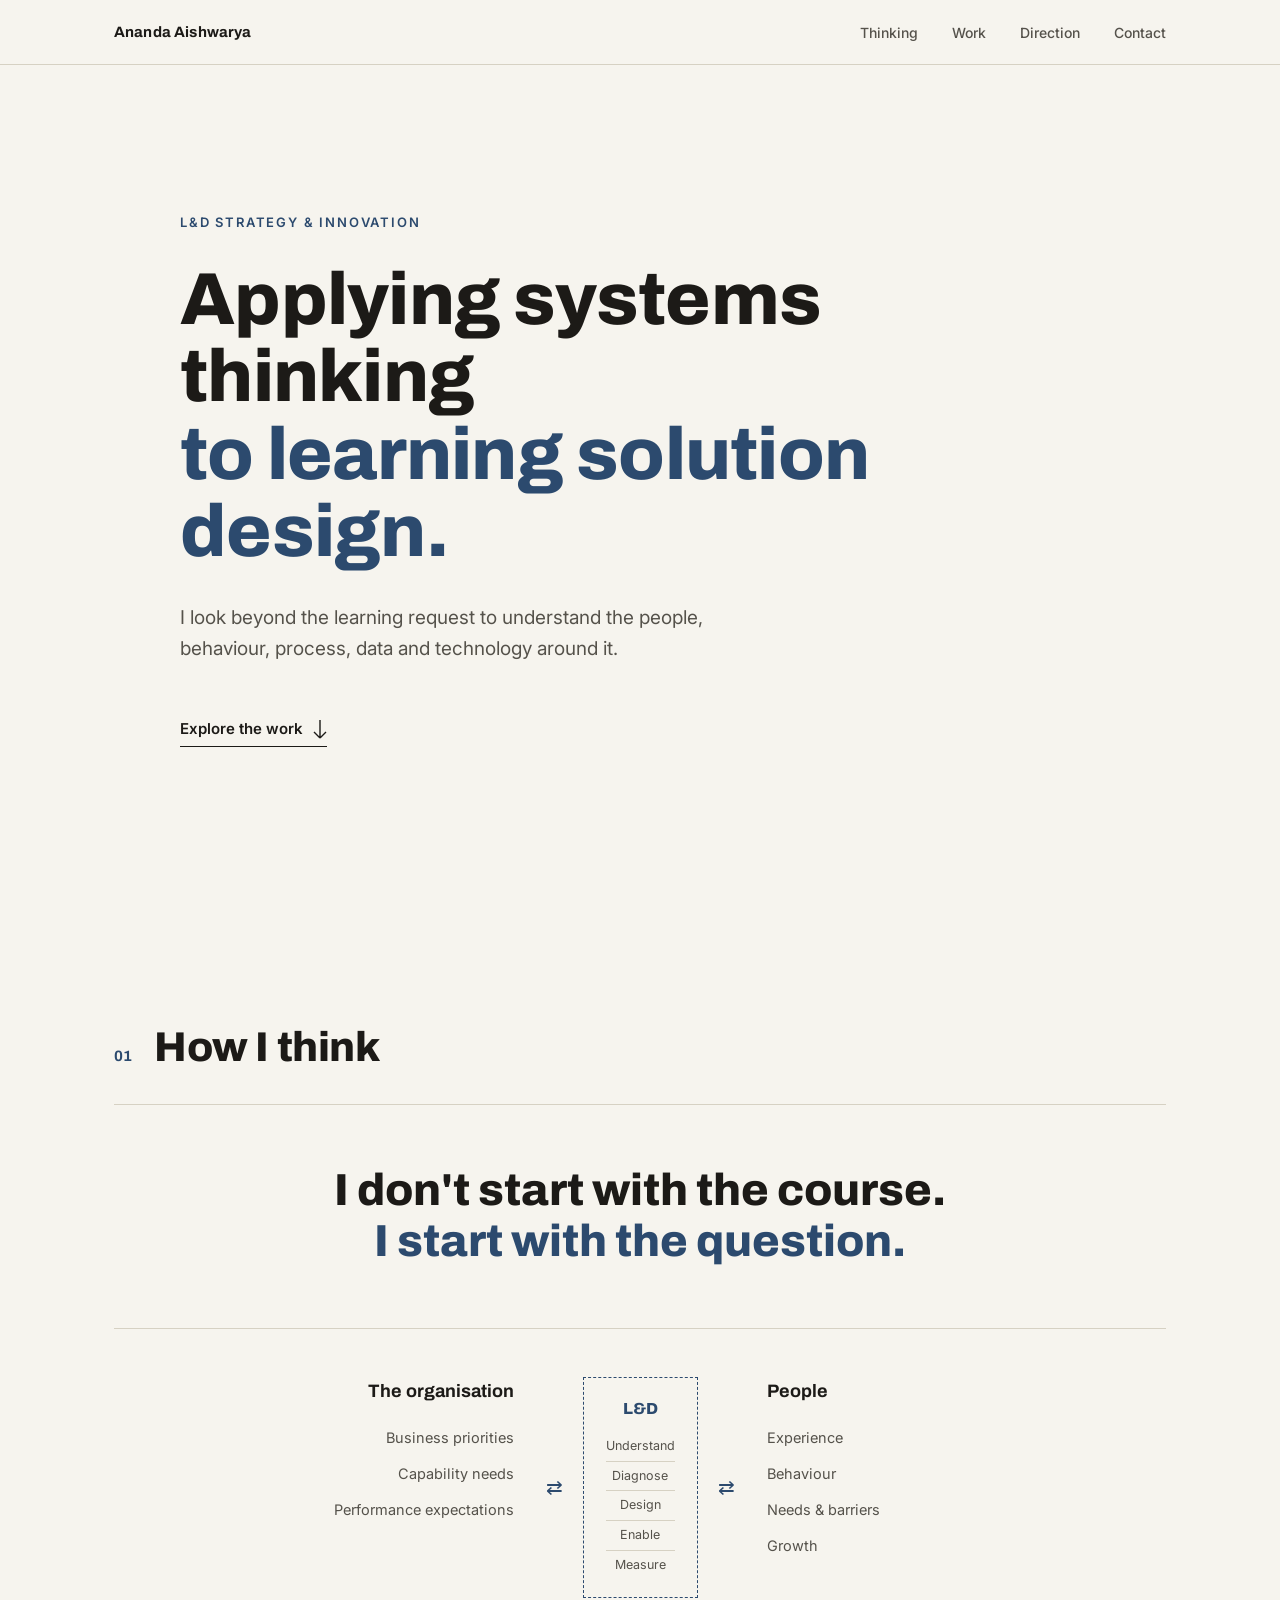
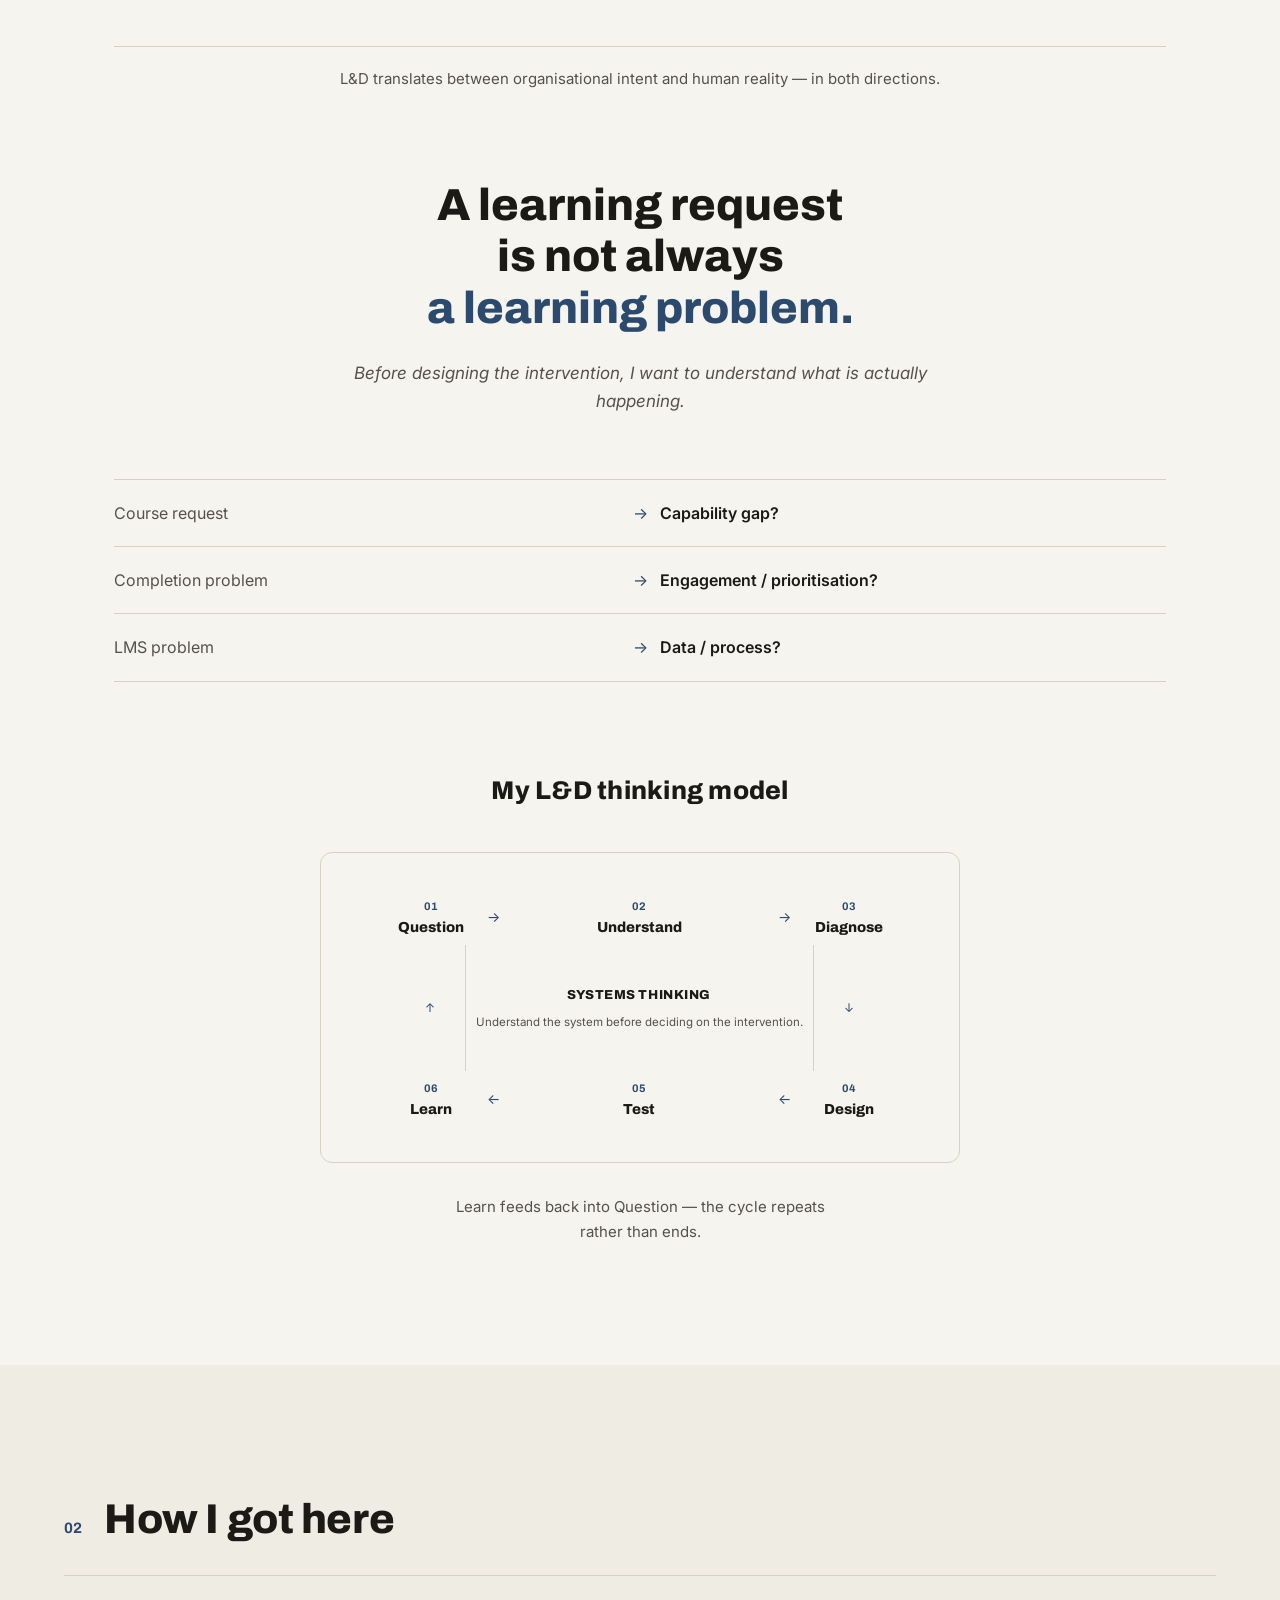
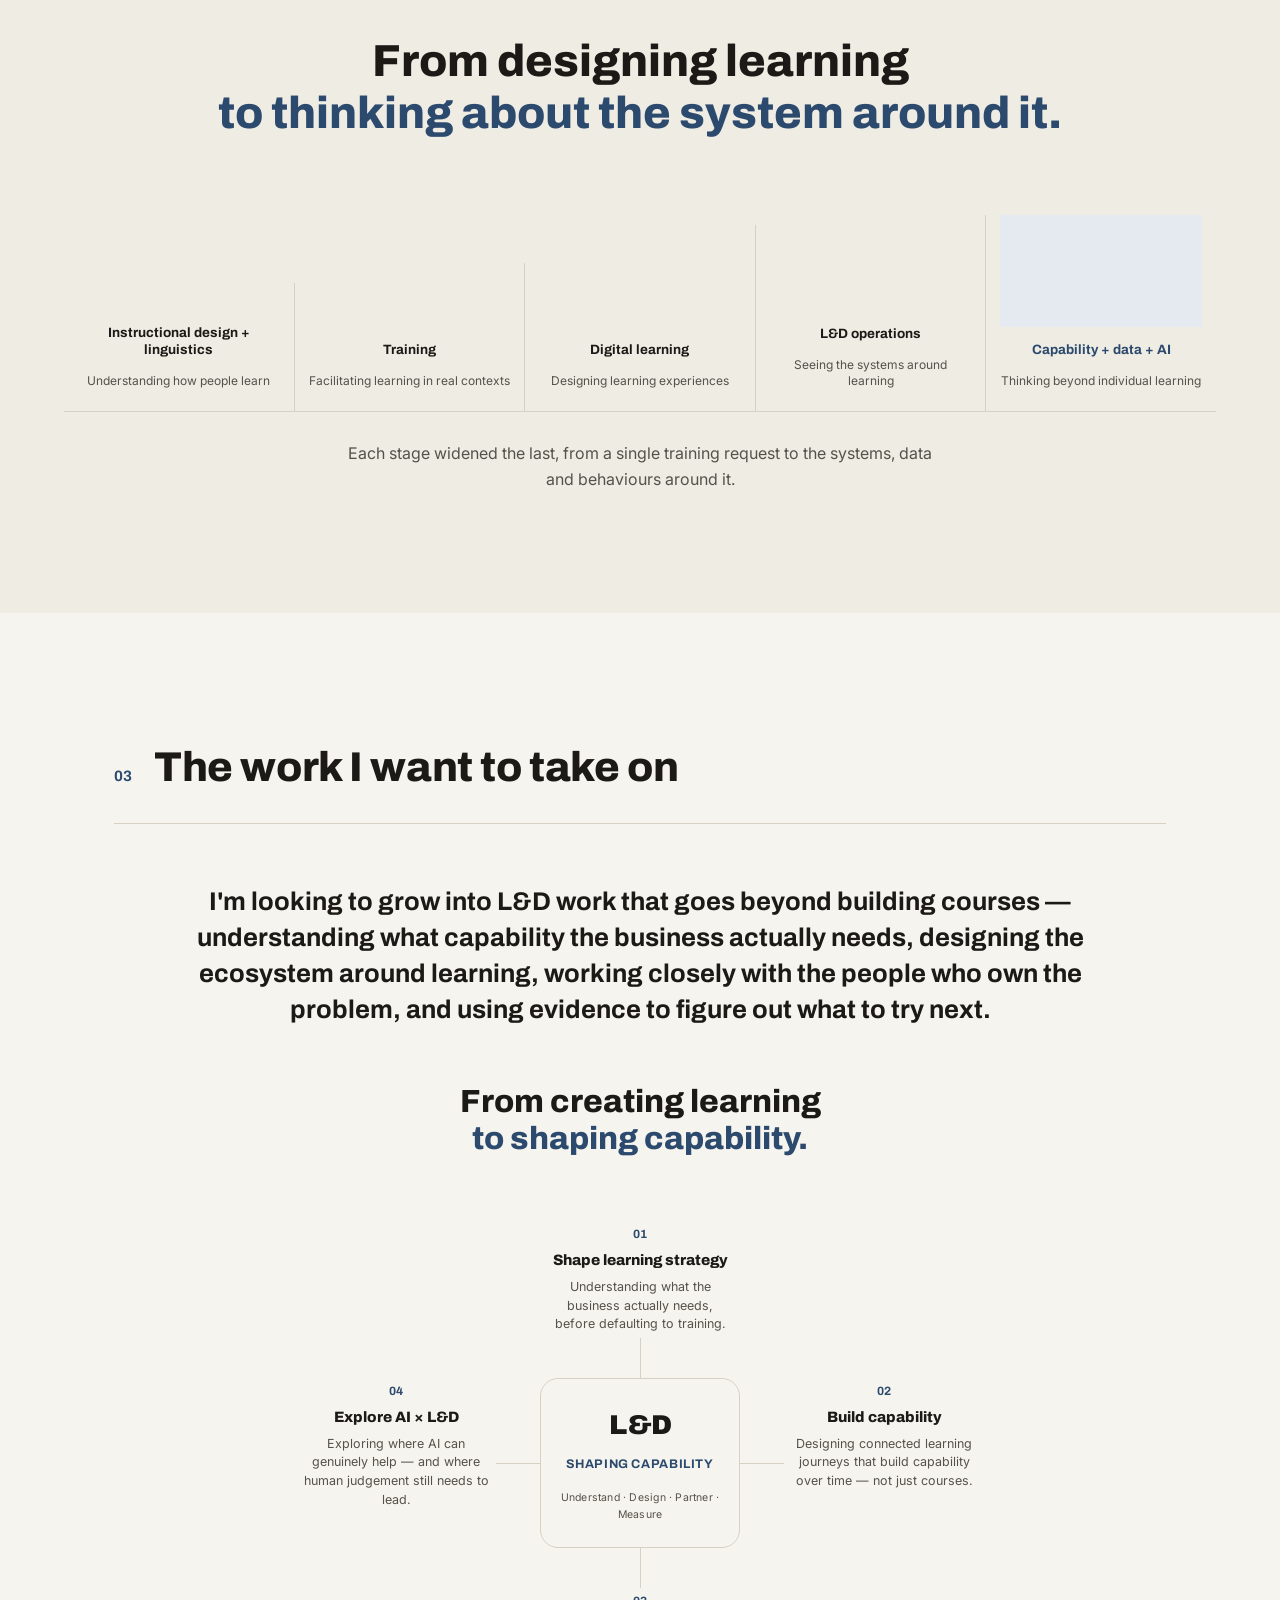
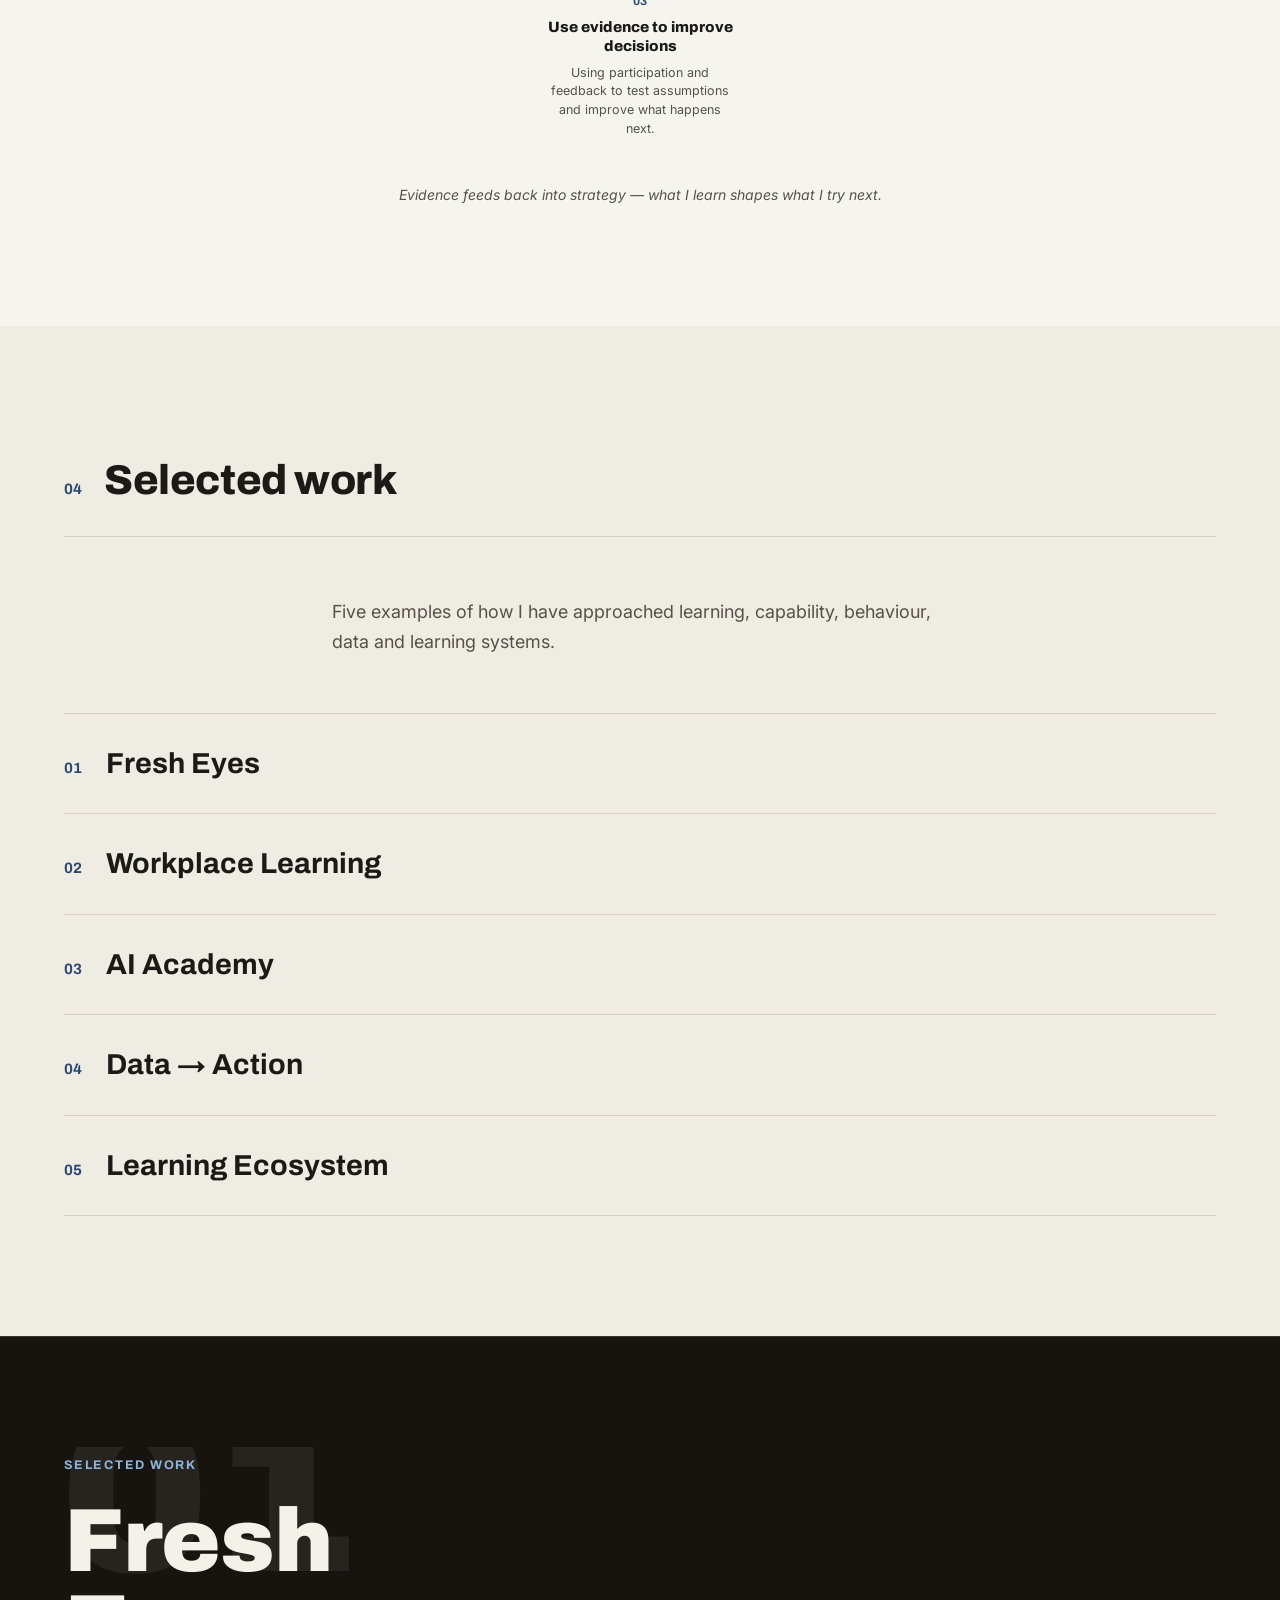
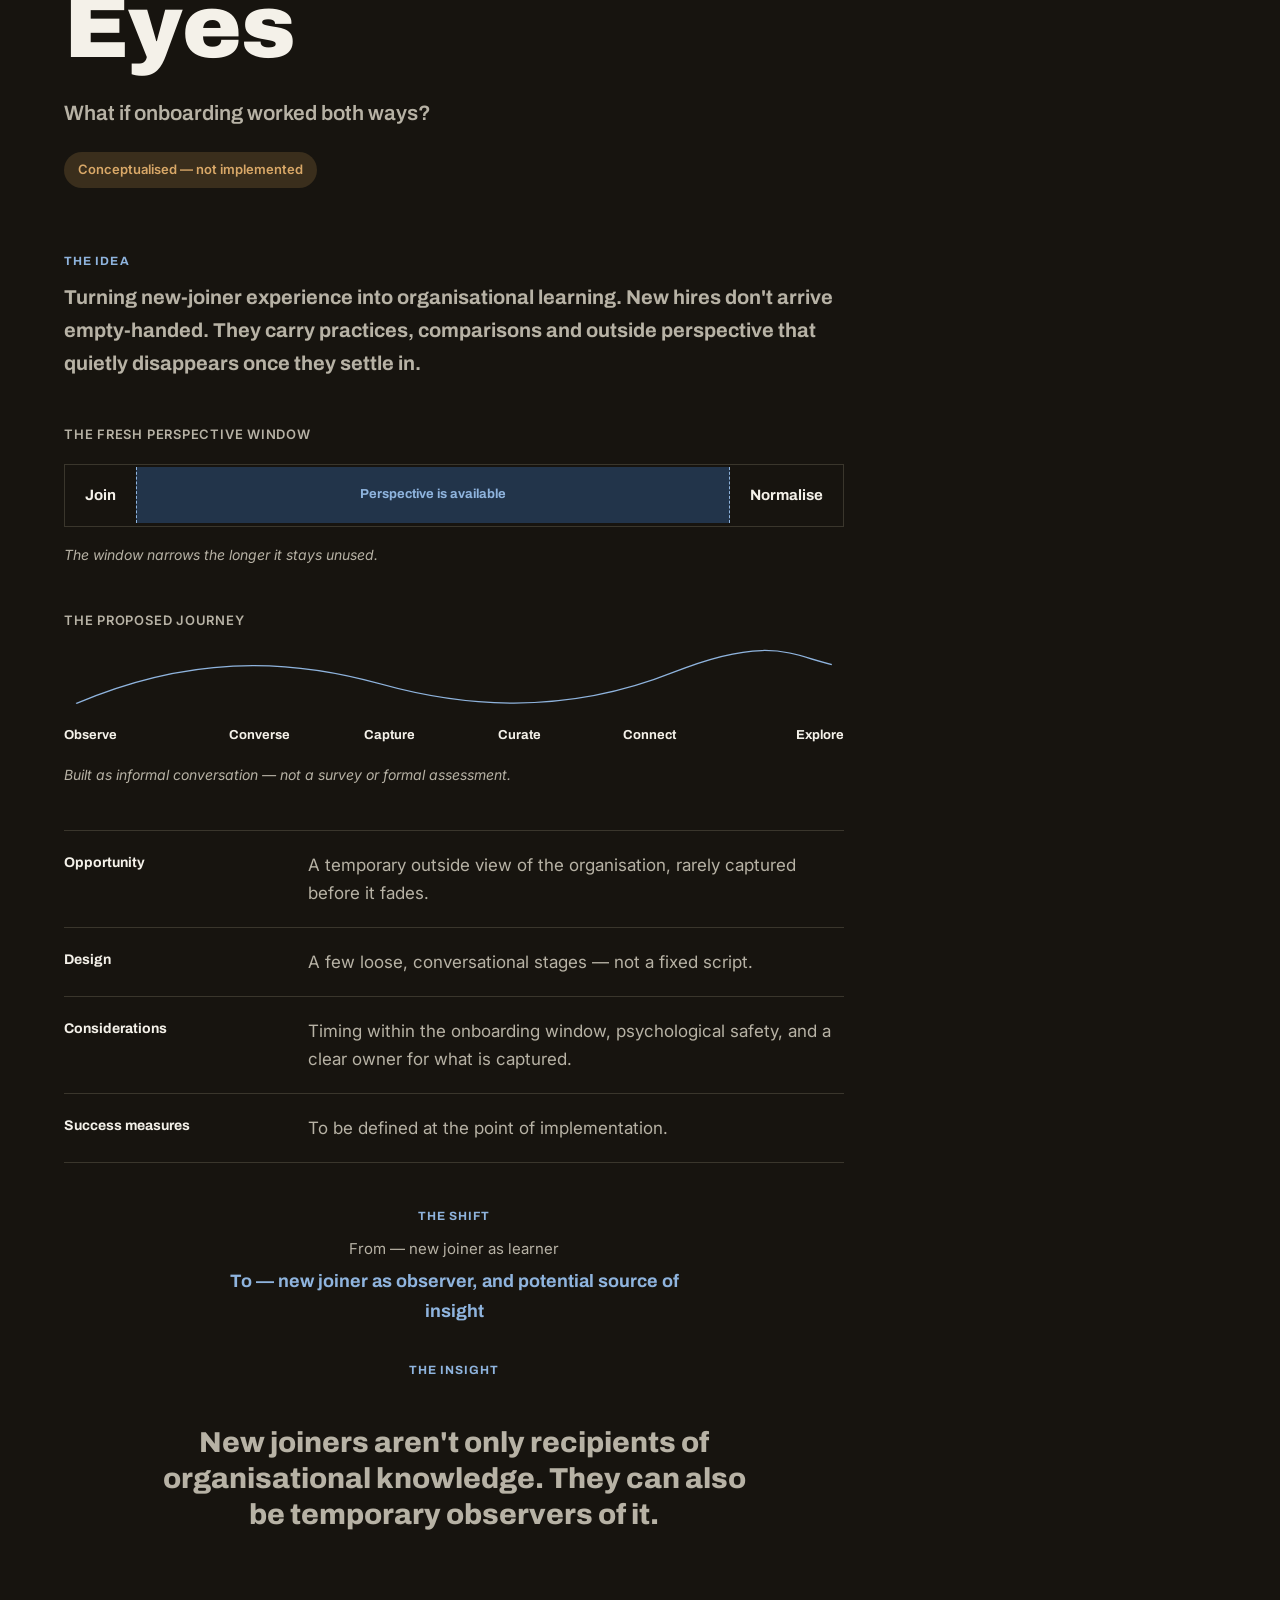
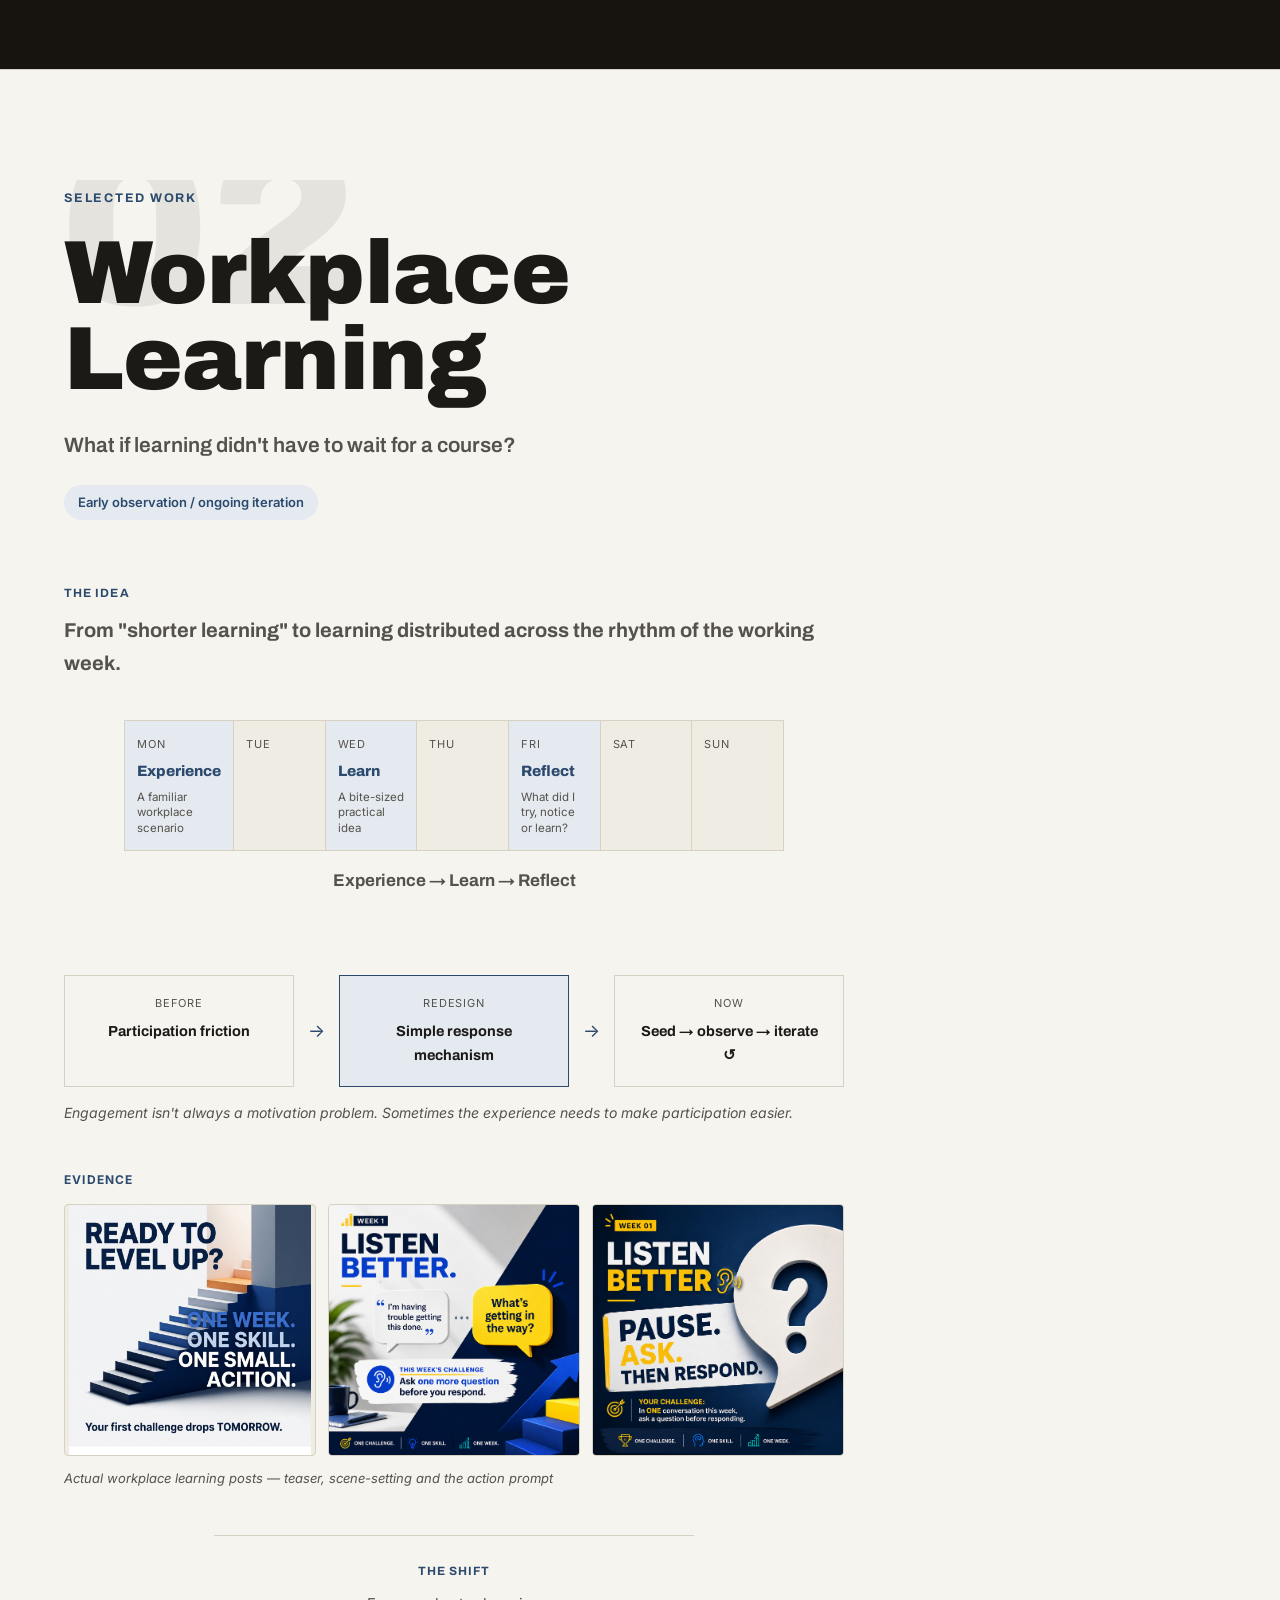
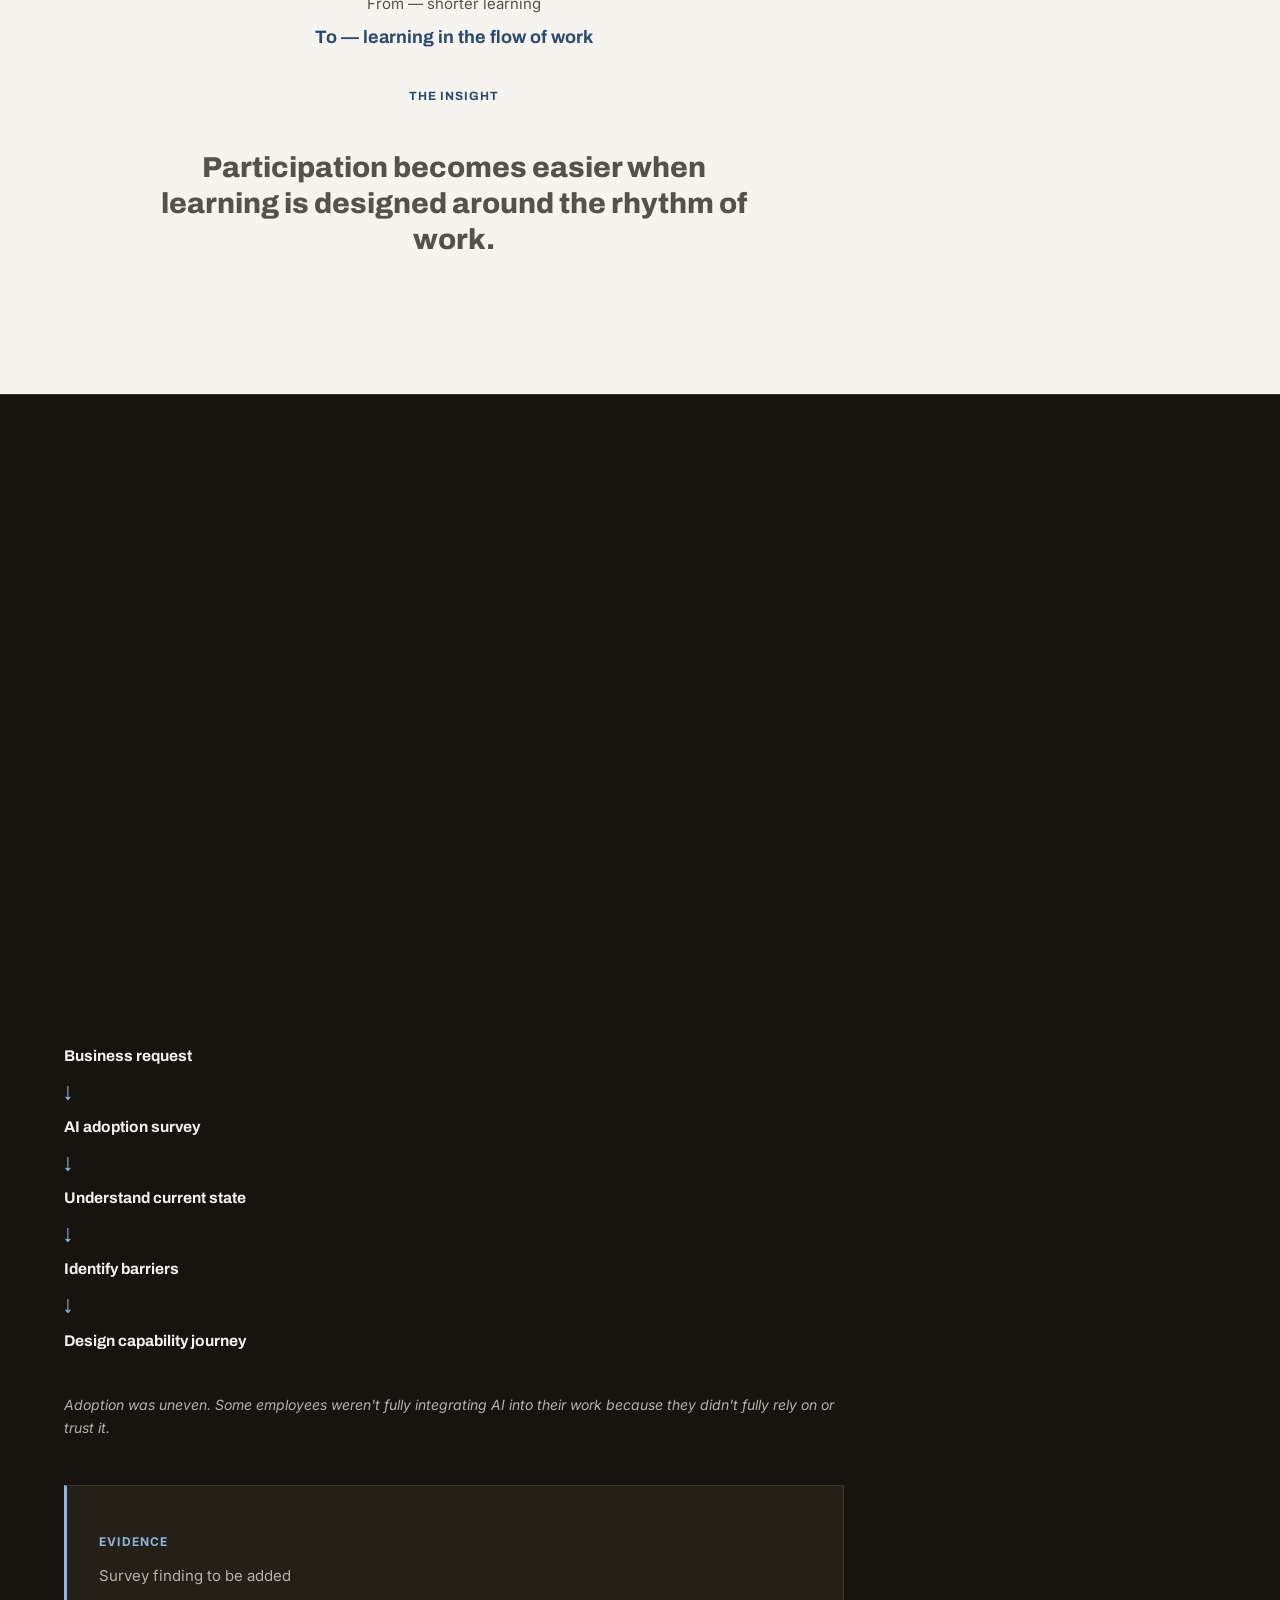
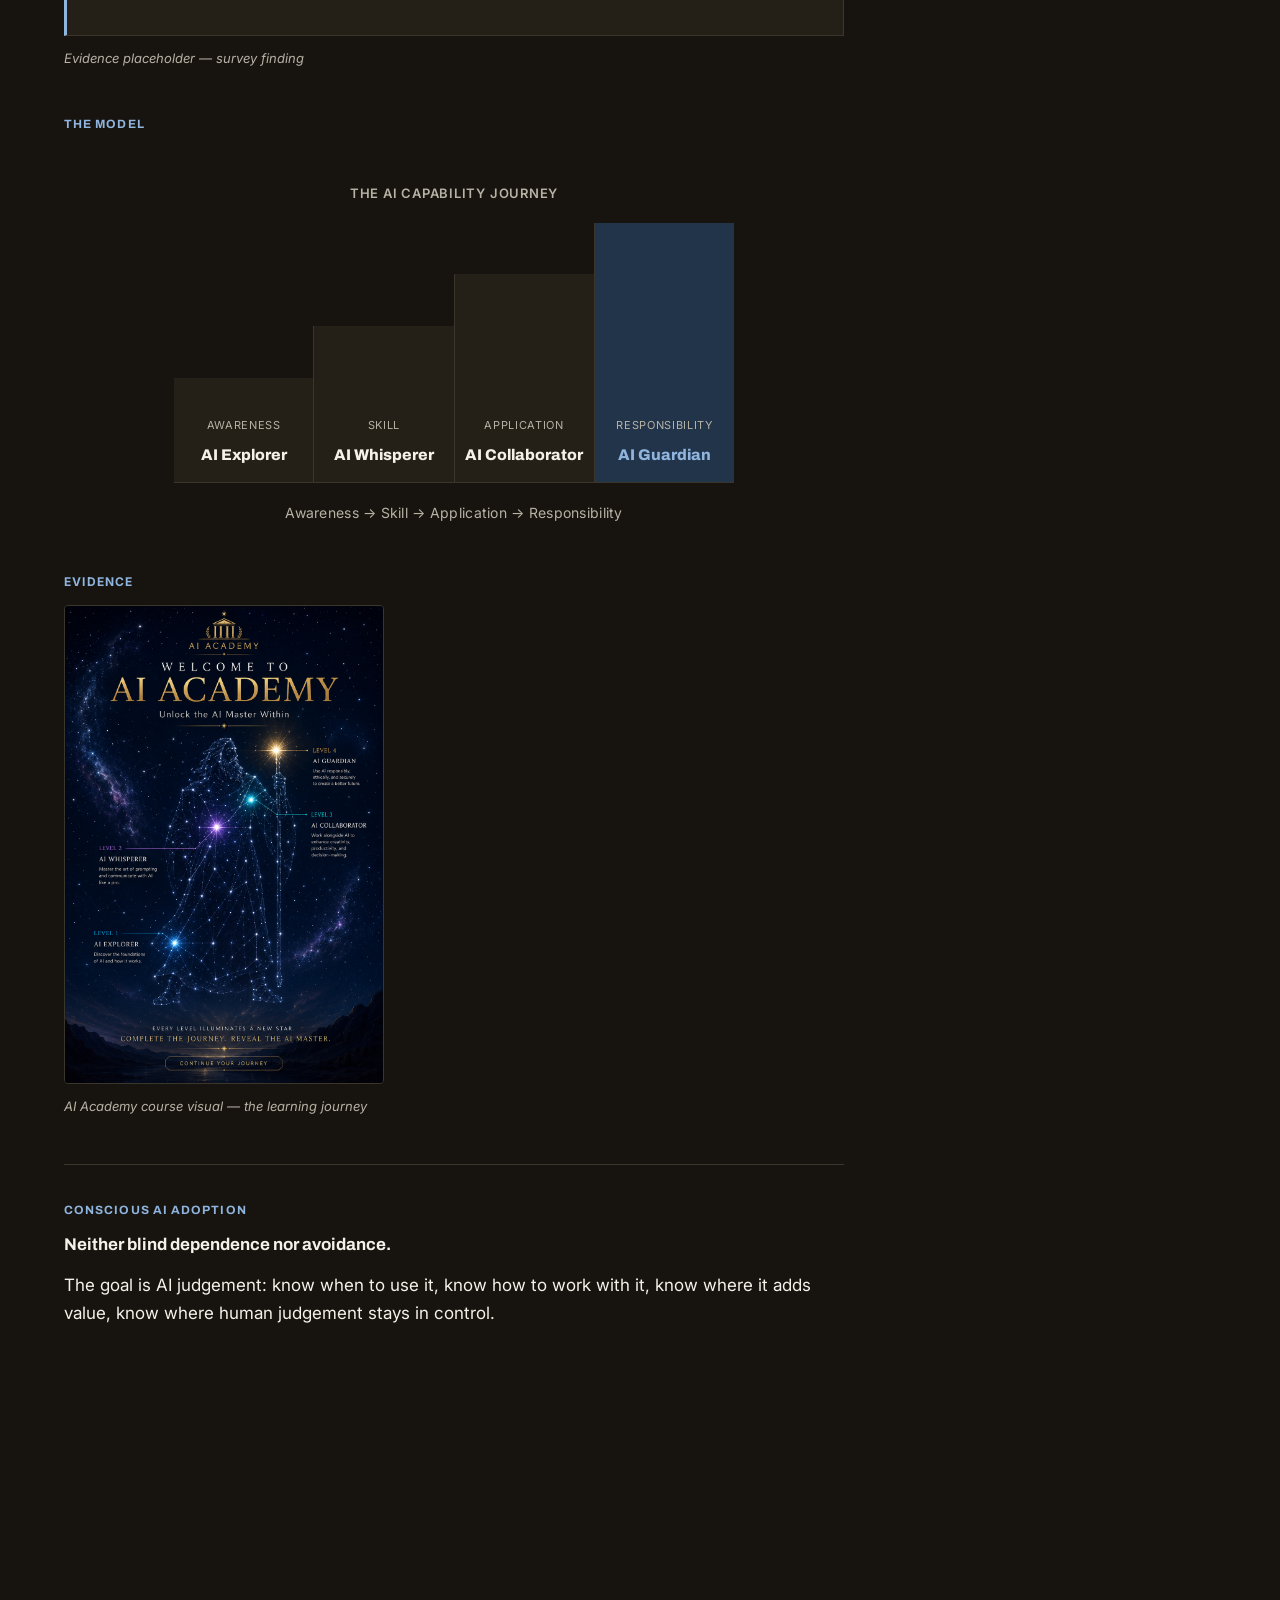
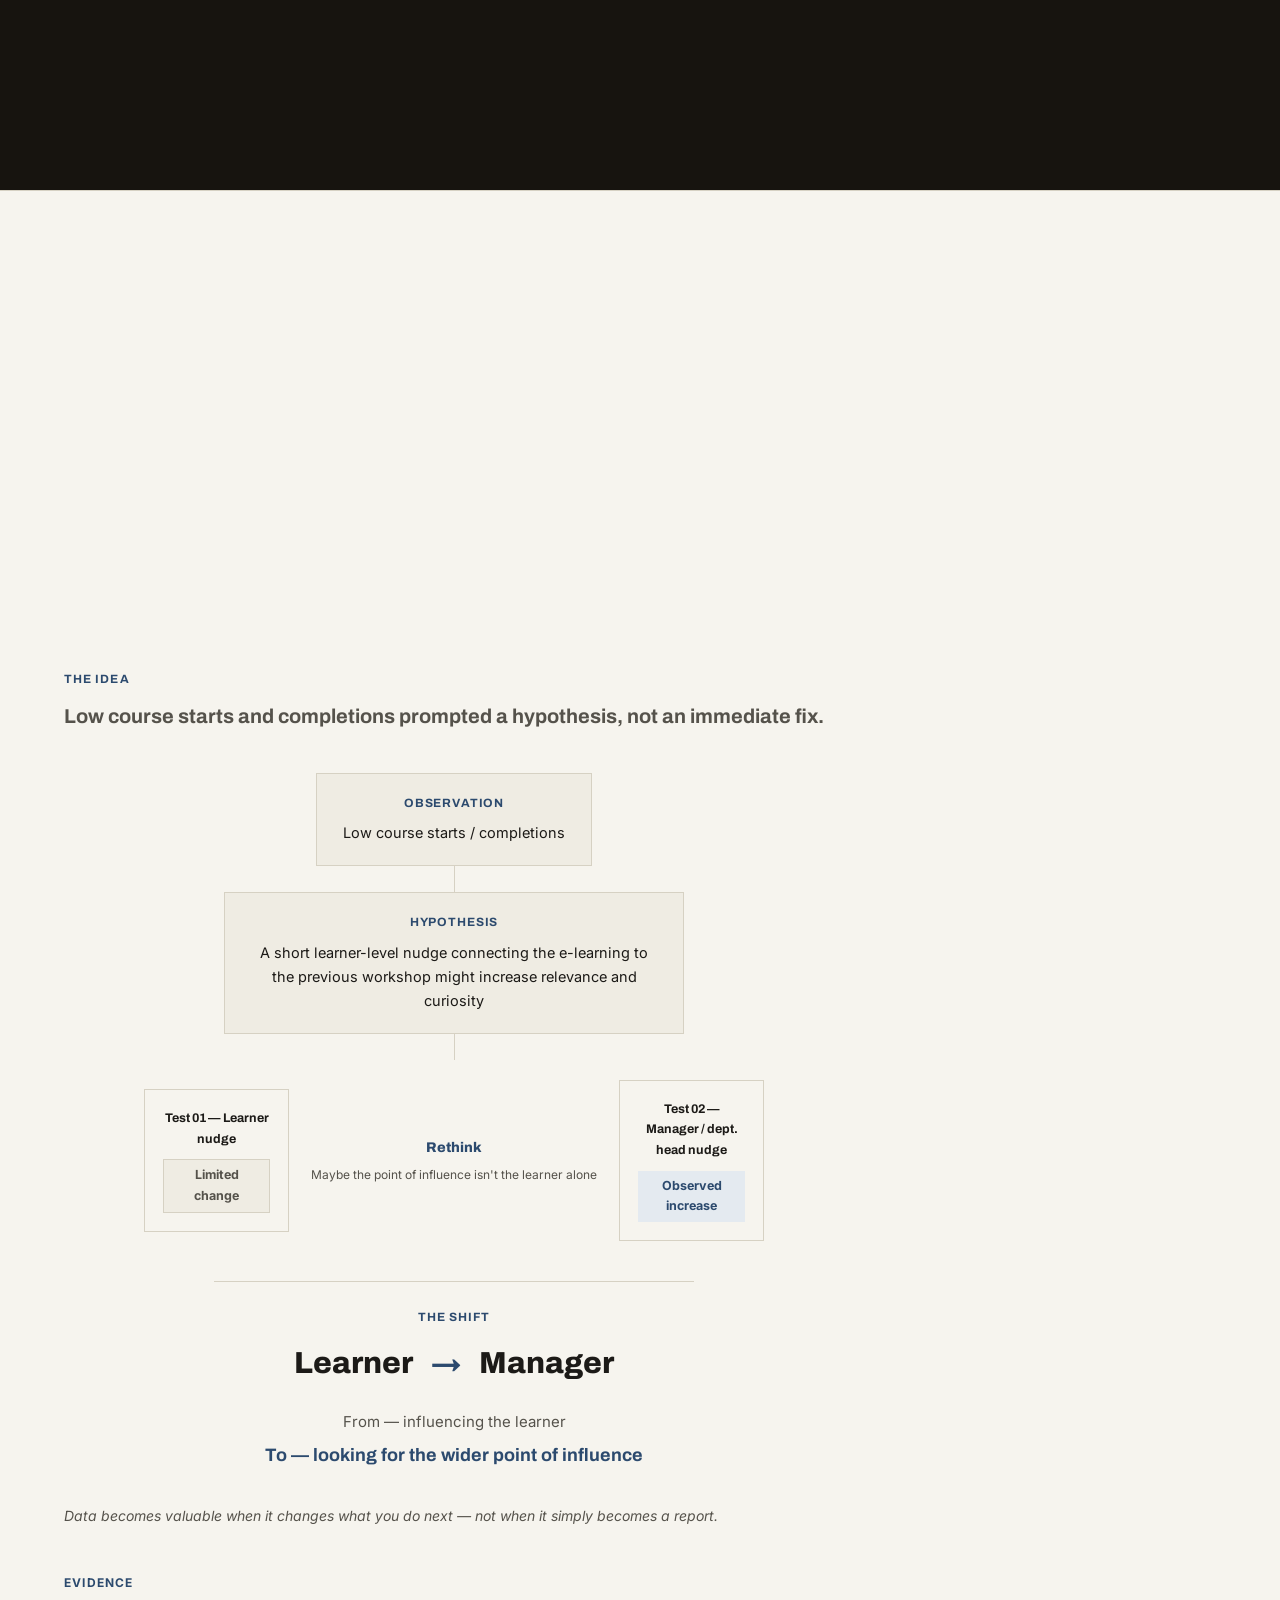
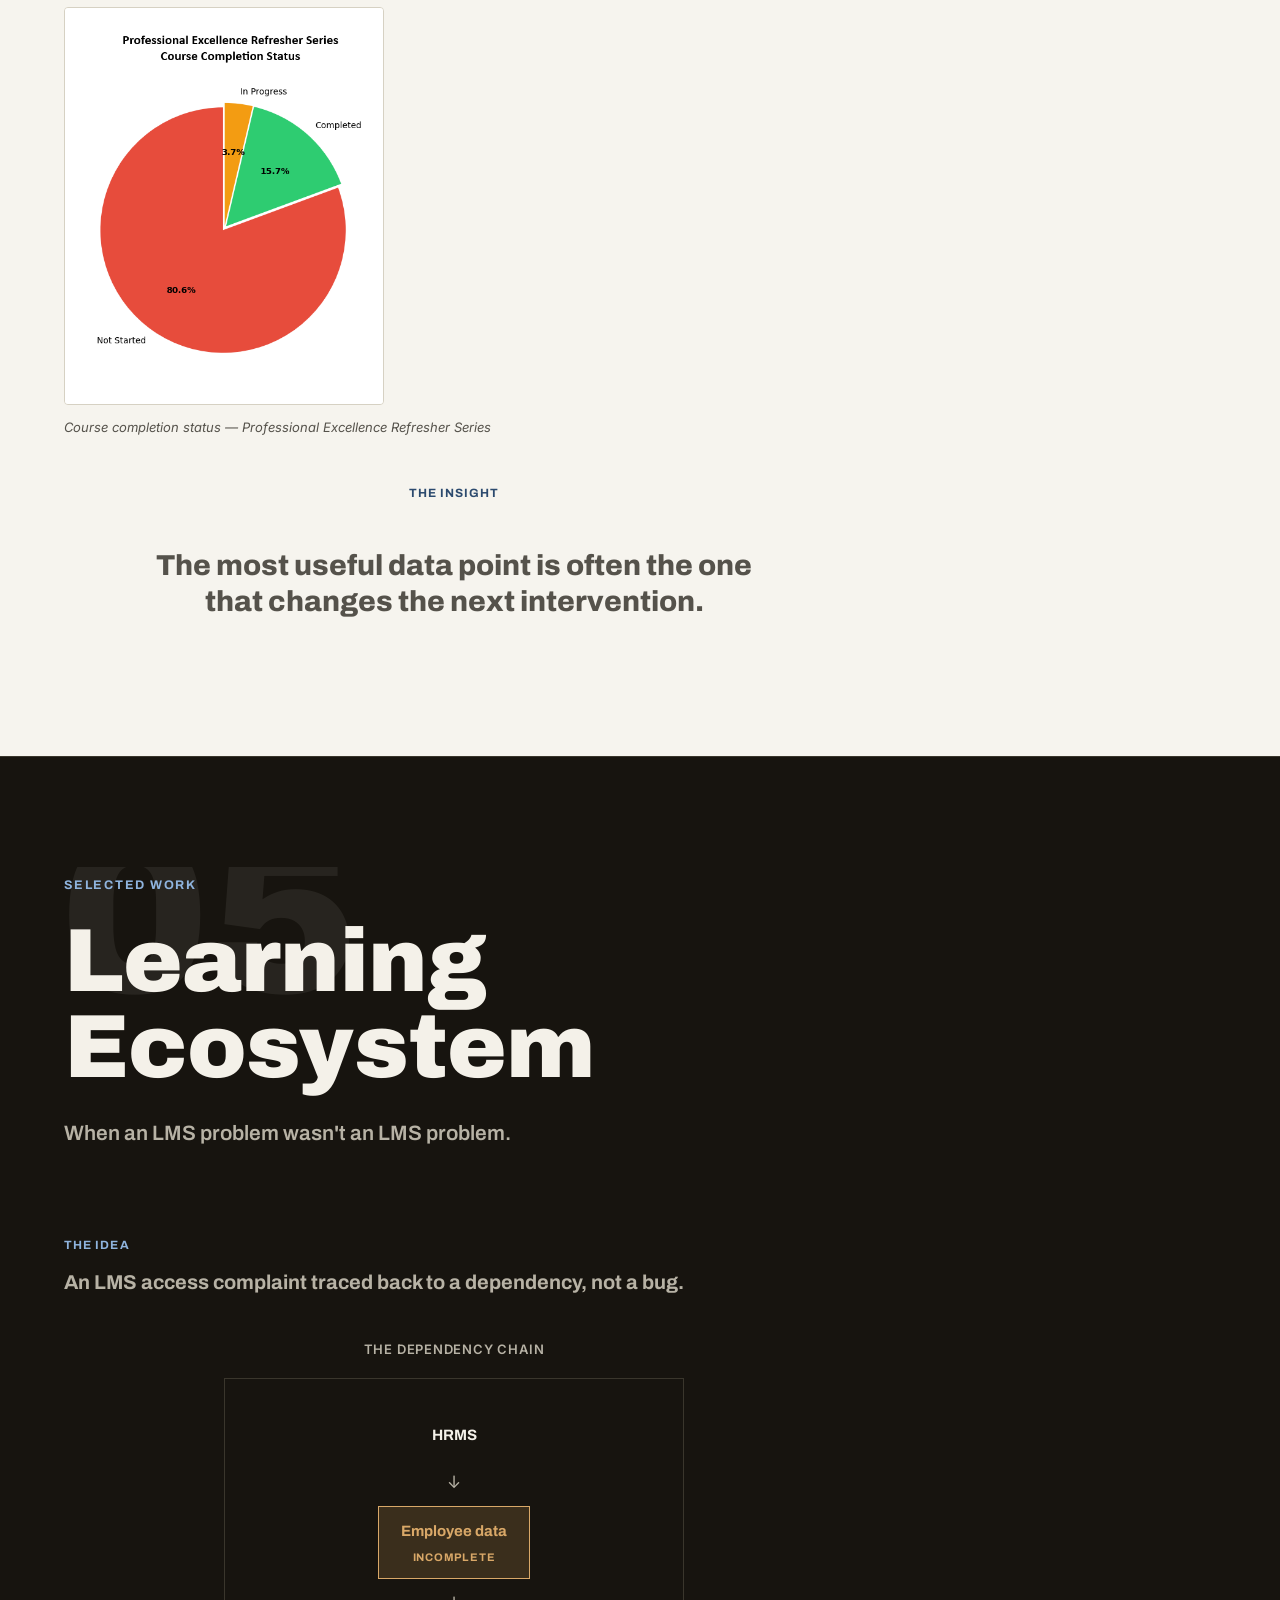
==== index (1).html @ 06ce092e "Add files via upload" ====
<!DOCTYPE html>
<html lang="en">
<head>
<meta charset="UTF-8">
<meta name="viewport" content="width=device-width, initial-scale=1.0">
<title>Ananda Aishwarya — L&amp;D Strategy &amp; Innovation Portfolio</title>
<meta name="description" content="Ananda Aishwarya — applying systems thinking to learning solution design. An L&D strategy and innovation portfolio.">
<link rel="preconnect" href="https://fonts.googleapis.com">
<link rel="preconnect" href="https://fonts.gstatic.com" crossorigin>
<link href="https://fonts.googleapis.com/css2?family=Archivo:wght@500;600;700;800;900&family=Inter:wght@400;500;600&display=swap" rel="stylesheet">
<link rel="stylesheet" href="style.css">
</head>
<body>

<a class="skip-link" href="#main">Skip to content</a>

<header class="site-header" id="site-header">
  <nav class="nav" aria-label="Primary">
    <a href="#top" class="nav-name">Ananda&nbsp;Aishwarya</a>
    <button class="nav-toggle" id="navToggle" aria-expanded="false" aria-controls="navList">
      <span></span><span></span><span></span>
      <span class="sr-only">Menu</span>
    </button>
    <ul class="nav-list" id="navList">
      <li><a href="#thinking">Thinking</a></li>
      <li><a href="#work">Work</a></li>
      <li><a href="#direction">Direction</a></li>
      <li><a href="#contact">Contact</a></li>
    </ul>
  </nav>
</header>

<main id="main">

  <!-- HERO -->
  <section class="hero" id="top">
    <div class="hero-inner">
      <p class="hero-kicker">L&amp;D Strategy &amp; Innovation</p>
      <h1 class="hero-title">
        <span class="line">Applying systems thinking</span>
        <span class="line line-accent">to learning solution design.</span>
      </h1>
      <p class="hero-copy">I look beyond the learning request to understand the people, behaviour, process, data and technology around it.</p>
      <a href="#thinking" class="hero-link">
        <span>Explore the work</span>
        <svg width="14" height="20" viewBox="0 0 14 20" fill="none" aria-hidden="true"><path d="M7 1V19M7 19L1 13M7 19L13 13" stroke="currentColor" stroke-width="1.4"/></svg>
      </a>
    </div>
  </section>

  <!-- 01 HOW I THINK -->
  <section class="section" id="thinking">
    <div class="section-head reveal">
      <span class="section-num">01</span>
      <h2 class="section-title">How I think</h2>
    </div>

    <div class="thinking-statement reveal">
      <p class="statement-line">I don't start with the course.</p>
      <p class="statement-line statement-accent">I start with the question.</p>
    </div>

    <div class="bridge-model reveal" role="img" aria-label="A two-way bridge: the organisation, with business priorities, capability needs and performance expectations, connects through L&D — which understands, diagnoses, designs, enables and measures — to people, with their experience, behaviour, needs, barriers and growth. The connection runs both ways.">
      <div class="bridge-side">
        <h3>The organisation</h3>
        <ul>
          <li>Business priorities</li>
          <li>Capability needs</li>
          <li>Performance expectations</li>
        </ul>
      </div>
      <div class="bridge-deck">
        <span class="bridge-arrow" aria-hidden="true">⇄</span>
        <div class="bridge-core">
          <span class="bridge-core-label">L&amp;D</span>
          <ul class="bridge-verbs">
            <li>Understand</li>
            <li>Diagnose</li>
            <li>Design</li>
            <li>Enable</li>
            <li>Measure</li>
          </ul>
        </div>
        <span class="bridge-arrow" aria-hidden="true">⇄</span>
      </div>
      <div class="bridge-side">
        <h3>People</h3>
        <ul>
          <li>Experience</li>
          <li>Behaviour</li>
          <li>Needs &amp; barriers</li>
          <li>Growth</li>
        </ul>
      </div>
    </div>
    <p class="bridge-caption reveal">L&amp;D translates between organisational intent and human reality — in both directions.</p>

    <div class="request-statement reveal">
      <p class="statement-line">A learning request</p>
      <p class="statement-line">is not always</p>
      <p class="statement-line statement-accent">a learning problem.</p>
      <p class="request-support">Before designing the intervention, I want to understand what is actually happening.</p>
    </div>

    <div class="request-block reveal">
      <div class="request-grid">
        <div class="request-pair">
          <span class="request-from">Course request</span>
          <span class="request-arrow" aria-hidden="true">→</span>
          <span class="request-to">Capability gap?</span>
        </div>
        <div class="request-pair">
          <span class="request-from">Completion problem</span>
          <span class="request-arrow" aria-hidden="true">→</span>
          <span class="request-to">Engagement / prioritisation?</span>
        </div>
        <div class="request-pair">
          <span class="request-from">LMS problem</span>
          <span class="request-arrow" aria-hidden="true">→</span>
          <span class="request-to">Data / process?</span>
        </div>
      </div>
    </div>

    <h3 class="ld-model-heading reveal">My L&amp;D thinking model</h3>

    <div class="ld-cycle reveal" role="img" aria-label="A six-stage iterative loop: 01 Question, 02 Understand, 03 Diagnose, then down to 04 Design, 05 Test, 06 Learn, which climbs back up into Question — with systems thinking as the anchor in the middle: understand the system before deciding on the intervention.">
      <div class="ld-loop">
        <div class="ld-node ld-node-q"><span class="ld-node-num">01</span><span class="ld-node-label">Question</span></div>
        <span class="ld-hconn" aria-hidden="true">→</span>
        <div class="ld-node ld-node-u"><span class="ld-node-num">02</span><span class="ld-node-label">Understand</span></div>
        <span class="ld-hconn" aria-hidden="true">→</span>
        <div class="ld-node ld-node-d"><span class="ld-node-num">03</span><span class="ld-node-label">Diagnose</span></div>

        <div class="ld-rail ld-rail-left" aria-hidden="true"><span class="ld-rail-arrow">↑</span></div>
        <div class="ld-anchor">
          <span class="ld-anchor-title">Systems thinking</span>
          <span class="ld-anchor-sub">Understand the system before deciding on the intervention.</span>
        </div>
        <div class="ld-rail ld-rail-right" aria-hidden="true"><span class="ld-rail-arrow">↓</span></div>

        <div class="ld-node ld-node-l"><span class="ld-node-num">06</span><span class="ld-node-label">Learn</span></div>
        <span class="ld-hconn ld-hconn-back" aria-hidden="true">←</span>
        <div class="ld-node ld-node-t"><span class="ld-node-num">05</span><span class="ld-node-label">Test</span></div>
        <span class="ld-hconn ld-hconn-back" aria-hidden="true">←</span>
        <div class="ld-node ld-node-de"><span class="ld-node-num">04</span><span class="ld-node-label">Design</span></div>
      </div>
    </div>
    <p class="ld-cycle-caption reveal">Learn feeds back into Question — the cycle repeats rather than ends.</p>
  </section>

  <!-- 02 EVOLUTION -->
  <section class="section section-alt" id="evolution">
    <div class="section-head reveal">
      <span class="section-num">02</span>
      <h2 class="section-title">How I got here</h2>
    </div>

    <div class="evolution-statement reveal">
      <p class="statement-line">From designing learning</p>
      <p class="statement-line statement-accent">to thinking about the system around it.</p>
    </div>

    <div class="evo-path reveal" role="img" aria-label="Professional evolution from Instructional Design and Linguistics — understanding how people learn — through Training — facilitating learning in real contexts — through Digital Learning — designing learning experiences — through L&D Operations — seeing the systems around learning — to Capability, Data and AI — thinking beyond individual learning. Each stage widens the scope of the one before it.">
      <div class="evo-stage">
        <span class="evo-bar evo-bar-1"></span>
        <span class="evo-name">Instructional design + linguistics</span>
        <span class="evo-tagline">Understanding how people learn</span>
      </div>
      <div class="evo-stage">
        <span class="evo-bar evo-bar-2"></span>
        <span class="evo-name">Training</span>
        <span class="evo-tagline">Facilitating learning in real contexts</span>
      </div>
      <div class="evo-stage">
        <span class="evo-bar evo-bar-3"></span>
        <span class="evo-name">Digital learning</span>
        <span class="evo-tagline">Designing learning experiences</span>
      </div>
      <div class="evo-stage">
        <span class="evo-bar evo-bar-4"></span>
        <span class="evo-name">L&amp;D operations</span>
        <span class="evo-tagline">Seeing the systems around learning</span>
      </div>
      <div class="evo-stage evo-stage-current">
        <span class="evo-bar evo-bar-5"></span>
        <span class="evo-name">Capability + data + AI</span>
        <span class="evo-tagline">Thinking beyond individual learning</span>
      </div>
    </div>

    <p class="evolution-narrative reveal">Each stage widened the last, from a single training request to the systems, data and behaviours around it.</p>
  </section>

  <!-- 03 THE WORK I WANT TO TAKE ON -->
  <section class="section" id="direction">
    <div class="section-head reveal">
      <span class="section-num">03</span>
      <h2 class="section-title">The work I want to take on</h2>
    </div>

    <p class="direction-lead reveal">I'm looking to grow into L&amp;D work that goes beyond building courses — understanding what capability the business actually needs, designing the ecosystem around learning, working closely with the people who own the problem, and using evidence to figure out what to try next.</p>

    <div class="ldp-transition reveal">
      <p class="statement-line">From creating learning</p>
      <p class="statement-line statement-accent">to shaping capability.</p>
    </div>

    <div class="ldp-system reveal" role="img" aria-label="A connected practice system. At the centre: L and D, shaping capability, working through understand, design, partner, measure. Around it: 01 shape learning strategy, 02 build capability, 03 use evidence to improve decisions, and 04 explore AI times L and D — each one connected to the centre.">
      <div class="ldp-grid">
        <div class="ldp-hub">
          <span class="ldp-hub-label">L&amp;D</span>
          <span class="ldp-hub-sub">Shaping capability</span>
          <span class="ldp-hub-chain">Understand · Design · Partner · Measure</span>
        </div>

        <span class="ldp-conn ldp-conn-top" aria-hidden="true"></span>
        <span class="ldp-conn ldp-conn-right" aria-hidden="true"></span>
        <span class="ldp-conn ldp-conn-bottom" aria-hidden="true"></span>
        <span class="ldp-conn ldp-conn-left" aria-hidden="true"></span>

        <div class="ldp-node ldp-node-top">
          <span class="ldp-node-num">01</span>
          <h3 class="ldp-node-title">Shape learning strategy</h3>
          <p class="ldp-node-copy">Understanding what the business actually needs, before defaulting to training.</p>
        </div>

        <div class="ldp-node ldp-node-right">
          <span class="ldp-node-num">02</span>
          <h3 class="ldp-node-title">Build capability</h3>
          <p class="ldp-node-copy">Designing connected learning journeys that build capability over time — not just courses.</p>
        </div>

        <div class="ldp-node ldp-node-bottom">
          <span class="ldp-node-num">03</span>
          <h3 class="ldp-node-title">Use evidence to improve decisions</h3>
          <p class="ldp-node-copy">Using participation and feedback to test assumptions and improve what happens next.</p>
        </div>

        <div class="ldp-node ldp-node-left">
          <span class="ldp-node-num">04</span>
          <h3 class="ldp-node-title">Explore AI × L&amp;D</h3>
          <p class="ldp-node-copy">Exploring where AI can genuinely help — and where human judgement still needs to lead.</p>
        </div>
      </div>
    </div>
    <p class="ldp-caption reveal">Evidence feeds back into strategy — what I learn shapes what I try next.</p>
  </section>

  <!-- 04 SELECTED WORK -->
  <section class="section section-alt work-intro" id="work">
    <div class="section-head reveal">
      <span class="section-num">04</span>
      <h2 class="section-title">Selected work</h2>
    </div>
    <p class="work-lead reveal">Five examples of how I have approached learning, capability, behaviour, data and learning systems.</p>

    <ul class="work-index reveal" aria-label="Case study index">
      <li><a href="#case-01"><span>01</span>Fresh Eyes</a></li>
      <li><a href="#case-02"><span>02</span>Workplace Learning</a></li>
      <li><a href="#case-03"><span>03</span>AI Academy</a></li>
      <li><a href="#case-04"><span>04</span>Data → Action</a></li>
      <li><a href="#case-05"><span>05</span>Learning Ecosystem</a></li>
    </ul>
  </section>

  <!-- CASE 01 — FRESH EYES -->
  <article class="case case-01 dark-panel" id="case-01">
    <div class="chapter-open reveal">
      <span class="chapter-num" aria-hidden="true">01</span>
      <div class="chapter-content">
        <span class="chapter-kicker">Selected work</span>
        <h3 class="chapter-title">Fresh<br>Eyes</h3>
        <p class="chapter-dek">What if onboarding worked both ways?</p>
        <span class="status-tag status-concept">Conceptualised — not implemented</span>
      </div>
    </div>

    <div class="case-body">
      <span class="eyebrow reveal">The idea</span>
      <p class="case-idea reveal">Turning new-joiner experience into organisational learning. New hires don't arrive empty-handed. They carry practices, comparisons and outside perspective that quietly disappears once they settle in.</p>

      <div class="window-diagram reveal" role="img" aria-label="The fresh perspective window sits between joining and normalising — the period during which a new joiner's outside perspective is available before it fades.">
        <p class="diagram-label">The fresh perspective window</p>
        <div class="window-track">
          <span class="window-point">Join</span>
          <span class="window-open" aria-hidden="true">
            <span class="window-open-label">Perspective is available</span>
          </span>
          <span class="window-point">Normalise</span>
        </div>
        <p class="window-caption">The window narrows the longer it stays unused.</p>
      </div>

      <div class="pathway reveal" role="img" aria-label="The proposed journey flows from observe, to converse, to capture, to curate, to connect, to explore.">
        <p class="diagram-label">The proposed journey</p>
        <svg class="pathway-svg" viewBox="0 0 640 90" preserveAspectRatio="none" aria-hidden="true" focusable="false">
          <path class="pathway-line" d="M10,70 C 100,10 180,10 260,45 S 420,80 500,30 S 600,10 630,20" pathLength="100"></path>
        </svg>
        <div class="pathway-points">
          <span>Observe</span><span>Converse</span><span>Capture</span><span>Curate</span><span>Connect</span><span>Explore</span>
        </div>
        <p class="window-caption">Built as informal conversation — not a survey or formal assessment.</p>
      </div>

      <dl class="case-details reveal">
        <div><dt>Opportunity</dt><dd>A temporary outside view of the organisation, rarely captured before it fades.</dd></div>
        <div><dt>Design</dt><dd>A few loose, conversational stages — not a fixed script.</dd></div>
        <div><dt>Considerations</dt><dd>Timing within the onboarding window, psychological safety, and a clear owner for what is captured.</dd></div>
        <div><dt>Success measures</dt><dd>To be defined at the point of implementation.</dd></div>
      </dl>

      <div class="shift shift-loose reveal">
        <span class="eyebrow">The shift</span>
        <p class="shift-from">From — new joiner as learner</p>
        <p class="shift-to">To — new joiner as observer, and potential source of insight</p>
      </div>

      <span class="eyebrow eyebrow-center reveal">The insight</span>
      <p class="case-insight reveal">New joiners aren't only recipients of organisational knowledge. They can also be temporary observers of it.</p>
    </div>
  </article>

  <!-- CASE 02 — WORKPLACE LEARNING -->
  <article class="case case-02" id="case-02">
    <div class="chapter-open reveal">
      <span class="chapter-num" aria-hidden="true">02</span>
      <div class="chapter-content">
        <span class="chapter-kicker">Selected work</span>
        <h3 class="chapter-title">Workplace<br>Learning</h3>
        <p class="chapter-dek">What if learning didn't have to wait for a course?</p>
        <span class="status-tag status-ongoing">Early observation / ongoing iteration</span>
      </div>
    </div>

    <div class="case-body">
      <span class="eyebrow reveal">The idea</span>
      <p class="case-idea reveal">From "shorter learning" to learning distributed across the rhythm of the working week.</p>

      <div class="calendar reveal" role="img" aria-label="A weekly rhythm: Monday brings a familiar workplace scenario for experience, Wednesday introduces a bite-sized practical idea to learn, and Friday prompts reflection. Tuesday, Thursday and the weekend stay quiet.">
        <div class="cal-day cal-active">
          <span class="cal-day-name">Mon</span>
          <span class="cal-day-action">Experience</span>
          <span class="cal-day-note">A familiar workplace scenario</span>
        </div>
        <div class="cal-day cal-quiet"><span class="cal-day-name">Tue</span></div>
        <div class="cal-day cal-active">
          <span class="cal-day-name">Wed</span>
          <span class="cal-day-action">Learn</span>
          <span class="cal-day-note">A bite-sized practical idea</span>
        </div>
        <div class="cal-day cal-quiet"><span class="cal-day-name">Thu</span></div>
        <div class="cal-day cal-active">
          <span class="cal-day-name">Fri</span>
          <span class="cal-day-action">Reflect</span>
          <span class="cal-day-note">What did I try, notice or learn?</span>
        </div>
        <div class="cal-day cal-quiet"><span class="cal-day-name">Sat</span></div>
        <div class="cal-day cal-quiet"><span class="cal-day-name">Sun</span></div>
      </div>
      <p class="calendar-model reveal">Experience → Learn → Reflect</p>

      <span class="eyebrow reveal">The experiment</span>
      <div class="experiment-strip reveal" role="img" aria-label="Participation friction led to a redesign toward a simple response mechanism, which seeded participation — now being observed and iterated on.">
        <div class="strip-panel">
          <span class="strip-label">Before</span>
          <p>Participation friction</p>
        </div>
        <span class="strip-arrow" aria-hidden="true">→</span>
        <div class="strip-panel strip-panel-accent">
          <span class="strip-label">Redesign</span>
          <p>Simple response mechanism</p>
        </div>
        <span class="strip-arrow" aria-hidden="true">→</span>
        <div class="strip-panel">
          <span class="strip-label">Now</span>
          <p>Seed → observe → iterate <span aria-hidden="true">↺</span></p>
        </div>
      </div>
      <p class="case-caption reveal">Engagement isn't always a motivation problem. Sometimes the experience needs to make participation easier.</p>

      <figure class="evidence-block evidence-hero reveal">
        <span class="evidence-eyebrow">Evidence</span>
        <div class="evidence-gallery">
          <button type="button" class="evidence-thumb" data-full="images/CASE02 Img 1 Teaser.png" data-caption="Workplace learning — teaser post, Week 1: Listen better.">
            <img src="images/CASE02 Img 1 Teaser.png" width="3375" height="3494" alt="Workplace learning teaser post: Listen Better, Week 1 challenge — ask one more question before you respond.">
          </button>
          <button type="button" class="evidence-thumb" data-full="images/CASE 02 Img 2 Setting the scene.png" data-caption="Workplace learning — setting the scene, Week 1: Listen better.">
            <img src="images/CASE 02 Img 2 Setting the scene.png" width="1254" height="1254" alt="Workplace learning post: Listen Better — pause, ask, then respond challenge for one conversation this week.">
          </button>
          <button type="button" class="evidence-thumb" data-full="images/CASE 02 Img 3 Action based learning.png" data-caption="Workplace learning — action-based learning prompt.">
            <img src="images/CASE 02 Img 3 Action based learning.png" width="1254" height="1254" alt="Workplace learning post: Ready to level up — one week, one skill, one small action.">
          </button>
        </div>
        <figcaption>Actual workplace learning posts — teaser, scene-setting and the action prompt</figcaption>
      </figure>

      <div class="shift reveal">
        <span class="eyebrow">The shift</span>
        <p class="shift-from">From — shorter learning</p>
        <p class="shift-to">To — learning in the flow of work</p>
      </div>

      <span class="eyebrow eyebrow-center reveal">The insight</span>
      <p class="case-insight reveal">Participation becomes easier when learning is designed around the rhythm of work.</p>
    </div>
  </article>

  <!-- CASE 03 — AI ACADEMY -->
  <article class="case case-03 dark-panel" id="case-03">
    <div class="chapter-open reveal">
      <span class="chapter-num" aria-hidden="true">03</span>
      <div class="chapter-content">
        <span class="chapter-kicker">Selected work</span>
        <h3 class="chapter-title">AI<br>Academy</h3>
        <p class="chapter-dek">AI adoption isn't a one-course journey.</p>
      </div>
    </div>

    <div class="case-body">
      <span class="eyebrow reveal">The idea</span>
      <p class="case-idea reveal">The organisation wanted to build AI capability. Discovery explored how employees were actually approaching AI and what influenced adoption — less a problem to fix than a capability to build.</p>

      <div class="flow-diagram reveal" role="img" aria-label="Business request, then AI adoption survey, then understand current state, then identify barriers, then design capability journey.">
        <span>Business request</span><span class="flow-arrow">↓</span>
        <span>AI adoption survey</span><span class="flow-arrow">↓</span>
        <span>Understand current state</span><span class="flow-arrow">↓</span>
        <span>Identify barriers</span><span class="flow-arrow">↓</span>
        <span>Design capability journey</span>
      </div>

      <p class="case-caption reveal">Adoption was uneven. Some employees weren't fully integrating AI into their work because they didn't fully rely on or trust it.</p>

      <figure class="evidence-block reveal">
        <div class="evidence-frame">
          <span class="evidence-eyebrow">Evidence</span>
          <p>Survey finding to be added</p>
        </div>
        <figcaption>Evidence placeholder — survey finding</figcaption>
      </figure>

      <span class="eyebrow reveal">The model</span>
      <div class="staircase-wrap reveal" role="img" aria-label="The AI capability journey ascends through four stages: AI Explorer for awareness, AI Whisperer for skill, AI Collaborator for application, and AI Guardian for responsibility.">
        <p class="diagram-label">The AI capability journey</p>
        <div class="staircase">
          <div class="stair-step stair-1"><span class="stair-tag">Awareness</span><span class="stair-name">AI Explorer</span></div>
          <div class="stair-step stair-2"><span class="stair-tag">Skill</span><span class="stair-name">AI Whisperer</span></div>
          <div class="stair-step stair-3"><span class="stair-tag">Application</span><span class="stair-name">AI Collaborator</span></div>
          <div class="stair-step stair-4"><span class="stair-tag">Responsibility</span><span class="stair-name">AI Guardian</span></div>
        </div>
        <p class="stair-summary">Awareness → Skill → Application → Responsibility</p>
      </div>

      <figure class="evidence-block reveal">
        <span class="evidence-eyebrow">Evidence</span>
        <div class="evidence-gallery evidence-gallery-single">
          <button type="button" class="evidence-thumb" data-full="images/CASE 03 AI Academy Learning Journey.png" data-caption="AI Academy — the learning journey, from AI Explorer to AI Guardian.">
            <img src="images/CASE 03 AI Academy Learning Journey.png" width="1024" height="1536" alt="AI Academy learning journey poster: four levels — AI Explorer, AI Whisperer, AI Collaborator, AI Guardian.">
          </button>
        </div>
        <figcaption>AI Academy course visual — the learning journey</figcaption>
      </figure>

      <div class="conscious-block reveal">
        <span class="eyebrow">Conscious AI adoption</span>
        <p class="conscious-lead">Neither blind dependence nor avoidance.</p>
        <p>The goal is AI judgement: know when to use it, know how to work with it, know where it adds value, know where human judgement stays in control.</p>
      </div>

      <div class="shift reveal">
        <span class="eyebrow">The shift</span>
        <p class="shift-from">From — one AI learning request</p>
        <p class="shift-to">To — a progressive capability journey</p>
      </div>

      <span class="eyebrow eyebrow-center reveal">The insight</span>
      <p class="case-insight reveal">Capability can be built progressively — from awareness to responsible application.</p>
    </div>
  </article>

  <!-- CASE 04 — DATA -> ACTION -->
  <article class="case case-04" id="case-04">
    <div class="chapter-open reveal">
      <span class="chapter-num" aria-hidden="true">04</span>
      <div class="chapter-content">
        <span class="chapter-kicker">Selected work</span>
        <h3 class="chapter-title">Data<br>→ Action</h3>
        <p class="chapter-dek">When a learner nudge wasn't enough.</p>
      </div>
    </div>

    <div class="case-body">
      <span class="eyebrow reveal">The idea</span>
      <p class="case-idea reveal">Low course starts and completions prompted a hypothesis, not an immediate fix.</p>

      <div class="experiment-board reveal" role="img" aria-label="Observation: low course starts and completions. Hypothesis: a short learner-level nudge connecting the e-learning to the previous workshop might increase relevance and curiosity. Test 1, learner nudge, resulted in limited change. That prompted a rethink — maybe the point of influence isn't the learner alone — leading to Test 2, a manager or department head nudge, which resulted in an observed increase in completion.">
        <div class="board-node board-observation">
          <span class="board-tag">Observation</span>
          <p>Low course starts / completions</p>
        </div>
        <span class="board-line" aria-hidden="true"></span>
        <div class="board-node board-hypothesis">
          <span class="board-tag">Hypothesis</span>
          <p>A short learner-level nudge connecting the e-learning to the previous workshop might increase relevance and curiosity</p>
        </div>
        <span class="board-line" aria-hidden="true"></span>
        <div class="board-branches">
          <div class="board-branch">
            <span class="branch-tag">Test 01 — Learner nudge</span>
            <span class="branch-result branch-limited">Limited change</span>
          </div>
          <div class="board-rethink">
            <span class="rethink-tag">Rethink</span>
            <p>Maybe the point of influence isn't the learner alone</p>
          </div>
          <div class="board-branch">
            <span class="branch-tag">Test 02 — Manager / dept. head nudge</span>
            <span class="branch-result branch-increase">Observed increase</span>
          </div>
        </div>
      </div>

      <div class="shift reveal">
        <span class="eyebrow">The shift</span>
        <div class="shift-diagram" aria-hidden="true">
          <span>Learner</span><span class="shift-arrow">→</span><span>Manager</span>
        </div>
        <p class="shift-from">From — influencing the learner</p>
        <p class="shift-to">To — looking for the wider point of influence</p>
      </div>

      <p class="case-caption reveal">Data becomes valuable when it changes what you do next — not when it simply becomes a report.</p>

      <figure class="evidence-block evidence-hero reveal">
        <span class="evidence-eyebrow">Evidence</span>
        <div class="evidence-gallery evidence-gallery-single">
          <button type="button" class="evidence-thumb" data-full="images/CASE 04 Course completion.png" data-caption="Course completion status — Professional Excellence Refresher Series.">
            <img src="images/CASE 04 Course completion.png" width="519" height="646" alt="Pie chart of course completion status: 80.6% not started, 15.7% completed, 3.7% in progress.">
          </button>
        </div>
        <figcaption>Course completion status — Professional Excellence Refresher Series</figcaption>
      </figure>

      <span class="eyebrow eyebrow-center reveal">The insight</span>
      <p class="case-insight reveal">The most useful data point is often the one that changes the next intervention.</p>
    </div>
  </article>

  <!-- CASE 05 — LEARNING ECOSYSTEM -->
  <article class="case case-05 dark-panel" id="case-05">
    <div class="chapter-open reveal">
      <span class="chapter-num" aria-hidden="true">05</span>
      <div class="chapter-content">
        <span class="chapter-kicker">Selected work</span>
        <h3 class="chapter-title">Learning<br>Ecosystem</h3>
        <p class="chapter-dek">When an LMS problem wasn't an LMS problem.</p>
      </div>
    </div>

    <div class="case-body">
      <span class="eyebrow reveal">The idea</span>
      <p class="case-idea reveal">An LMS access complaint traced back to a dependency, not a bug.</p>

      <div class="systems-map reveal" role="img" aria-label="A dependency chain: HRMS feeds employee data, which feeds integration, which feeds the LMS or LXP, which determines learning access. The breakpoint sits at employee data, which was incomplete.">
        <p class="diagram-label">The dependency chain</p>
        <div class="sys-chain">
          <span class="sys-node">HRMS</span>
          <span class="sys-arrow" aria-hidden="true">↓</span>
          <span class="sys-node sys-break">Employee data<span class="sys-break-tag">Incomplete</span></span>
          <span class="sys-arrow" aria-hidden="true">↓</span>
          <span class="sys-node">Integration</span>
          <span class="sys-arrow" aria-hidden="true">↓</span>
          <span class="sys-node">LMS / LXP</span>
          <span class="sys-arrow" aria-hidden="true">↓</span>
          <span class="sys-node">Learning access</span>
        </div>
      </div>
      <p class="case-caption reveal">Incomplete HRMS data broke the chain long before it reached the LMS.</p>

      <div class="flow-diagram reveal" role="img" aria-label="Complaint, then investigation, then root cause, then intervention, then ongoing control.">
        <span>Complaint</span><span class="flow-arrow">↓</span>
        <span>Investigation</span><span class="flow-arrow">↓</span>
        <span>Root cause</span><span class="flow-arrow">↓</span>
        <span>Intervention</span><span class="flow-arrow">↓</span>
        <span>Ongoing control</span>
      </div>

      <p class="case-caption reveal">Required HRMS information wasn't consistently completed. The response coordinated with ZHRs to close the gap.</p>

      <div class="loop-diagram reveal" role="img" aria-label="A manual reconciliation loop, run repeatedly: compare HRMS new joiner data with LMS user data, identify missing users, flag to ZHR, check required HRMS fields, resolve, verify integration, then start again.">
        <span class="status-tag status-manual">Manual reconciliation / control loop</span>
        <div class="loop-steps">
          <span>HRMS new joiner data</span><span class="loop-arrow">↓</span>
          <span>Compare with LMS user data</span><span class="loop-arrow">↓</span>
          <span>Identify missing users</span><span class="loop-arrow">↓</span>
          <span>Flag to ZHR</span><span class="loop-arrow">↓</span>
          <span>Check required HRMS fields</span><span class="loop-arrow">↓</span>
          <span>Resolve</span><span class="loop-arrow">↓</span>
          <span class="loop-close">Verify integration <span aria-hidden="true">↺ starts again</span></span>
        </div>
      </div>

      <div class="shift reveal">
        <span class="eyebrow">The shift</span>
        <p class="shift-from">From — "LMS problem"</p>
        <p class="shift-to">To — upstream data / process issue</p>
      </div>

      <span class="eyebrow eyebrow-center reveal">The insight</span>
      <p class="case-insight reveal">Sometimes the root cause of a learning system issue sits upstream of the system itself.</p>
    </div>
  </article>

  <!-- CONTACT -->
  <footer class="contact dark-panel" id="contact">
    <div class="contact-inner">
      <p class="contact-kicker">Still applying systems thinking to whatever comes next.</p>
      <h2 class="contact-title">Let's connect</h2>
      <p class="contact-name">Ananda Aishwarya</p>
      <p class="contact-role">Learning &amp; Development Professional</p>
      <p class="contact-tags">Learning Strategy · Capability Development · Learning Analytics · AI × L&amp;D</p>
      <div class="contact-links">
        <a href="mailto:anandaishwarya96@gmail.com">anandaishwarya96@gmail.com</a>
        <a href="https://www.linkedin.com/in/ananda-aishwarya-0456731b7/" target="_blank" rel="noopener noreferrer">LinkedIn ↗</a>
        <a href="resume/Ananda_Aishwarya_L%26D.pdf" target="_blank" rel="noopener noreferrer">Resume ↗</a>
      </div>
    </div>
  </footer>

</main>

<div class="lightbox" id="lightbox" aria-hidden="true">
  <div class="lightbox-backdrop" data-lightbox-close></div>
  <div class="lightbox-content" role="dialog" aria-modal="true" aria-label="Evidence image preview">
    <button type="button" class="lightbox-close" data-lightbox-close aria-label="Close image preview">&times;</button>
    <img class="lightbox-img" id="lightboxImg" src="" alt="">
    <p class="lightbox-caption" id="lightboxCaption"></p>
  </div>
</div>

<script src="script.js"></script>
</body>
</html>
---- style.css ----
/* ============================================================
   TOKENS
   ============================================================ */
:root{
  --bg:            #F6F4EE;
  --bg-alt:        #EFECE3;
  --ink:           #1C1A17;
  --ink-soft:      #55524B;
  --line:          #D6D1C3;
  --blue:          #2C4A6E;
  --blue-soft:     #E4EAF0;
  --amber:         #A9793D;
  --amber-soft:    #F1E7D6;

  --font-head: 'Archivo', sans-serif;
  --font-body: 'Inter', sans-serif;

  --wrap: 1180px;
  --gutter: clamp(20px, 5vw, 64px);

  --ease: cubic-bezier(.22,.61,.36,1);
}

/* Dark editorial panel — re-themes any descendant that uses the tokens above.
   Applied to alternating case chapters and the closing contact section. */
.dark-panel{
  --bg:            #17140F;
  --bg-alt:        #241F17;
  --ink:           #F4F1E9;
  --ink-soft:      #B7B2A5;
  --line:          #3A362C;
  --blue:          #8FB4DE;
  --blue-soft:     #22344A;
  --amber:         #D9A868;
  --amber-soft:    #3A2E1C;
  background: var(--bg);
  color: var(--ink);
}

/* ============================================================
   RESET & BASE
   ============================================================ */
*,*::before,*::after{ box-sizing: border-box; }
html{ scroll-behavior: smooth; }
body{
  margin:0;
  background: var(--bg);
  color: var(--ink);
  font-family: var(--font-body);
  font-size: 17px;
  line-height: 1.65;
  -webkit-font-smoothing: antialiased;
}
img{ max-width:100%; display:block; }
a{ color: inherit; }
ul{ margin:0; padding:0; list-style:none; }
h1,h2,h3,h4,p,dl,dd{ margin:0; }

.sr-only{
  position:absolute; width:1px; height:1px; padding:0; margin:-1px;
  overflow:hidden; clip:rect(0,0,0,0); white-space:nowrap; border:0;
}
.skip-link{
  position:absolute; left:-999px; top:0; background:var(--ink); color:var(--bg);
  padding:12px 18px; z-index:999; font-family:var(--font-body);
}
.skip-link:focus{ left:12px; top:12px; }

:focus-visible{
  outline: 2px solid var(--blue);
  outline-offset: 3px;
}

@media (prefers-reduced-motion: reduce){
  html{ scroll-behavior:auto; }
  *,*::before,*::after{
    animation-duration: 0.001ms !important;
    animation-iteration-count: 1 !important;
    transition-duration: 0.001ms !important;
    scroll-behavior: auto !important;
  }
}

/* reveal-on-scroll */
.reveal{
  opacity: 0;
  transform: translateY(18px);
  transition: opacity .7s var(--ease), transform .7s var(--ease);
}
.reveal.is-visible{ opacity:1; transform:none; }

/* ============================================================
   HEADER / NAV
   ============================================================ */
.site-header{
  position: sticky; top:0; z-index: 100;
  background: rgba(246,244,238,.88);
  backdrop-filter: blur(8px);
  border-bottom: 1px solid var(--line);
}
.nav{
  max-width: var(--wrap);
  margin: 0 auto;
  padding: 18px var(--gutter);
  display:flex; align-items:center; justify-content:space-between;
}
.nav-name{
  font-family: var(--font-head);
  font-weight: 700;
  font-size: 15px;
  letter-spacing: .01em;
  text-decoration:none;
}
.nav-list{
  display:flex; gap: 34px;
}
.nav-list a{
  text-decoration:none;
  font-size: 14px;
  font-weight: 500;
  color: var(--ink-soft);
  position: relative;
  padding-bottom: 3px;
}
.nav-list a:hover{ color: var(--ink); }
.nav-list a::after{
  content:'';
  position:absolute; left:0; right:100%; bottom:0;
  height:1px; background: var(--blue);
  transition: right .3s var(--ease);
}
.nav-list a:hover::after{ right:0; }

.nav-toggle{
  display:none;
  background:none; border:0; cursor:pointer;
  width: 30px; height: 22px;
  flex-direction:column; justify-content:space-between;
  padding:0;
}
.nav-toggle span{
  display:block; height:1px; background:var(--ink); width:100%;
}

@media (max-width: 720px){
  .nav-toggle{ display:flex; }
  .nav-list{
    position:absolute; top:100%; left:0; right:0;
    flex-direction:column; gap:0;
    background: var(--bg);
    border-bottom:1px solid var(--line);
    max-height:0; overflow:hidden;
    transition: max-height .35s var(--ease);
  }
  .nav-list.is-open{ max-height: 320px; }
  .nav-list li{ border-top:1px solid var(--line); }
  .nav-list a{ display:block; padding: 16px var(--gutter); }
  .nav-list a::after{ display:none; }
}

/* ============================================================
   HERO
   ============================================================ */
.hero{
  min-height: 92vh;
  display:flex; align-items:center;
  padding: 0 var(--gutter);
}
.hero-inner{ max-width: 920px; margin: 0 auto; padding: 60px 0; width:100%; }
.hero-kicker{
  font-size: 13px;
  font-weight: 600;
  letter-spacing: .14em;
  text-transform: uppercase;
  color: var(--blue);
  margin-bottom: 28px;
}
.hero-title{
  font-family: var(--font-head);
  font-weight: 800;
  font-size: clamp(2.4rem, 6.4vw, 4.6rem);
  line-height: 1.05;
  letter-spacing: -0.01em;
}
.hero-title .line{ display:block; }
.hero-title .line-accent{ color: var(--blue); }
.hero-copy{
  margin-top: 32px;
  max-width: 46ch;
  font-size: 19px;
  color: var(--ink-soft);
}
.hero-link{
  margin-top: 52px;
  display:inline-flex; align-items:center; gap:10px;
  text-decoration:none;
  font-weight:600;
  font-size:15px;
  border-bottom: 1px solid var(--ink);
  padding-bottom: 4px;
}
.hero-link svg{ animation: bob 2.4s ease-in-out infinite; }
@keyframes bob{
  0%,100%{ transform: translateY(0); }
  50%{ transform: translateY(4px); }
}
@media (prefers-reduced-motion: reduce){ .hero-link svg{ animation:none; } }

/* ============================================================
   SECTION SHELL
   ============================================================ */
.section{
  max-width: var(--wrap);
  margin: 0 auto;
  padding: 120px var(--gutter);
}
.section-alt{ background: var(--bg-alt); max-width:none; }
.section-alt > *{ max-width: var(--wrap); margin-left:auto; margin-right:auto; }

.section-head{
  display:flex; align-items: baseline; gap: 22px;
  margin-bottom: 60px;
  border-bottom: 1px solid var(--line);
  padding-bottom: 22px;
}
.section-num{
  font-family: var(--font-head);
  font-weight: 700;
  font-size: 15px;
  color: var(--blue);
}
.section-title{
  font-family: var(--font-head);
  font-weight: 800;
  font-size: clamp(1.8rem, 4vw, 2.6rem);
  letter-spacing: -0.01em;
}

/* statement blocks reused across sections */
.statement-line{
  font-family: var(--font-head);
  font-weight: 800;
  font-size: clamp(1.6rem, 4.4vw, 2.8rem);
  line-height: 1.15;
}
.statement-accent{ color: var(--blue); }

/* ============================================================
   01 — HOW I THINK
   ============================================================ */
.thinking-statement{ margin-bottom: 60px; text-align:center; }

.request-statement{
  text-align:center;
  max-width: 640px;
  margin: 0 auto 64px;
}
.request-support{
  margin-top: 24px;
  font-size: 17px;
  font-style: italic;
  color: var(--ink-soft);
}
.eyebrow-center{ text-align:center; display:block; margin-bottom: 18px; }

.bridge-model{
  display:flex; align-items:stretch; justify-content:center; gap: 0;
  margin-bottom: 20px;
  padding: 48px 0;
  border-top: 1px solid var(--line);
  border-bottom: 1px solid var(--line);
}
.bridge-side{ flex: 1 1 240px; max-width: 260px; }
.bridge-side:first-child{ text-align:right; }
.bridge-side:last-child{ text-align:left; }
.bridge-side h3{
  font-family: var(--font-head);
  font-size: 18px;
  margin-bottom: 14px;
}
.bridge-side ul li{
  color: var(--ink-soft);
  font-size: 14.5px;
  padding: 6px 0;
}
.bridge-deck{
  flex: 0 0 auto;
  display:flex; align-items:center; gap: 20px;
  padding: 0 32px;
  position: relative;
}
.bridge-deck::before{
  content:'';
  position:absolute; top:0; bottom:0; left:50%;
  width:1px; background: var(--line);
  transform: translateX(-50%);
}
.bridge-arrow{
  position:relative; z-index:1;
  font-size: 20px; color: var(--blue);
  background: var(--bg);
}
.bridge-core{
  position:relative; z-index:1;
  background: var(--bg);
  border: 1px dashed var(--blue);
  padding: 18px 22px;
  text-align:center;
}
.bridge-core-label{
  display:block;
  font-family: var(--font-head); font-weight:800; font-size:16px;
  color: var(--blue); margin-bottom: 10px;
}
.bridge-verbs li{
  font-size: 12.5px; color: var(--ink-soft);
  padding: 4px 0; border-top: 1px solid var(--line);
}
.bridge-verbs li:first-child{ border-top:0; }
.bridge-caption{
  text-align:center; color: var(--ink-soft); font-size:15px;
  margin-bottom: 88px;
}

@media (max-width: 760px){
  .bridge-model{ flex-direction:column; align-items:center; text-align:center; }
  .bridge-side{ max-width: 320px; text-align:center !important; }
  .bridge-deck{ flex-direction:row; padding: 20px 0; }
  .bridge-deck::before{ top:50%; left:0; right:0; bottom:auto; width:auto; height:1px; transform: translateY(-50%); }
}

/* ---------- My L&D thinking model — connected serpentine loop (HTML/CSS only) ---------- */
.ld-model-heading{
  font-family: var(--font-head);
  font-weight: 800;
  font-size: clamp(1.2rem, 2.6vw, 1.6rem);
  letter-spacing: .01em;
  text-align: center;
  margin: 72px 0 40px;
}

.ld-cycle{
  max-width: 640px;
  margin: 0 auto;
  border: 1px solid var(--line);
  border-radius: 12px;
  padding: 40px clamp(18px, 5vw, 44px);
}

.ld-loop{
  display: grid;
  grid-template-columns: auto 44px auto 44px auto;
  grid-template-rows: auto 30px auto 30px auto;
  justify-content: center;
  column-gap: 6px;
  row-gap: 4px;
  grid-template-areas:
    "q   hc1 u   hc2 d "
    "rl  .   .   .   rr"
    "rl  a   a   a   rr"
    "rl  .   .   .   rr"
    "l   hc3 t   hc4 de";
}

.ld-node{ text-align: center; padding: 4px 2px; }
.ld-node-q{  grid-area: q;  }
.ld-node-u{  grid-area: u;  }
.ld-node-d{  grid-area: d;  }
.ld-node-de{ grid-area: de; }
.ld-node-t{  grid-area: t;  }
.ld-node-l{  grid-area: l;  }

.ld-node-num{
  display: block;
  font-family: var(--font-head);
  font-weight: 700;
  font-size: 11px;
  color: var(--blue);
  margin-bottom: 4px;
}
.ld-node-label{
  display: block;
  font-family: var(--font-head);
  font-weight: 800;
  font-size: 14.5px;
  line-height: 1.2;
  white-space: nowrap;
}

.ld-hconn{
  display: flex;
  align-items: center;
  justify-content: center;
  color: var(--blue);
  font-size: 14px;
}
.ld-loop > span.ld-hconn:nth-of-type(1){ grid-area: hc1; }
.ld-loop > span.ld-hconn:nth-of-type(2){ grid-area: hc2; }
.ld-loop > span.ld-hconn:nth-of-type(3){ grid-area: hc3; }
.ld-loop > span.ld-hconn:nth-of-type(4){ grid-area: hc4; }

.ld-rail{
  display: flex;
  align-items: center;
  justify-content: center;
  height: 100%;
  color: var(--blue);
  font-size: 12px;
}
.ld-rail-left{  grid-area: rl; border-right: 1px solid var(--line); }
.ld-rail-right{ grid-area: rr; border-left:  1px solid var(--line); }

.ld-anchor{
  grid-area: a;
  text-align: center;
  align-self: center;
  padding: 6px 4px;
}
.ld-anchor-title{
  display: block;
  font-family: var(--font-head);
  font-weight: 800;
  font-size: 13px;
  text-transform: uppercase;
  letter-spacing: .04em;
  color: var(--ink);
  margin-bottom: 8px;
}
.ld-anchor-sub{
  display: block;
  font-size: 11.5px;
  line-height: 1.45;
  color: var(--ink-soft);
}

@media (max-width: 560px){
  .ld-cycle{ padding: 30px 20px; }
  .ld-loop{
    grid-template-columns: 1fr;
    grid-template-rows: none;
    grid-template-areas:
      "a"
      "q"
      "u"
      "d"
      "de"
      "t"
      "l";
    row-gap: 4px;
  }
  .ld-hconn, .ld-rail{ display: none; }
  .ld-node{ padding: 10px 0; }
  .ld-node:not(.ld-node-l)::after{
    content: '↓';
    display: block;
    color: var(--blue);
    font-size: 13px;
    margin-top: 6px;
  }
  .ld-anchor{
    border-bottom: 1px solid var(--line);
    padding-bottom: 22px;
    margin-bottom: 6px;
  }
}

.ld-cycle-caption{
  margin-top: 32px;
  margin-bottom: 0;
  color: var(--ink-soft);
  font-size: 15px;
  max-width: 46ch;
  margin-left: auto;
  margin-right: auto;
  text-align: center;
}

.request-block{ margin-bottom: 88px; }
.request-grid{ display:flex; flex-direction:column; gap:0; }
.request-pair{
  display:grid;
  grid-template-columns: 1fr 40px 1fr;
  align-items:center;
  padding: 20px 0;
  border-top: 1px solid var(--line);
  font-size: 16px;
}
.request-pair:last-child{ border-bottom: 1px solid var(--line); }
.request-from{ color: var(--ink-soft); }
.request-arrow{ text-align:center; color: var(--blue); }
.request-to{ font-weight: 600; }

@media (max-width: 640px){
  .request-pair{ grid-template-columns: 1fr; gap: 6px; text-align:left; }
  .request-arrow{ text-align:left; }
}

/* ============================================================
   02 — EVOLUTION
   ============================================================ */
.evolution-statement{ margin-bottom: 76px; text-align:center; }

.evo-path{
  display:flex; align-items:flex-end; gap:0;
  border-bottom: 1px solid var(--line);
  margin-bottom: 28px;
  padding: 0 0 0;
}
.evo-stage{
  flex: 1 1 0;
  display:flex; flex-direction:column; justify-content:flex-end; align-items:center;
  text-align:center;
  border-left: 1px solid var(--line);
  padding: 0 14px 22px;
  gap: 14px;
}
.evo-stage:first-child{ border-left:0; }
.evo-bar{
  display:block; width:100%; border-radius:0;
  background: var(--bg-alt);
}
.evo-bar-1{ height: 26px; }
.evo-bar-2{ height: 44px; }
.evo-bar-3{ height: 64px; }
.evo-bar-4{ height: 86px; }
.evo-bar-5{ height: 112px; background: var(--blue-soft); }
.evo-name{
  font-family: var(--font-head); font-weight:700; font-size: 13.5px; line-height:1.3;
}
.evo-stage-current .evo-name{ color: var(--blue); }
.evo-tagline{ font-size: 12px; color: var(--ink-soft); line-height:1.35; }

@media (max-width: 780px){
  .evo-path{ flex-direction:column; align-items:stretch; border-bottom:0; }
  .evo-stage{
    flex-direction:row; align-items:center; justify-content:flex-start;
    border-left:0; border-top:1px solid var(--line);
    padding: 18px 0; text-align:left; gap: 18px;
  }
  .evo-stage:first-child{ border-top:0; }
  .evo-bar{ width: 8px; flex-shrink:0; }
  .evo-bar-1{ height:8px; } .evo-bar-2{ height:8px; } .evo-bar-3{ height:8px; }
  .evo-bar-4{ height:8px; } .evo-bar-5{ height:8px; border-radius:50%; }
}

.evolution-narrative{
  max-width: 60ch; color: var(--ink-soft); font-size:16px; margin: 0 auto;
  text-align:center;
}

/* ============================================================
   03 — THE WORK I WANT TO TAKE ON
   ============================================================ */
.direction-lead{
  font-family: var(--font-head);
  font-weight: 700;
  font-size: clamp(1.2rem, 2.6vw, 1.6rem);
  line-height: 1.4;
  max-width: 62ch;
  margin: 0 auto 56px;
  text-align: center;
}

.ldp-transition{ text-align: center; margin-bottom: 64px; }
.ldp-transition .statement-line{ font-size: clamp(1.3rem, 3.4vw, 2rem); }

/* ---------- L&D practice system: hub-and-spoke, no cards ---------- */
.ldp-system{ max-width: 780px; margin: 0 auto; }

.ldp-grid{
  display: grid;
  grid-template-columns: minmax(160px, 200px) 44px minmax(160px, 200px) 44px minmax(160px, 200px);
  grid-template-rows: auto 40px auto 40px auto;
  justify-content: center;
  grid-template-areas:
    ".    .     top    .     .    "
    ".    .     vtop   .     .    "
    "left hleft hub    hright right"
    ".    .     vbot   .     .    "
    ".    .     bottom .     .    ";
}

.ldp-hub{
  grid-area: hub;
  align-self: center;
  text-align: center;
  border: 1px solid var(--line);
  border-radius: 18px;
  padding: 24px 16px;
  opacity: 0;
  transform: scale(.92);
  transition: opacity .5s var(--ease), transform .35s var(--ease), border-color .3s ease, box-shadow .3s ease;
}
.ldp-system.is-visible .ldp-hub{ opacity: 1; transform: scale(1); transition-delay: .05s; }
.ldp-hub-label{
  display: block;
  font-family: var(--font-head);
  font-weight: 900;
  font-size: clamp(1.3rem, 2.6vw, 1.7rem);
  color: var(--ink);
  margin-bottom: 6px;
}
.ldp-hub-sub{
  display: block;
  font-family: var(--font-head);
  font-weight: 700;
  font-size: 12.5px;
  text-transform: uppercase;
  letter-spacing: .05em;
  color: var(--blue);
  margin-bottom: 14px;
}
.ldp-hub-chain{
  display: block;
  font-size: 10.5px;
  letter-spacing: .02em;
  color: var(--ink-soft);
}

.ldp-node{
  text-align: center;
  padding: 4px 6px;
  opacity: 0;
  transform: translateY(10px);
  transition: opacity .5s var(--ease), transform .5s var(--ease);
}
.ldp-node-top{    grid-area: top;    }
.ldp-node-right{  grid-area: right;  }
.ldp-node-bottom{ grid-area: bottom; }
.ldp-node-left{   grid-area: left;   }
.ldp-system.is-visible .ldp-node{ opacity: 1; transform: none; }
.ldp-system.is-visible .ldp-node-top{    transition-delay: .18s; }
.ldp-system.is-visible .ldp-node-right{  transition-delay: .32s; }
.ldp-system.is-visible .ldp-node-bottom{ transition-delay: .46s; }
.ldp-system.is-visible .ldp-node-left{   transition-delay: .6s;  }

.ldp-node-num{
  display: block;
  font-family: var(--font-head);
  font-weight: 700;
  font-size: 12px;
  color: var(--blue);
  margin-bottom: 6px;
}
.ldp-node-title{
  display: block;
  font-family: var(--font-head);
  font-weight: 800;
  font-size: 15px;
  line-height: 1.25;
  margin-bottom: 8px;
  transition: color .25s ease;
}
.ldp-node-copy{
  font-size: 12.5px;
  line-height: 1.5;
  color: var(--ink-soft);
  margin: 0;
}

/* connectors — thin lines only, no arrows needed at this scale */
.ldp-conn{ transition: border-color .3s ease; }
.ldp-conn-top,
.ldp-conn-bottom{
  justify-self: center;
  width: 0;
  border-left: 1px solid var(--line);
  transform: scaleY(0);
  transition: transform .5s var(--ease), border-color .3s ease;
}
.ldp-conn-left,
.ldp-conn-right{
  align-self: center;
  height: 0;
  border-top: 1px solid var(--line);
  transform: scaleX(0);
  transition: transform .5s var(--ease), border-color .3s ease;
}
.ldp-conn-top{    grid-area: vtop;   transform-origin: bottom; }
.ldp-conn-bottom{ grid-area: vbot;   transform-origin: top;    }
.ldp-conn-left{   grid-area: hleft;  transform-origin: right;  }
.ldp-conn-right{  grid-area: hright; transform-origin: left;   }
.ldp-system.is-visible .ldp-conn-top{    transform: scaleY(1); transition-delay: .12s; }
.ldp-system.is-visible .ldp-conn-right{  transform: scaleX(1); transition-delay: .26s; }
.ldp-system.is-visible .ldp-conn-bottom{ transform: scaleY(1); transition-delay: .4s;  }
.ldp-system.is-visible .ldp-conn-left{   transform: scaleX(1); transition-delay: .54s; }

/* hover: a node lights up itself, its connector, and the hub it feeds */
.ldp-node:hover .ldp-node-num,
.ldp-node:hover .ldp-node-title{ color: var(--blue); }

.ldp-grid:has(.ldp-node-top:hover) .ldp-conn-top,
.ldp-grid:has(.ldp-node-right:hover) .ldp-conn-right,
.ldp-grid:has(.ldp-node-bottom:hover) .ldp-conn-bottom,
.ldp-grid:has(.ldp-node-left:hover) .ldp-conn-left{
  border-color: var(--blue);
}
.ldp-grid:has(.ldp-node-top:hover) .ldp-hub,
.ldp-grid:has(.ldp-node-right:hover) .ldp-hub,
.ldp-grid:has(.ldp-node-bottom:hover) .ldp-hub,
.ldp-grid:has(.ldp-node-left:hover) .ldp-hub{
  border-color: var(--blue);
  transform: scale(1.03);
}

.ldp-caption{
  margin-top: 40px;
  color: var(--ink-soft);
  font-size: 14px;
  font-style: italic;
  text-align: center;
}

@media (max-width: 760px){
  .ldp-grid{
    grid-template-columns: 1fr;
    grid-template-rows: none;
    row-gap: 0;
    grid-template-areas:
      "hub"
      "top"
      "right"
      "bottom"
      "left";
  }
  .ldp-conn{ display: none; }
  .ldp-hub{ margin-bottom: 8px; }
  .ldp-node{
    text-align: left;
    border-top: 1px solid var(--line);
    padding: 22px 0 4px;
  }
  .ldp-node-copy{ font-size: 13.5px; }
}

/* ============================================================
   04 — WORK INDEX
   ============================================================ */
.work-lead{ max-width: 56ch; font-size: 18px; color: var(--ink-soft); margin-bottom: 56px; }
.work-index{ border-top:1px solid var(--line); }
.work-index li{ border-bottom: 1px solid var(--line); }
.work-index a{
  display:flex; align-items:baseline; gap:24px;
  padding: 26px 0;
  text-decoration:none;
  font-family: var(--font-head);
  font-weight: 700;
  font-size: clamp(1.2rem, 3vw, 1.8rem);
  transition: padding-left .3s var(--ease), color .3s var(--ease);
}
.work-index a span{ color: var(--blue); font-size: 15px; font-weight:700; }
.work-index a:hover{ padding-left: 14px; color: var(--blue); }

/* ============================================================
   CASE STUDIES — shared shell
   ============================================================ */
.case{
  width: 100%;
  padding: 110px var(--gutter);
  border-top: 1px solid var(--line);
  transition: background-color .3s ease, color .3s ease;
}
.case > *{ max-width: var(--wrap); margin-left:auto; margin-right:auto; }
.chapter-open{
  position: relative;
  padding-top: 8px;
  margin-bottom: 64px;
  overflow: hidden;
}
.chapter-num{
  position: absolute;
  top: -0.28em;
  left: -0.02em;
  font-family: var(--font-head);
  font-weight: 900;
  font-size: clamp(6.5rem, 20vw, 14rem);
  line-height: 1;
  color: var(--ink);
  opacity: 0.07;
  z-index: 0;
  pointer-events: none;
  user-select: none;
}
.chapter-content{ position: relative; z-index: 1; }
.chapter-kicker{
  display:block;
  font-family: var(--font-head); font-weight:700; font-size:12.5px;
  text-transform: uppercase; letter-spacing:.14em;
  color: var(--blue); margin-bottom: 22px;
}
.chapter-title{
  font-family: var(--font-head);
  font-weight: 900;
  font-size: clamp(2.8rem, 8.5vw, 5.6rem);
  line-height: 0.96;
  letter-spacing: -0.01em;
  margin-bottom: 26px;
}
.chapter-dek{
  font-family: var(--font-head);
  font-weight: 600;
  font-size: clamp(1.05rem, 2vw, 1.3rem);
  color: var(--ink-soft);
  max-width: 44ch;
  margin-bottom: 22px;
}

@media (max-width: 640px){
  .chapter-num{ font-size: clamp(4.5rem, 28vw, 7rem); }
}
.status-tag{
  display:inline-block;
  font-family: var(--font-body);
  font-weight: 600;
  font-size: 13px;
  padding: 7px 14px;
  border-radius: 999px;
}
.status-concept{ background: var(--amber-soft); color: var(--amber); }
.status-ongoing{ background: var(--blue-soft); color: var(--blue); }
.status-manual{ background: var(--bg-alt); color: var(--ink-soft); border:1px solid var(--line); margin-bottom: 22px; display:inline-block; }

.case-body{ max-width: 780px; margin-left: 0; margin-right: auto; }

.eyebrow{
  display:block;
  font-family: var(--font-head); font-weight:700; font-size:12px;
  text-transform: uppercase; letter-spacing:.09em;
  color: var(--blue); margin-bottom: 10px;
}
.case-idea{
  font-family: var(--font-head);
  font-weight: 700;
  font-size: 20px;
  margin-bottom: 26px;
}
.case-body > p{ color: var(--ink-soft); margin-bottom: 26px; }
.case-caption{
  color: var(--ink-soft); font-size:14px; font-style:italic; margin: 14px 0 30px;
}

.shift{
  border-top: 1px solid var(--line);
  padding-top: 26px;
  margin: 40px auto 34px;
  text-align:center;
  max-width: 480px;
}
.shift-loose{ border-top:0; padding-top:0; margin-top:8px; }
.shift-from{ font-size:15px; color: var(--ink-soft); margin-bottom:6px; }
.shift-to{ font-family: var(--font-head); font-weight:700; font-size:18px; color: var(--blue); }

.case-insight{
  font-family: var(--font-head);
  font-weight: 800;
  font-size: clamp(1.3rem, 2.8vw, 1.8rem);
  color: var(--blue);
  margin: 44px auto 26px;
  line-height:1.25;
  text-align:center;
  max-width: 620px;
}

.diagram-label{
  font-size: 13px; font-weight:600; letter-spacing:.06em; text-transform:uppercase;
  color: var(--ink-soft); margin-bottom: 18px;
}

.case-details{
  border-top: 1px solid var(--line);
  margin: 44px 0;
}
.case-details > div{
  display:grid; grid-template-columns: 220px 1fr; gap: 24px;
  padding: 20px 0;
  border-bottom: 1px solid var(--line);
}
.case-details dt{
  font-family: var(--font-head);
  font-weight:700; font-size:14px; color: var(--ink);
}
.case-details dd{ color: var(--ink-soft); margin:0; }
@media (max-width:640px){
  .case-details > div{ grid-template-columns: 1fr; gap:6px; }
}

/* evidence placeholder — shared, editorial */
.evidence-block{ margin: 46px 0; }
.evidence-frame{
  border: 1px solid var(--line);
  border-left: 3px solid var(--blue);
  padding: 46px 32px;
  background: var(--bg-alt);
}
.evidence-eyebrow{
  display:block;
  font-size: 12px; font-weight:700; letter-spacing:.1em; text-transform:uppercase;
  color: var(--blue); margin-bottom: 12px;
}
.evidence-frame p{ color: var(--ink-soft); font-size: 15px; }
.evidence-block figcaption{
  margin-top: 12px; font-size: 13px; color: var(--ink-soft); font-style: italic;
}
.evidence-hero .evidence-frame{ padding: 70px 32px; }

/* evidence gallery — actual images, clickable thumbnails opening the lightbox */
.evidence-gallery{
  display: grid;
  grid-template-columns: repeat(3, 1fr);
  gap: 12px;
  margin: 14px 0 4px;
}
.evidence-gallery-single{
  grid-template-columns: 1fr;
  max-width: 320px;
}
.evidence-thumb{
  display: block;
  padding: 0;
  margin: 0;
  border: 1px solid var(--line);
  background: var(--bg-alt);
  cursor: pointer;
  overflow: hidden;
  border-radius: 4px;
  aspect-ratio: 1 / 1;
  transition: border-color .25s ease, opacity .25s ease;
}
.evidence-thumb:hover,
.evidence-thumb:focus-visible{
  border-color: var(--blue);
  opacity: .88;
}
.evidence-thumb img{
  display: block;
  width: 100%;
  height: 100%;
  object-fit: contain;
}
.evidence-gallery-single .evidence-thumb{
  aspect-ratio: auto;
  background: none;
}
.evidence-gallery-single .evidence-thumb img{
  height: auto;
  object-fit: initial;
}

@media (max-width: 480px){
  .evidence-gallery{ gap: 8px; }
}

/* ---------- Case 01 : Fresh Eyes — perspective window / flowing pathway ---------- */
.window-diagram, .pathway{ margin: 44px 0; }
.window-track{
  display:flex; align-items:center; gap:0;
  border: 1px solid var(--line);
}
.window-point{
  font-family: var(--font-head); font-weight:700; font-size:15px;
  padding: 18px 20px; flex: 0 0 auto;
}
.window-open{
  flex: 1 1 auto;
  height: 100%;
  min-height: 56px;
  background: var(--blue-soft);
  display:flex; align-items:center; justify-content:center;
  position: relative;
  border-left: 1px dashed var(--blue);
  border-right: 1px dashed var(--blue);
}
.window-open-label{
  font-family: var(--font-head); font-weight:700; font-size:13px;
  color: var(--blue); text-align:center; padding: 0 12px;
}
.window-caption{ margin-top:16px; font-size:14px; color: var(--ink-soft); font-style: italic; }

.pathway-svg{ width:100%; height:70px; display:block; }
.pathway-line{
  fill:none; stroke: var(--blue); stroke-width:1.6;
  stroke-dasharray: 100; stroke-dashoffset: 100;
  transition: stroke-dashoffset 1.6s var(--ease) .2s;
}
.pathway.is-visible .pathway-line{ stroke-dashoffset:0; }
.pathway-points{
  display:flex; justify-content:space-between;
  font-family: var(--font-head); font-weight:700; font-size: 13px;
  margin-top: 6px;
}
.pathway-points span{ flex:1; text-align:center; }
.pathway-points span:first-child{ text-align:left; }
.pathway-points span:last-child{ text-align:right; }

@media (max-width:560px){
  .window-track{ flex-direction:column; align-items:stretch; }
  .window-open{ border-left:0; border-right:0; border-top:1px dashed var(--blue); border-bottom:1px dashed var(--blue); padding: 14px 0; }
  .pathway-points{ flex-wrap:wrap; gap:8px 14px; justify-content:flex-start; }
  .pathway-points span, .pathway-points span:first-child, .pathway-points span:last-child{ text-align:left; flex: 0 0 auto; }
}

/* ---------- Case 02 : Workplace Learning — weekly calendar + experiment strip ---------- */
.calendar{
  display:grid; grid-template-columns: repeat(7,1fr);
  gap: 1px; background: var(--line);
  border: 1px solid var(--line);
  margin: 40px auto 16px;
  max-width: 660px;
}
.cal-day{
  background: var(--bg);
  min-height: 118px;
  padding: 14px 12px;
  display:flex; flex-direction:column; gap:6px;
  opacity:0; transform: translateY(10px);
  transition: opacity .5s var(--ease), transform .5s var(--ease);
}
.calendar.is-visible .cal-day{ opacity:1; transform:none; }
.calendar.is-visible .cal-day:nth-child(1){ transition-delay:.05s; }
.calendar.is-visible .cal-day:nth-child(2){ transition-delay:.1s; }
.calendar.is-visible .cal-day:nth-child(3){ transition-delay:.15s; }
.calendar.is-visible .cal-day:nth-child(4){ transition-delay:.2s; }
.calendar.is-visible .cal-day:nth-child(5){ transition-delay:.25s; }
.calendar.is-visible .cal-day:nth-child(6){ transition-delay:.3s; }
.calendar.is-visible .cal-day:nth-child(7){ transition-delay:.35s; }
.cal-quiet{ background: var(--bg-alt); }
.cal-active{ background: var(--blue-soft); }
.cal-day-name{ font-size:11px; text-transform:uppercase; letter-spacing:.07em; color: var(--ink-soft); }
.cal-day-action{ font-family: var(--font-head); font-weight:800; font-size:15px; color: var(--blue); }
.cal-day-note{ font-size:11.5px; color: var(--ink-soft); line-height:1.35; }
.calendar-model{ text-align:center; font-family:var(--font-head); font-weight:700; color: var(--ink-soft); margin-bottom: 44px; }

@media (max-width:640px){
  .calendar{ grid-template-columns: repeat(4,1fr); }
  .cal-day{ min-height: 96px; padding:10px 8px; }
}

.experiment-strip{
  display:flex; align-items:stretch; gap: 14px;
  margin: 34px 0 8px;
}
.strip-panel{
  flex:1; border:1px solid var(--line); padding: 18px 18px; text-align:center;
}
.strip-panel-accent{ border-color: var(--blue); background: var(--blue-soft); }
.strip-label{ display:block; font-size:11px; text-transform:uppercase; letter-spacing:.07em; color: var(--ink-soft); margin-bottom:8px; }
.strip-panel p{ margin:0; font-family: var(--font-head); font-weight:700; font-size:14.5px; }
.strip-arrow{ align-self:center; color: var(--blue); font-size:18px; flex:0 0 auto; }

@media (max-width:640px){
  .experiment-strip{ flex-direction:column; }
  .strip-arrow{ align-self:flex-start; padding-left: 14px; transform: rotate(90deg); }
}

/* ---------- Case 03 : AI Academy — flow + ladder ---------- */
.flow-diagram{
  display:flex; flex-direction:column; gap:10px;
  font-family: var(--font-head); font-weight:700; font-size: 15.5px;
  margin: 40px 0; max-width: 460px;
}
.flow-arrow{ color: var(--blue); font-weight:400; }

.staircase-wrap{ margin: 48px auto; max-width: 560px; text-align:center; }
.staircase{
  display:flex; align-items:flex-end; gap:0;
  height: 260px;
  border-bottom: 1px solid var(--line);
}
.stair-step{
  flex:1; display:flex; flex-direction:column; justify-content:flex-end;
  align-items:center; text-align:center; gap:8px;
  border-left: 1px solid var(--line);
  padding: 14px 8px;
  background: var(--bg-alt);
  transform: scaleY(0); transform-origin: bottom;
  transition: transform .6s var(--ease);
}
.stair-step:first-child{ border-left:0; }
.staircase-wrap.is-visible .stair-step{ transform: scaleY(1); }
.staircase-wrap.is-visible .stair-1{ transition-delay:.05s; }
.staircase-wrap.is-visible .stair-2{ transition-delay:.2s; }
.staircase-wrap.is-visible .stair-3{ transition-delay:.35s; }
.staircase-wrap.is-visible .stair-4{ transition-delay:.5s; }
.stair-1{ height:40%; }
.stair-2{ height:60%; }
.stair-3{ height:80%; }
.stair-4{ height:100%; background: var(--blue-soft); }
.stair-name{ font-family: var(--font-head); font-weight:800; font-size: clamp(12.5px,2.3vw,15.5px); }
.stair-tag{ font-size:11px; color: var(--ink-soft); text-transform:uppercase; letter-spacing:.06em; }
.stair-4 .stair-name{ color: var(--blue); }
.stair-summary{ margin-top: 18px; color: var(--ink-soft); font-size: 14px; letter-spacing:.02em; }

.conscious-block{
  margin-top: 44px; padding-top: 36px; border-top: 1px solid var(--line);
}
.conscious-lead{
  font-family: var(--font-head); font-weight:700; font-size:17px;
  margin: 4px 0 12px;
}

/* ---------- Case 04 : Data → Action — experiment board (light, same palette as the rest of the site) ---------- */
.experiment-board{
  display:flex; flex-direction:column; align-items:center;
  margin: 40px auto 10px;
  max-width: 620px;
}
.board-node{
  border: 1px solid var(--line); background: var(--bg-alt);
  padding: 20px 26px; text-align:center; max-width: 460px;
}
.board-tag{
  display:block; font-family: var(--font-head); font-weight:700; font-size:12px;
  text-transform: uppercase; letter-spacing:.07em; color: var(--blue); margin-bottom:8px;
}
.board-node p{ margin:0; color: var(--ink); font-size:14.5px; }
.board-line{ width:1px; height:26px; background: var(--line); }
.board-branches{
  display:grid; grid-template-columns: 1fr auto 1fr; gap: 18px; align-items:center;
  width:100%; max-width: 760px; margin-top: 20px;
}
.board-branch{
  border: 1px solid var(--line); padding: 18px 18px; text-align:center;
}
.branch-tag{ display:block; font-family: var(--font-head); font-weight:700; font-size:12.5px; color: var(--ink); margin-bottom:10px; }
.branch-result{ display:inline-block; font-size:12.5px; font-weight:700; padding:5px 12px; }
.branch-limited{ background: var(--bg-alt); color: var(--ink-soft); border: 1px solid var(--line); }
.branch-increase{ background: var(--blue-soft); color: var(--blue); }
.board-rethink{ text-align:center; padding:0 4px; }
.rethink-tag{
  display:block; font-family: var(--font-head); font-weight:800; font-size:14px;
  color: var(--blue); margin-bottom:6px;
}
.board-rethink p{ font-size:12px; color: var(--ink-soft); margin:0; }

@media (max-width:640px){
  .board-branches{ grid-template-columns: 1fr; }
}

.shift-diagram{
  display:flex; align-items:center; justify-content:center; gap:18px;
  font-family: var(--font-head); font-weight:800; font-size: clamp(1.3rem,3.6vw,1.9rem);
  margin: 8px 0 22px; color: var(--ink);
}
.shift-arrow{ color: var(--blue); }

/* ---------- Case 05 : Learning Ecosystem — dependency chain + reconciliation loop ---------- */
.systems-map{ margin: 40px auto 8px; max-width: 460px; text-align:center; }
.sys-chain{
  display:flex; flex-direction:column; align-items:center; gap:10px;
  padding: 34px 20px; border: 1px solid var(--line);
}
.sys-node{
  font-family: var(--font-head); font-weight:700; font-size:15px;
  padding: 10px 22px; text-align:center;
}
.sys-arrow{ color: var(--ink-soft); }
.sys-break{
  border: 1px solid var(--amber); background: var(--amber-soft); color: var(--amber);
  display:flex; flex-direction:column; align-items:center; gap:4px;
  padding: 12px 22px;
}
.sys-break-tag{ font-size:11px; text-transform:uppercase; letter-spacing:.07em; }

.loop-diagram{ margin: 44px auto; max-width: 460px; text-align:center; }
.loop-steps{
  display:flex; flex-direction:column; gap:8px;
  font-family: var(--font-head); font-weight:700; font-size:15px;
  border: 1px dashed var(--line); padding: 26px;
  text-align:left;
}
.loop-arrow{ color: var(--ink-soft); font-weight:400; }
.loop-close{ color: var(--blue); }
.loop-close span{ font-weight:400; font-size:13px; color: var(--ink-soft); margin-left:8px; }

/* ============================================================
   CONTACT
   ============================================================ */
.contact{
  text-align:center;
  padding: 150px var(--gutter) 110px;
  border-top: 1px solid var(--line);
}
.contact-inner{ max-width: 640px; margin: 0 auto; }
.contact-kicker{
  font-family: var(--font-head); font-weight:600; font-style: italic;
  font-size: 15px; color: var(--ink-soft);
  margin-bottom: 28px;
}
.contact-title{
  font-family: var(--font-head); font-weight:900;
  font-size: clamp(2.4rem, 7vw, 4rem);
  margin-bottom: 48px;
}
.contact-name{ font-family: var(--font-head); font-weight:700; font-size:19px; }
.contact-role{ color: var(--ink-soft); margin-top:6px; }
.contact-tags{ color: var(--ink-soft); font-size:14px; margin-top: 20px; }
.contact-links{
  margin-top: 52px;
  display:flex; justify-content:center; gap: 40px; flex-wrap:wrap;
}
.contact-links a{
  text-decoration:none;
  font-family: var(--font-head); font-weight:700; font-size:18px;
  border-bottom: 1px solid var(--line);
  padding-bottom: 5px;
  transition: color .25s var(--ease), border-color .25s var(--ease);
}
.contact-links a:hover{ color: var(--blue); border-color: var(--blue); }

/* ============================================================
   LIGHTBOX — evidence image preview
   ============================================================ */
.lightbox{
  position: fixed;
  inset: 0;
  z-index: 300;
  display: none;
  align-items: center;
  justify-content: center;
  padding: 24px;
}
.lightbox.is-open{ display: flex; }
.lightbox-backdrop{
  position: absolute;
  inset: 0;
  background: rgba(23, 20, 15, 0.86);
}
.lightbox-content{
  position: relative;
  z-index: 1;
  max-width: min(920px, 92vw);
  max-height: 90vh;
  display: flex;
  flex-direction: column;
  align-items: center;
}
.lightbox-img{
  display: block;
  max-width: 100%;
  max-height: 76vh;
  width: auto;
  height: auto;
  background: #fff;
  box-shadow: 0 24px 64px rgba(0,0,0,.45);
}
.lightbox-caption{
  margin-top: 18px;
  color: #F4F1E9;
  font-size: 14px;
  text-align: center;
  max-width: 70ch;
}
.lightbox-close{
  position: absolute;
  top: -46px;
  right: 0;
  width: 36px;
  height: 36px;
  border: 1px solid rgba(244,241,233,.4);
  background: transparent;
  color: #F4F1E9;
  font-size: 24px;
  line-height: 1;
  cursor: pointer;
  border-radius: 50%;
  display: flex;
  align-items: center;
  justify-content: center;
  transition: border-color .2s ease, background-color .2s ease;
}
.lightbox-close:hover,
.lightbox-close:focus-visible{
  border-color: #F4F1E9;
  background: rgba(244,241,233,.1);
}

@media (max-width: 600px){
  .lightbox{ padding: 16px; }
  .lightbox-content{ max-width: 100%; }
  .lightbox-img{ max-height: 68vh; }
  .lightbox-close{ top: -40px; right: 0; width: 32px; height: 32px; font-size: 20px; }
  .lightbox-caption{ font-size: 13px; margin-top: 14px; }
}
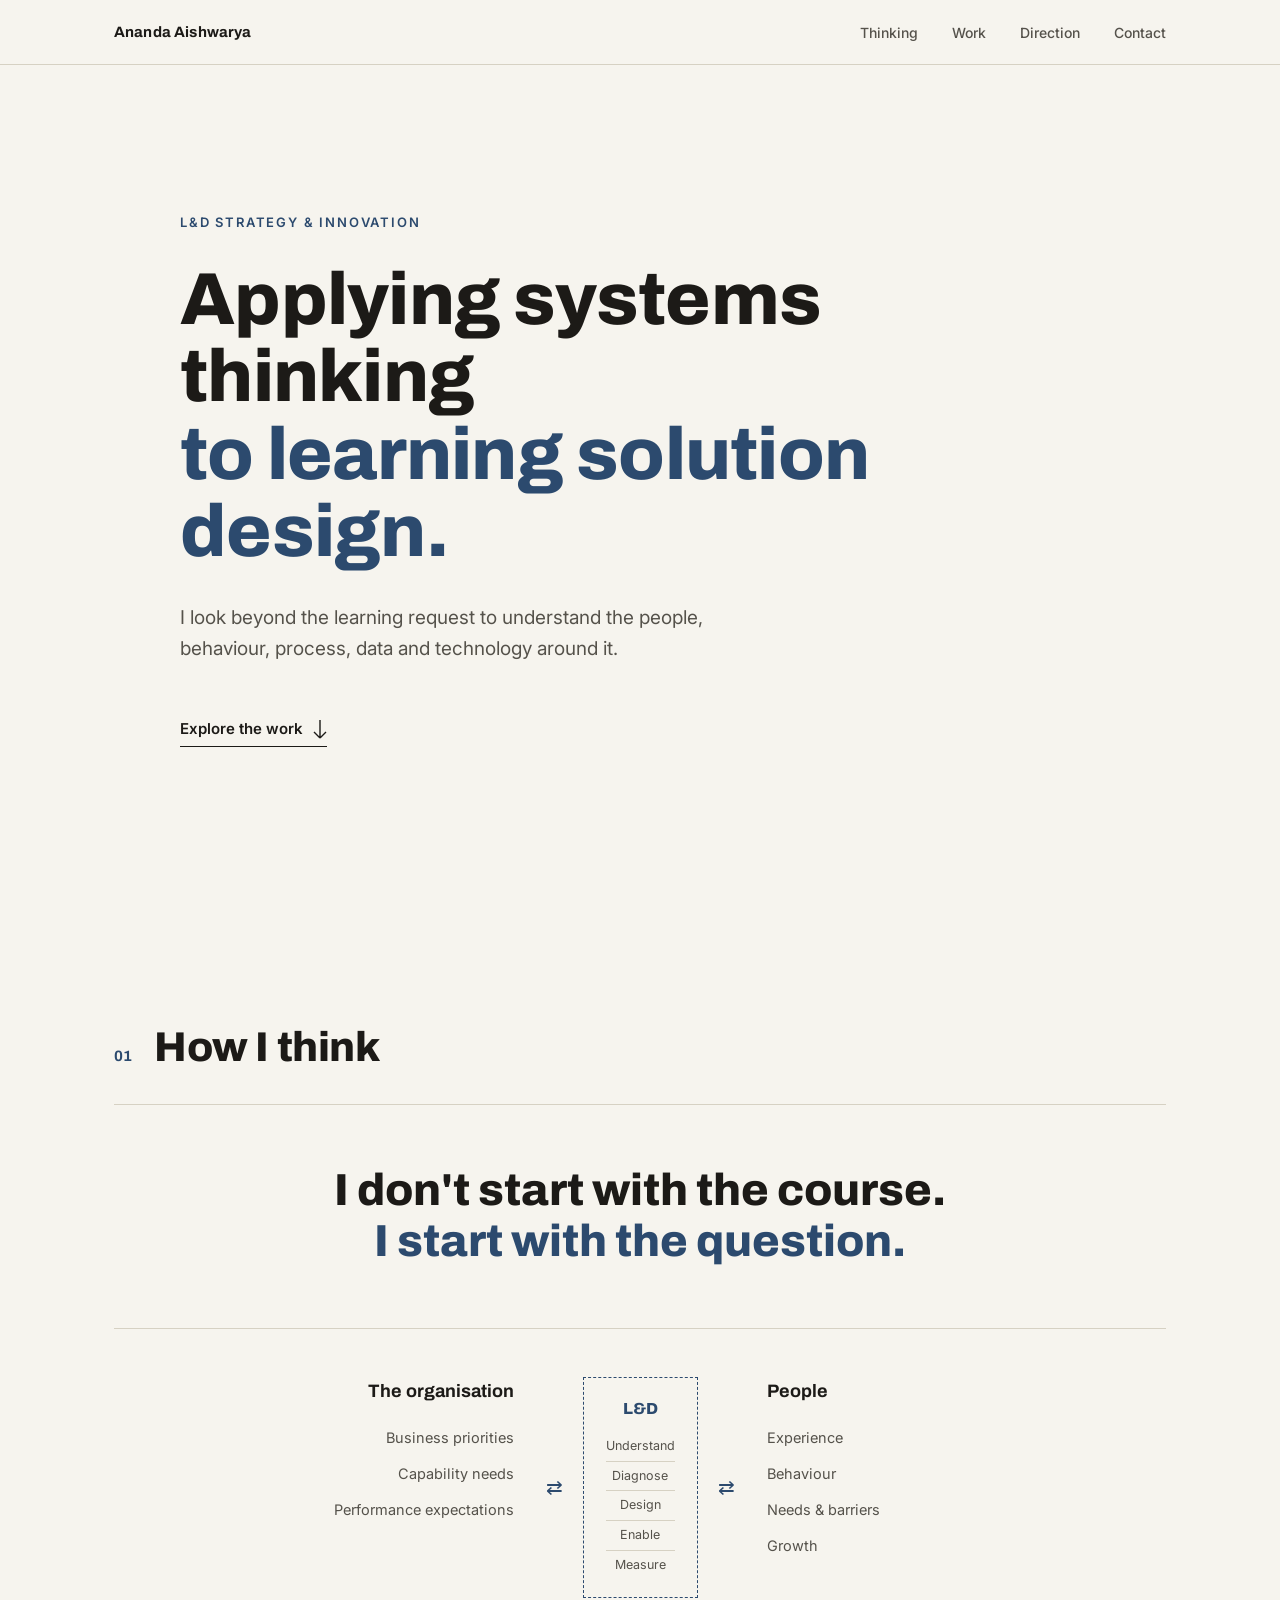
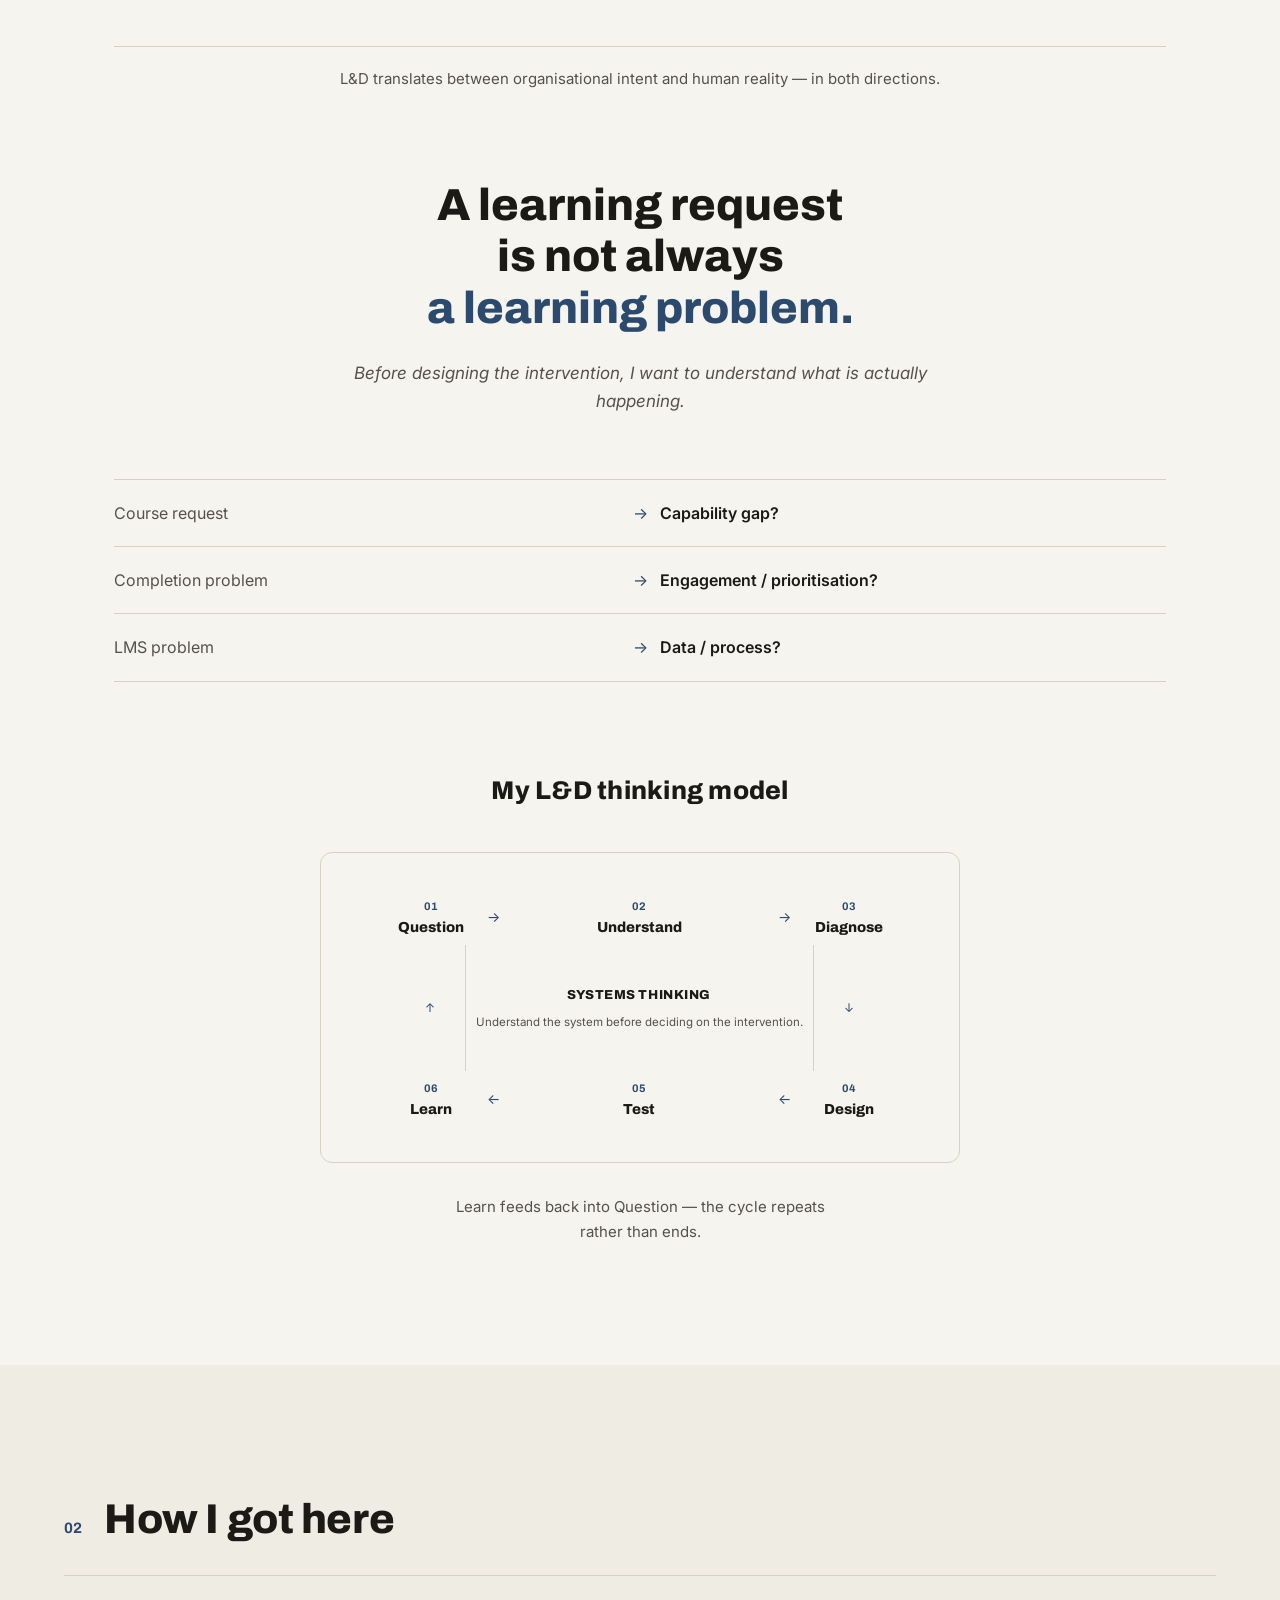
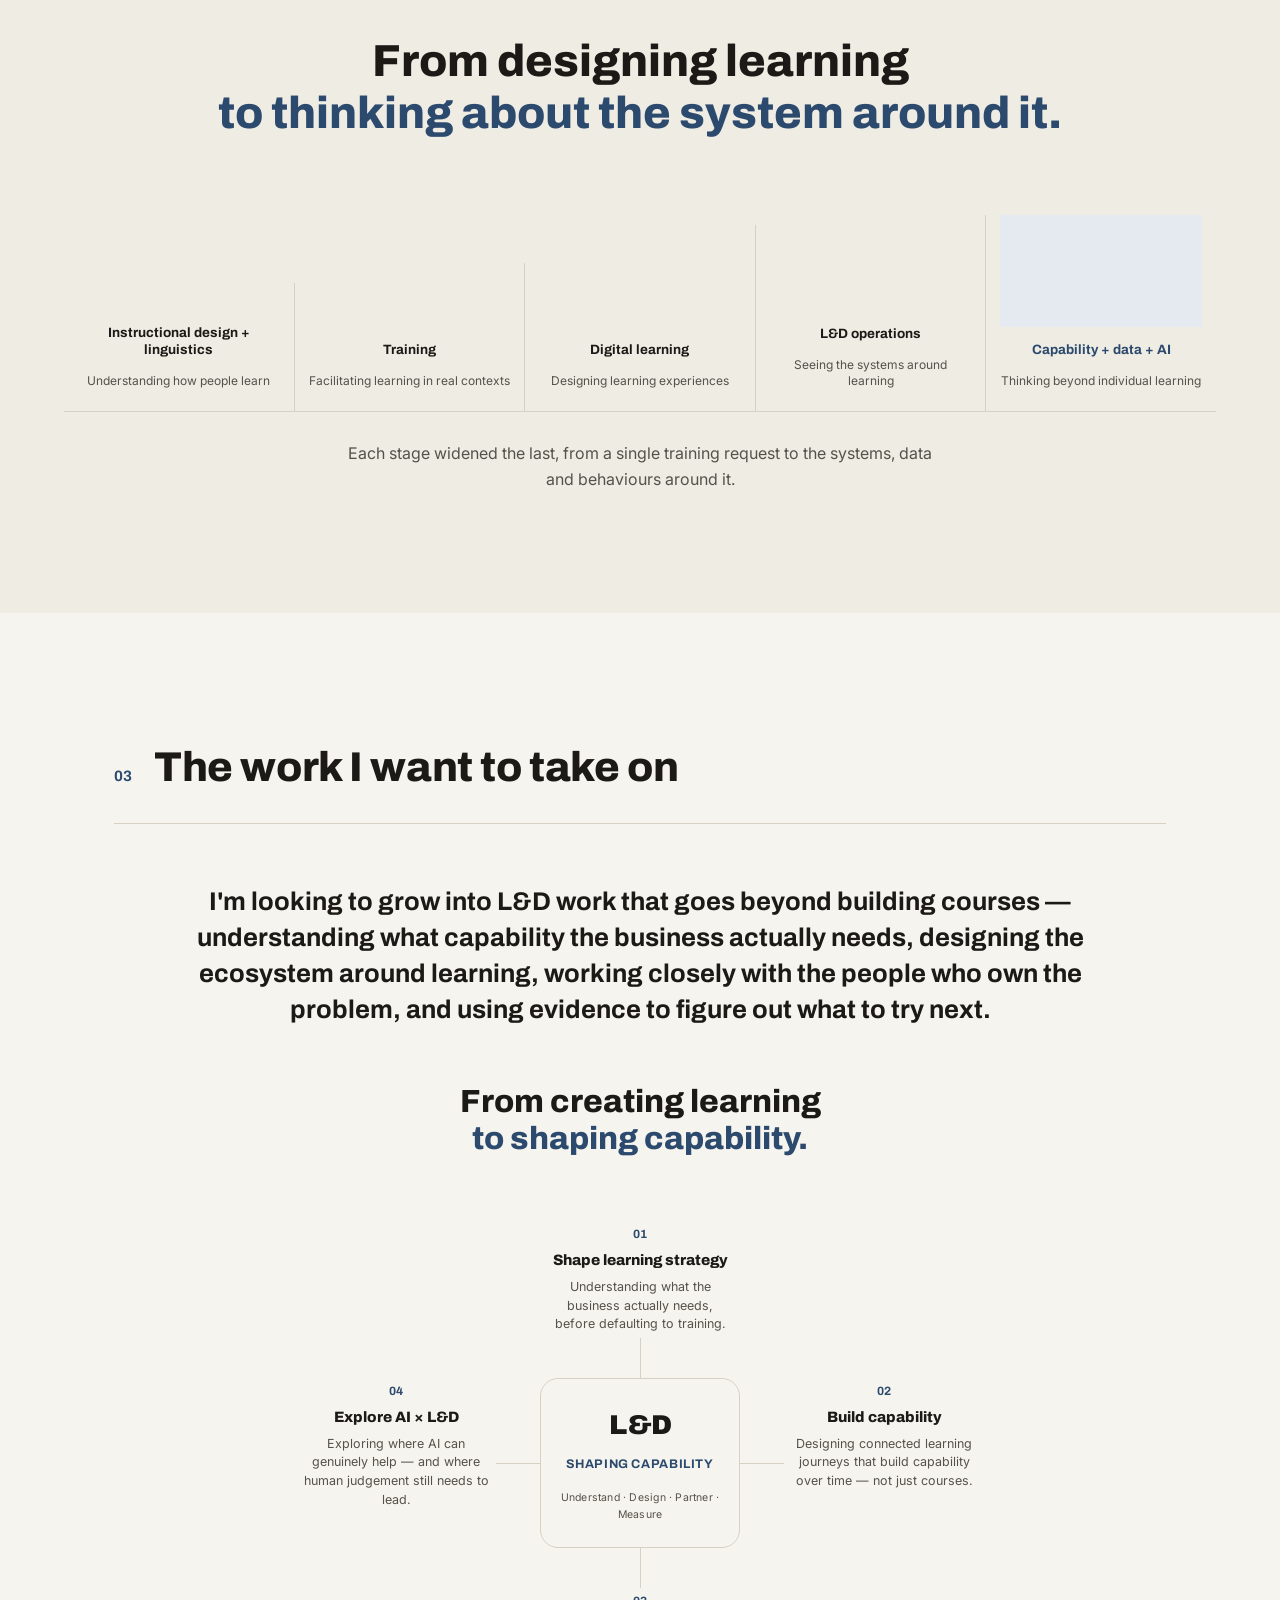
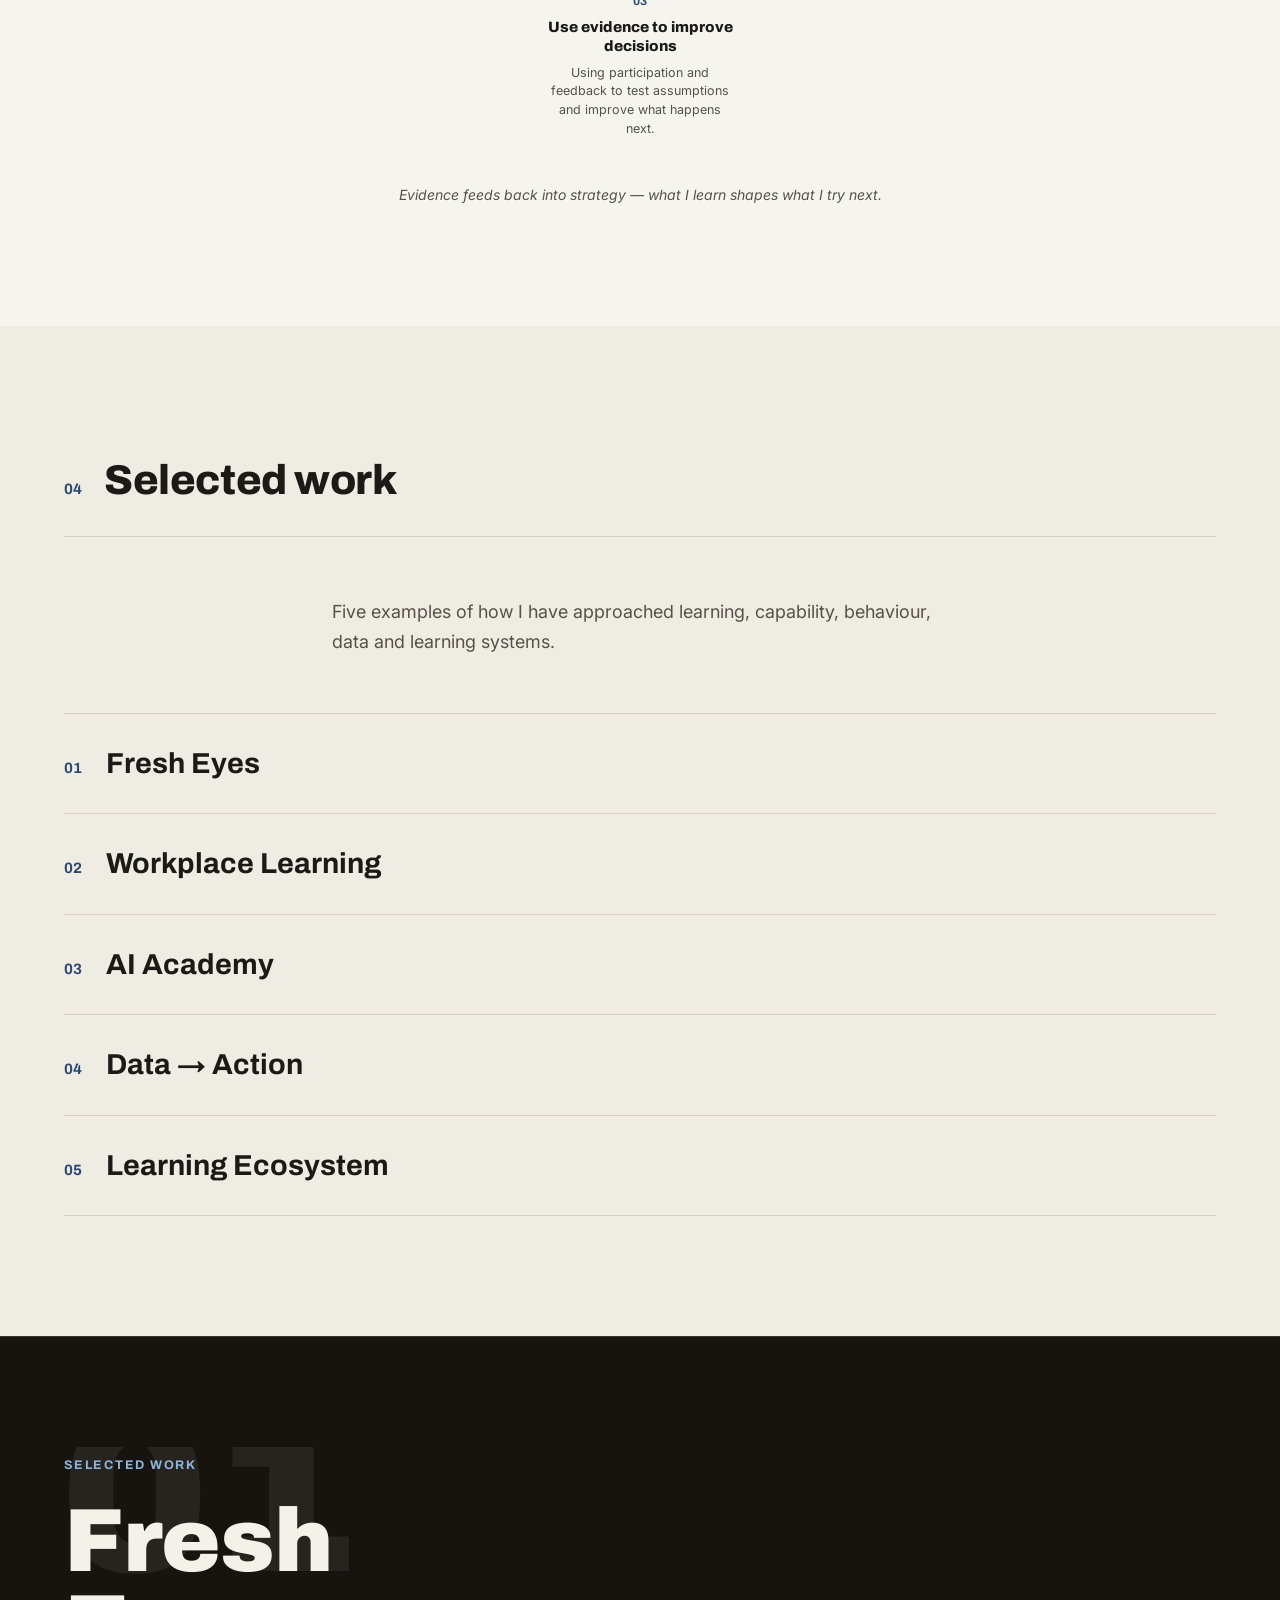
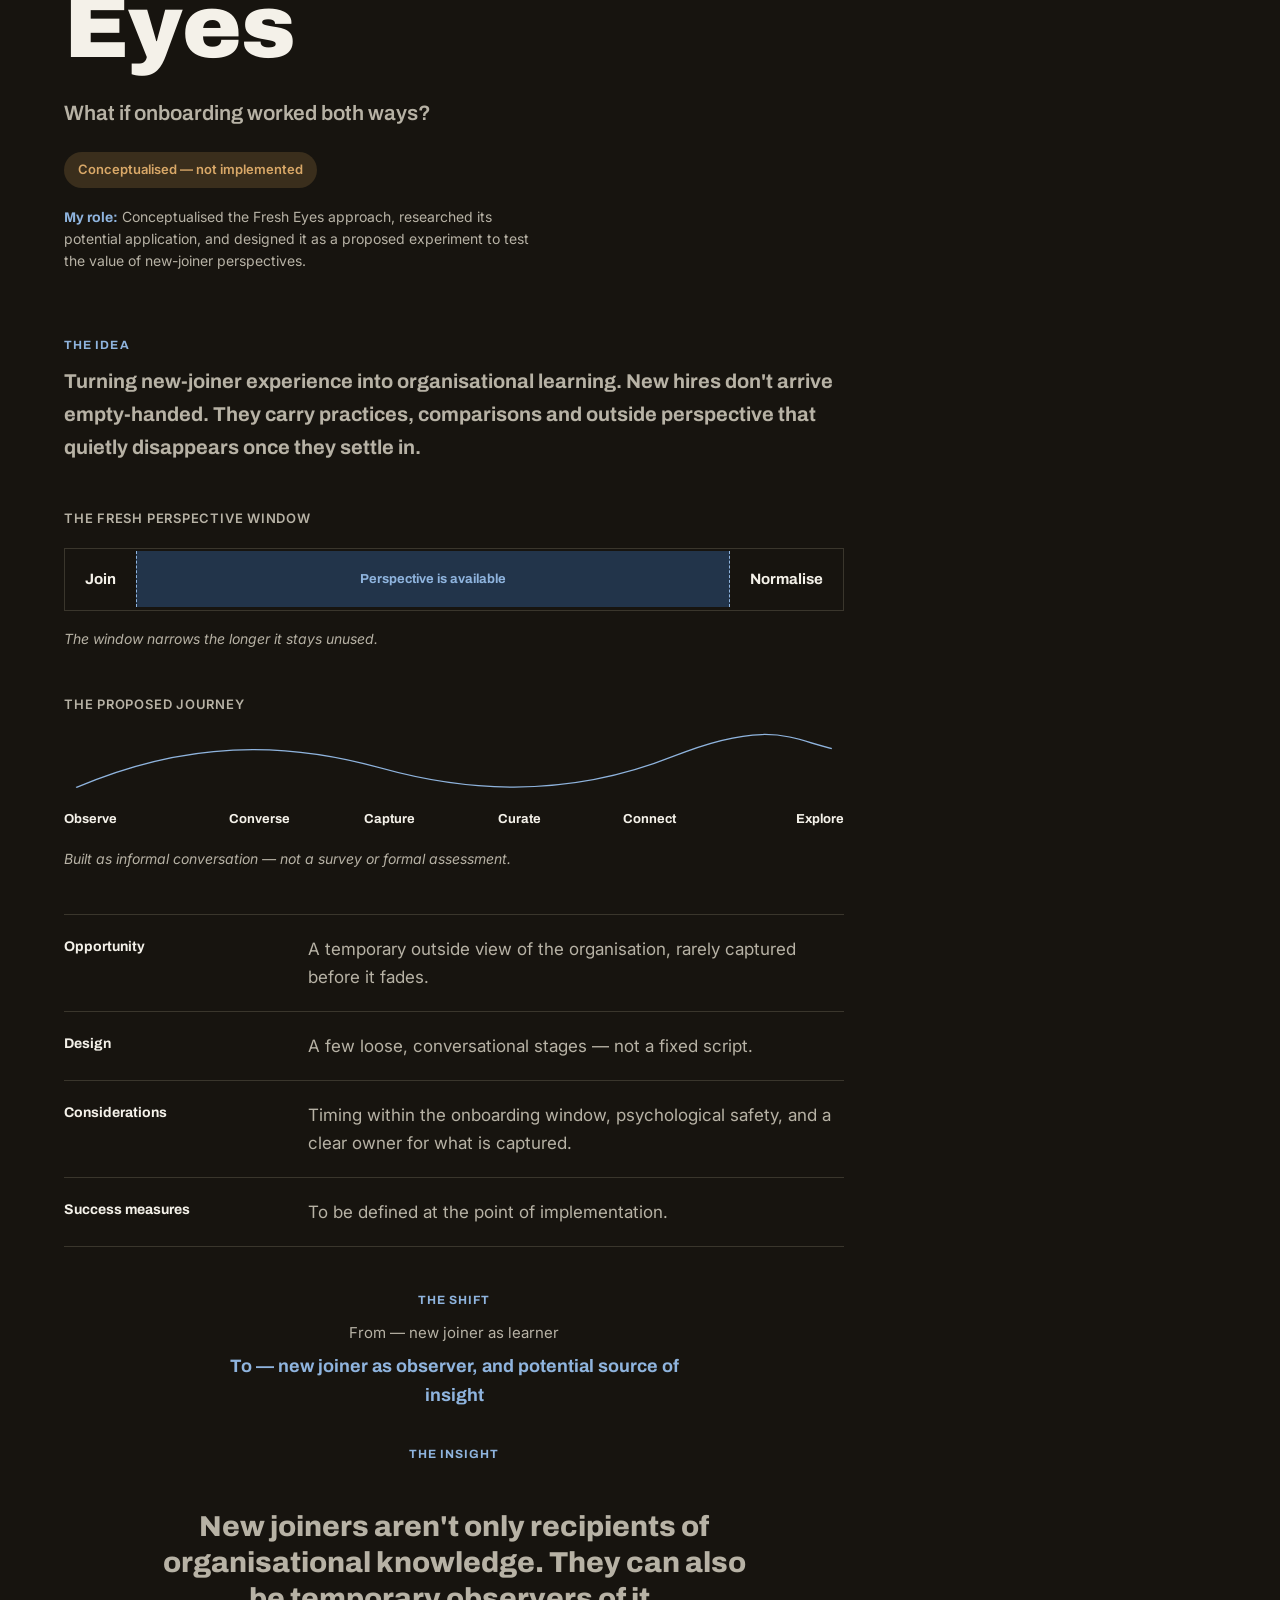
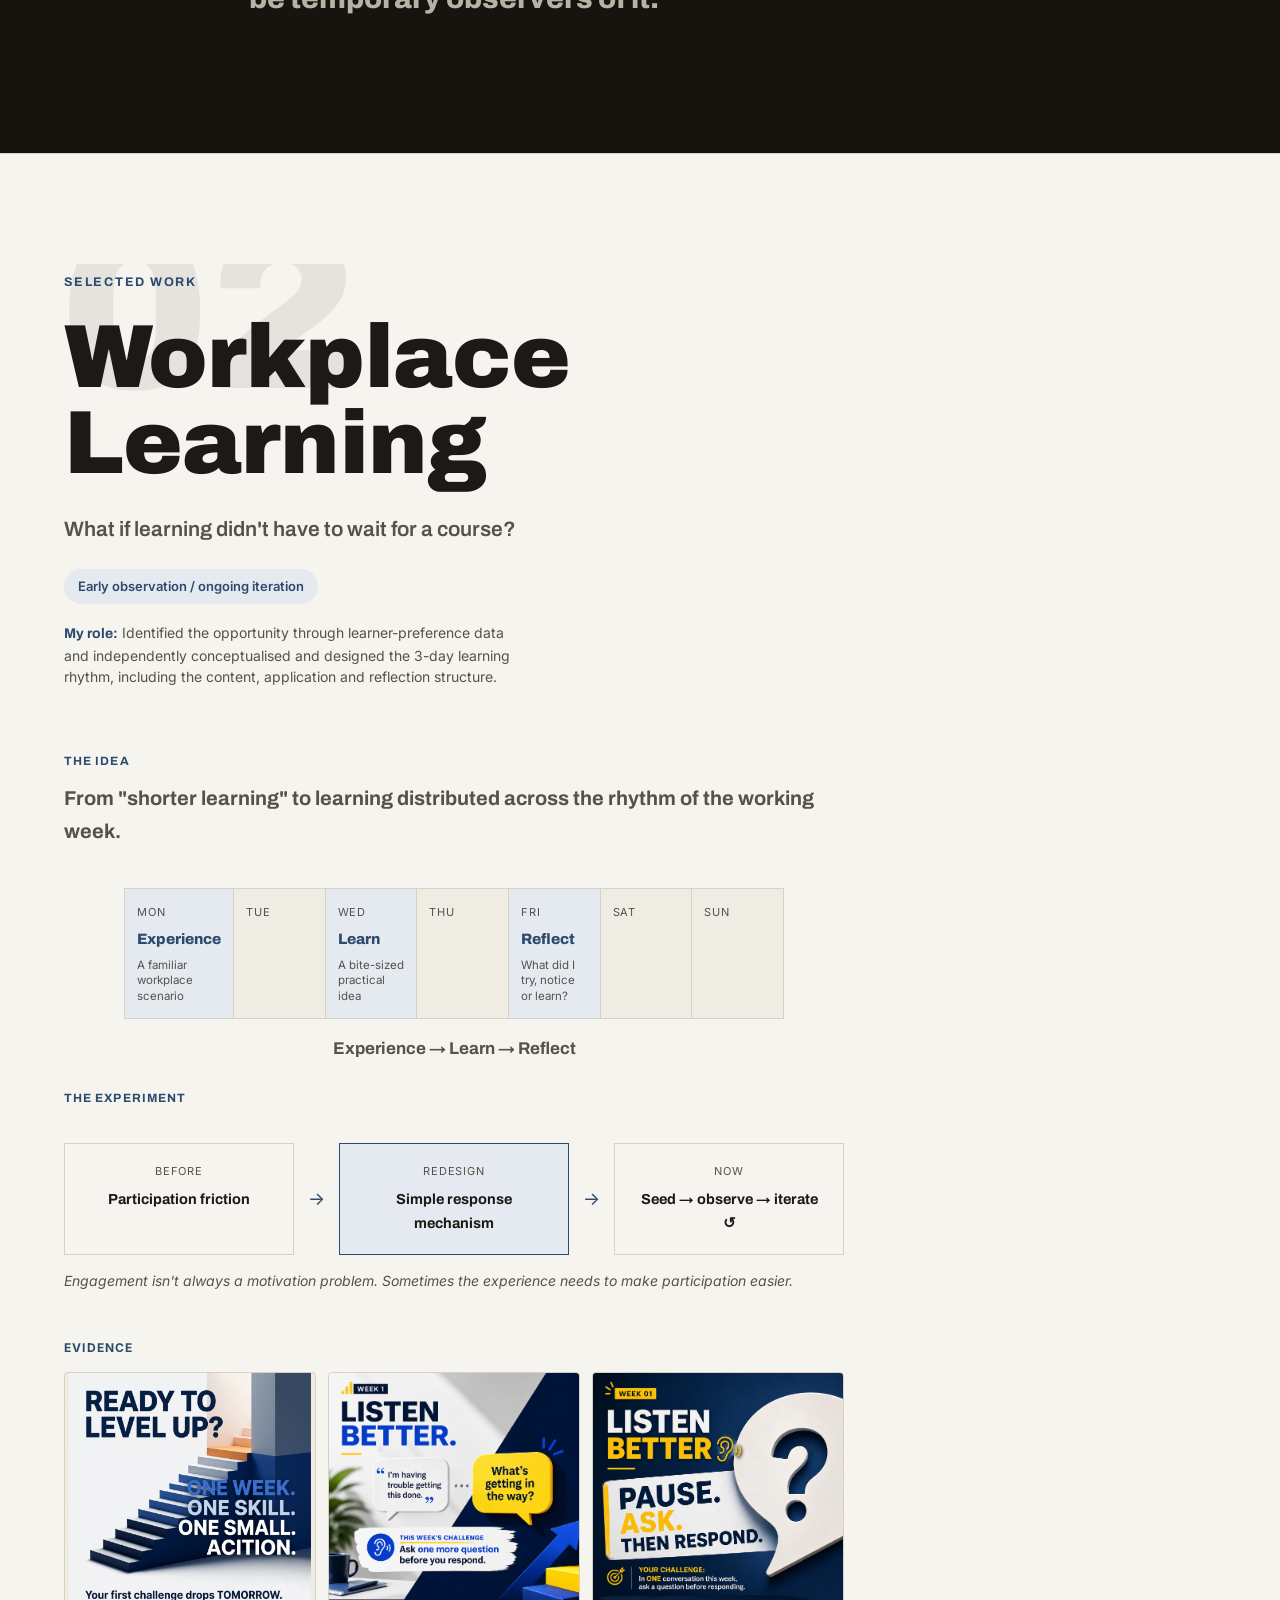
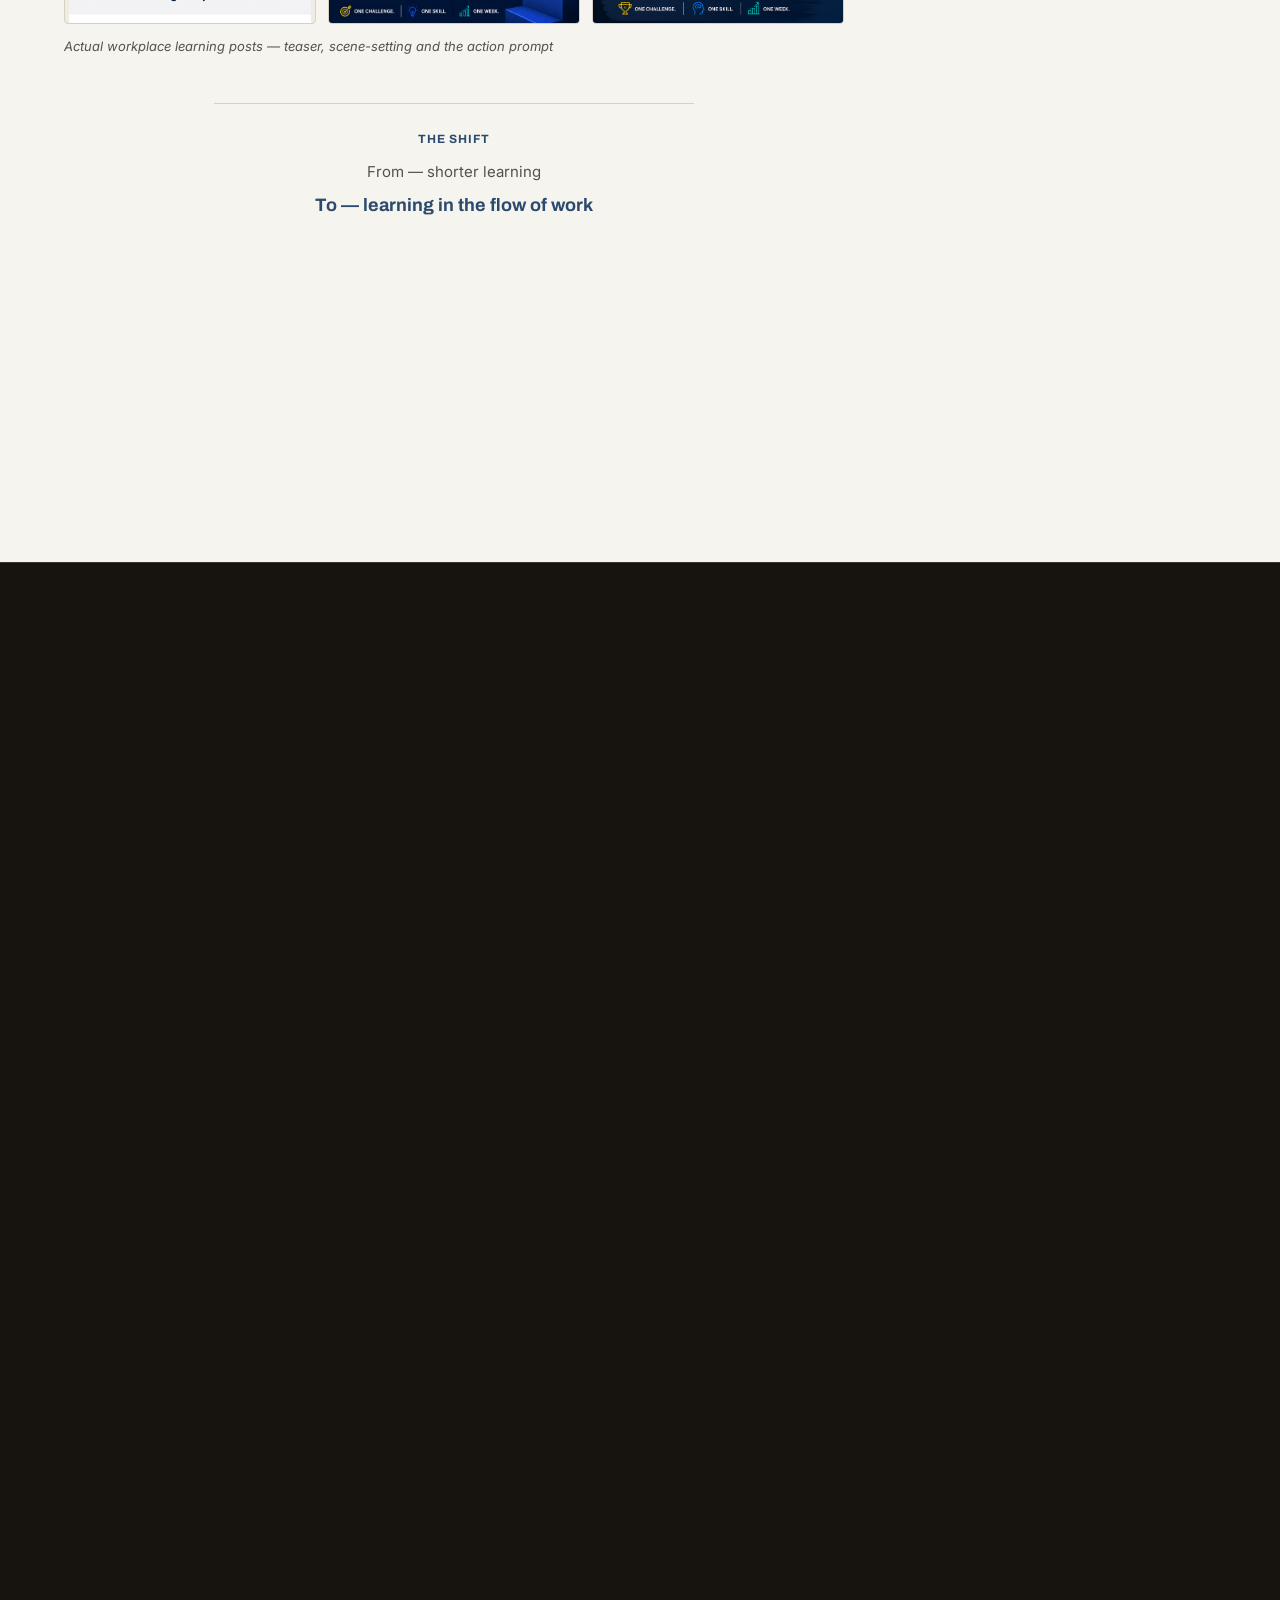
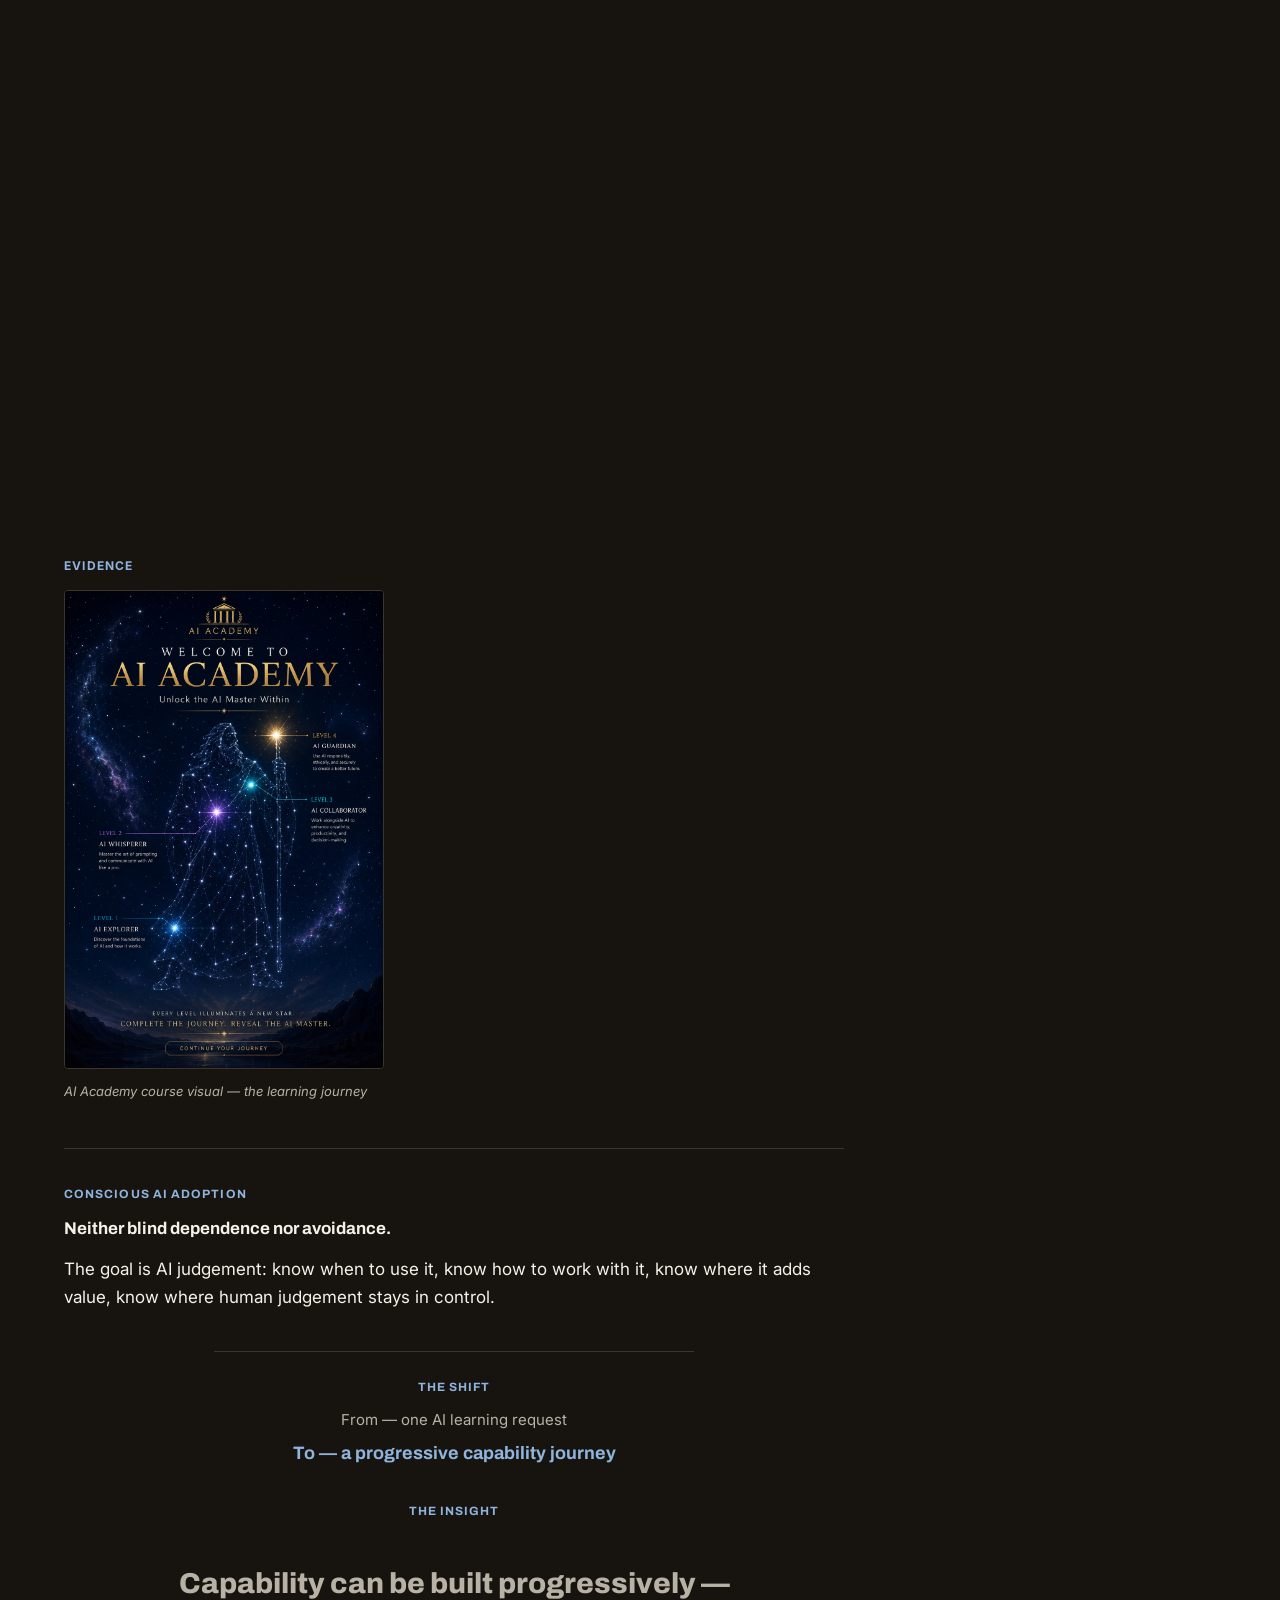
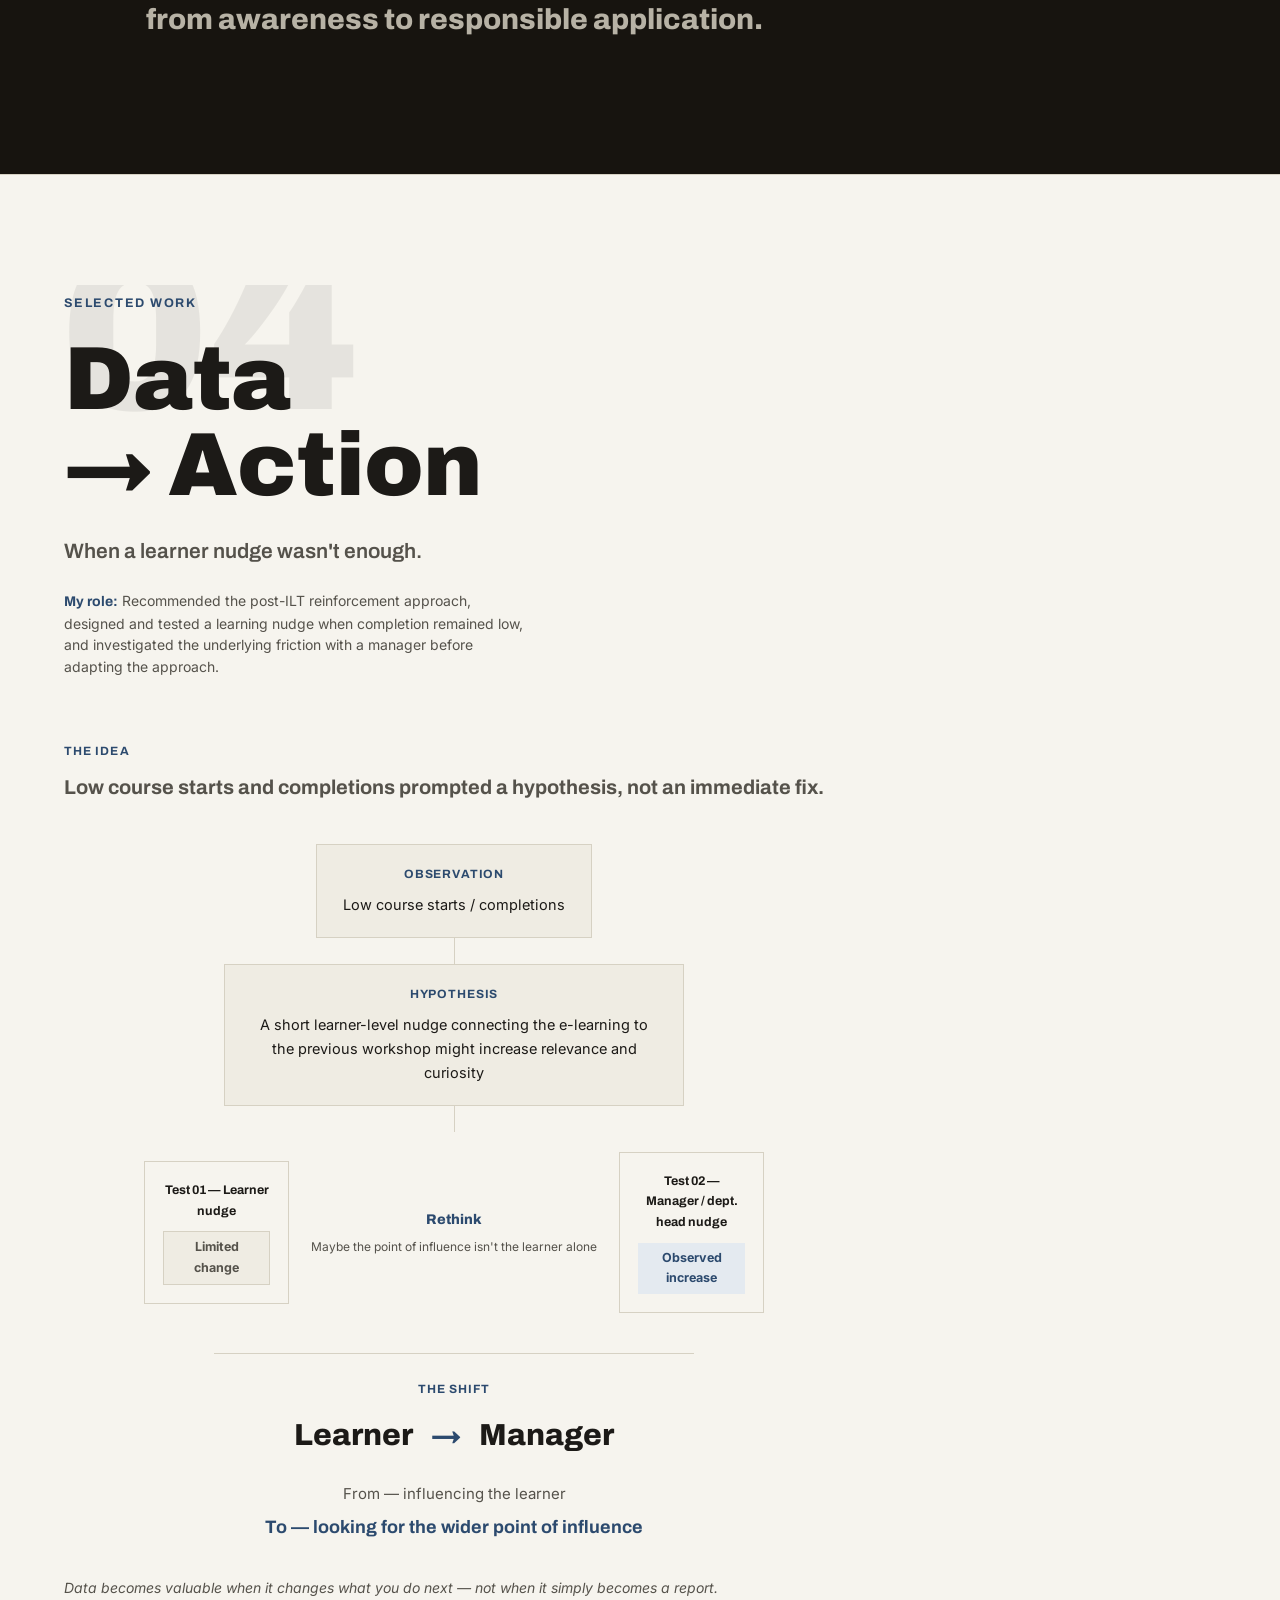
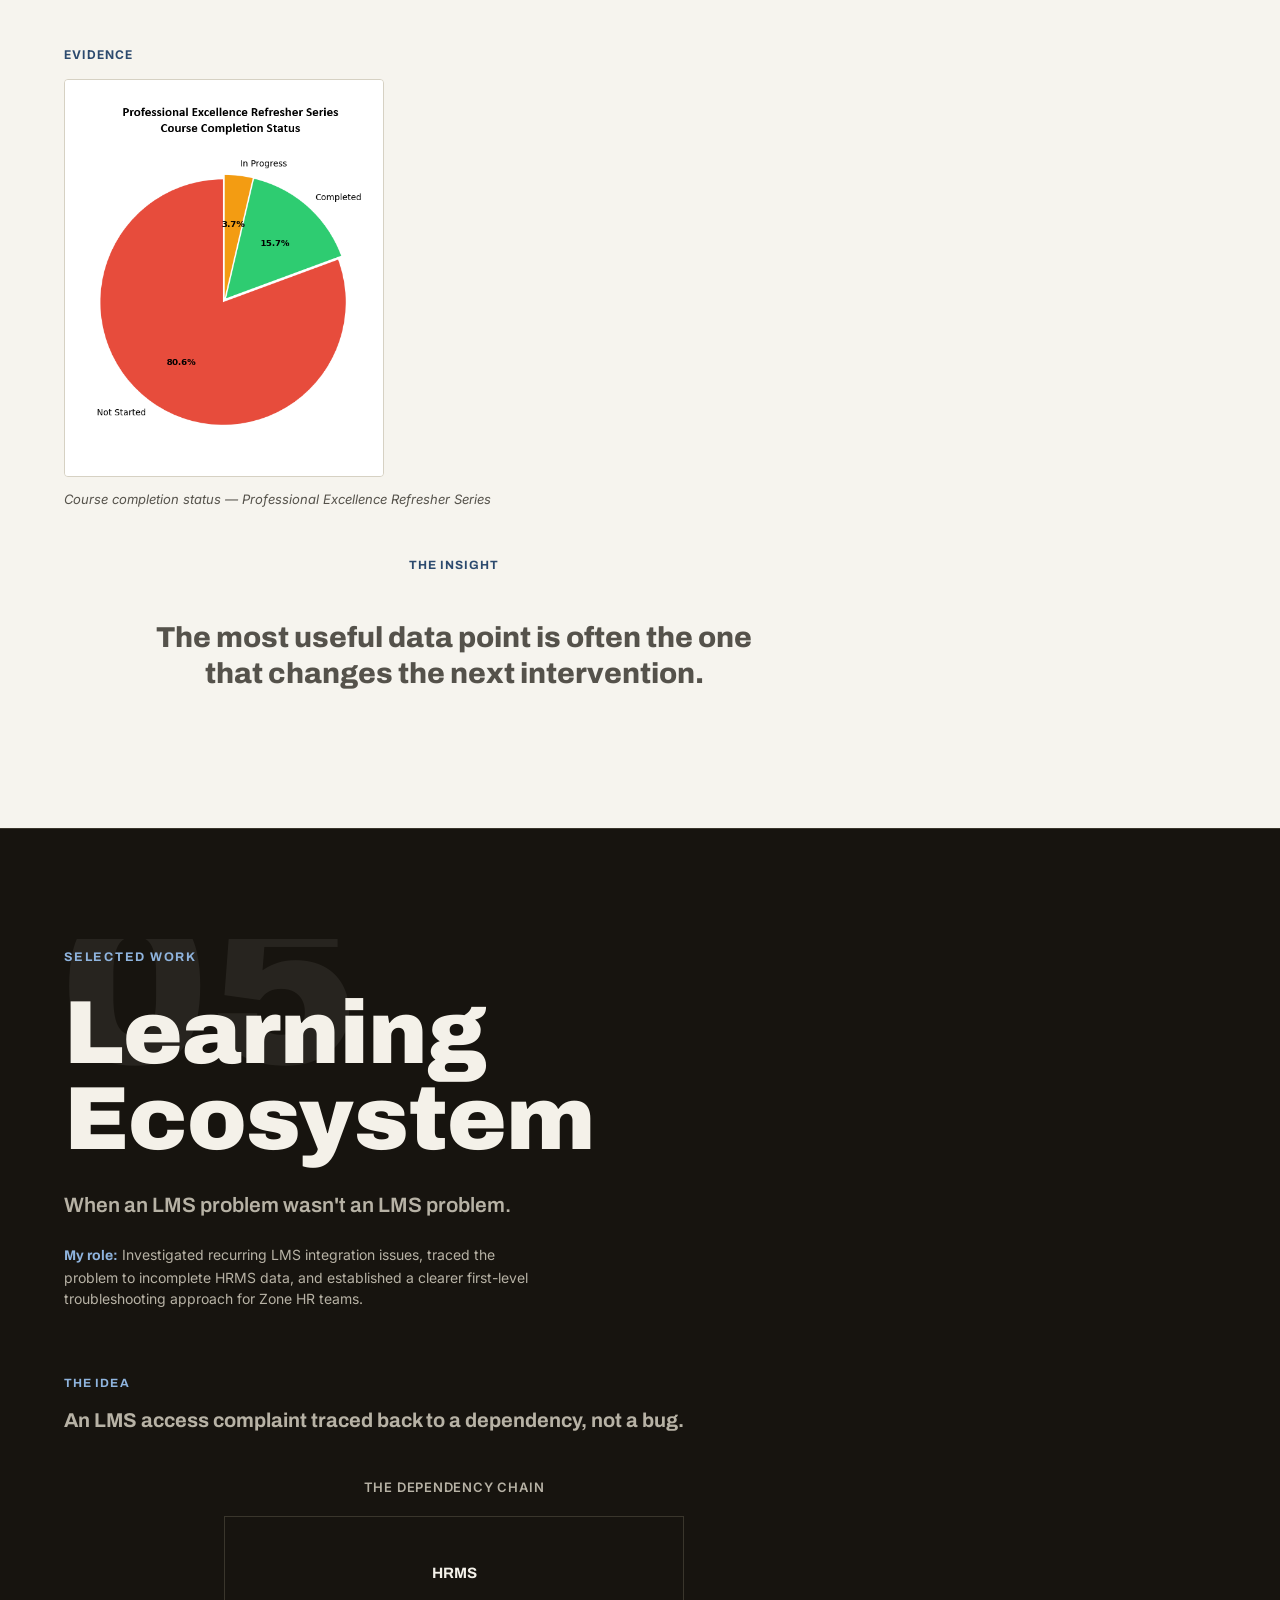
==== commit bc4a9695: "Add files via upload" ====
--- a/index (1).html
+++ b/index (1).html
@@ -273,6 +273,7 @@
         <h3 class="chapter-title">Fresh<br>Eyes</h3>
         <p class="chapter-dek">What if onboarding worked both ways?</p>
         <span class="status-tag status-concept">Conceptualised — not implemented</span>
+        <p class="case-role"><span class="case-role-label">My role:</span> Conceptualised the Fresh Eyes approach, researched its potential application, and designed it as a proposed experiment to test the value of new-joiner perspectives.</p>
       </div>
     </div>
 
@@ -330,6 +331,7 @@
         <h3 class="chapter-title">Workplace<br>Learning</h3>
         <p class="chapter-dek">What if learning didn't have to wait for a course?</p>
         <span class="status-tag status-ongoing">Early observation / ongoing iteration</span>
+        <p class="case-role"><span class="case-role-label">My role:</span> Identified the opportunity through learner-preference data and independently conceptualised and designed the 3-day learning rhythm, including the content, application and reflection structure.</p>
       </div>
     </div>
 
@@ -414,6 +416,7 @@
         <span class="chapter-kicker">Selected work</span>
         <h3 class="chapter-title">AI<br>Academy</h3>
         <p class="chapter-dek">AI adoption isn't a one-course journey.</p>
+        <p class="case-role"><span class="case-role-label">My role:</span> Analysed the organisation-wide AI adoption findings, identified the need for a foundational AI learning journey, and independently designed the gamified learning series.</p>
       </div>
     </div>
 
@@ -430,14 +433,6 @@
       </div>
 
       <p class="case-caption reveal">Adoption was uneven. Some employees weren't fully integrating AI into their work because they didn't fully rely on or trust it.</p>
-
-      <figure class="evidence-block reveal">
-        <div class="evidence-frame">
-          <span class="evidence-eyebrow">Evidence</span>
-          <p>Survey finding to be added</p>
-        </div>
-        <figcaption>Evidence placeholder — survey finding</figcaption>
-      </figure>
 
       <span class="eyebrow reveal">The model</span>
       <div class="staircase-wrap reveal" role="img" aria-label="The AI capability journey ascends through four stages: AI Explorer for awareness, AI Whisperer for skill, AI Collaborator for application, and AI Guardian for responsibility.">
@@ -486,6 +481,7 @@
         <span class="chapter-kicker">Selected work</span>
         <h3 class="chapter-title">Data<br>→ Action</h3>
         <p class="chapter-dek">When a learner nudge wasn't enough.</p>
+        <p class="case-role"><span class="case-role-label">My role:</span> Recommended the post-ILT reinforcement approach, designed and tested a learning nudge when completion remained low, and investigated the underlying friction with a manager before adapting the approach.</p>
       </div>
     </div>
 
@@ -554,6 +550,7 @@
         <span class="chapter-kicker">Selected work</span>
         <h3 class="chapter-title">Learning<br>Ecosystem</h3>
         <p class="chapter-dek">When an LMS problem wasn't an LMS problem.</p>
+        <p class="case-role"><span class="case-role-label">My role:</span> Investigated recurring LMS integration issues, traced the problem to incomplete HRMS data, and established a clearer first-level troubleshooting approach for Zone HR teams.</p>
       </div>
     </div>
 
--- a/style.css
+++ b/style.css
@@ -805,6 +805,20 @@
   margin-bottom: 22px;
 }
 
+.case-role{
+  font-family: var(--font-body);
+  font-size: 14px;
+  line-height: 1.55;
+  color: var(--ink-soft);
+  max-width: 52ch;
+  margin-top: 18px;
+}
+.case-role-label{
+  font-family: var(--font-head);
+  font-weight: 700;
+  color: var(--blue);
+}
+
 @media (max-width: 640px){
   .chapter-num{ font-size: clamp(4.5rem, 28vw, 7rem); }
 }
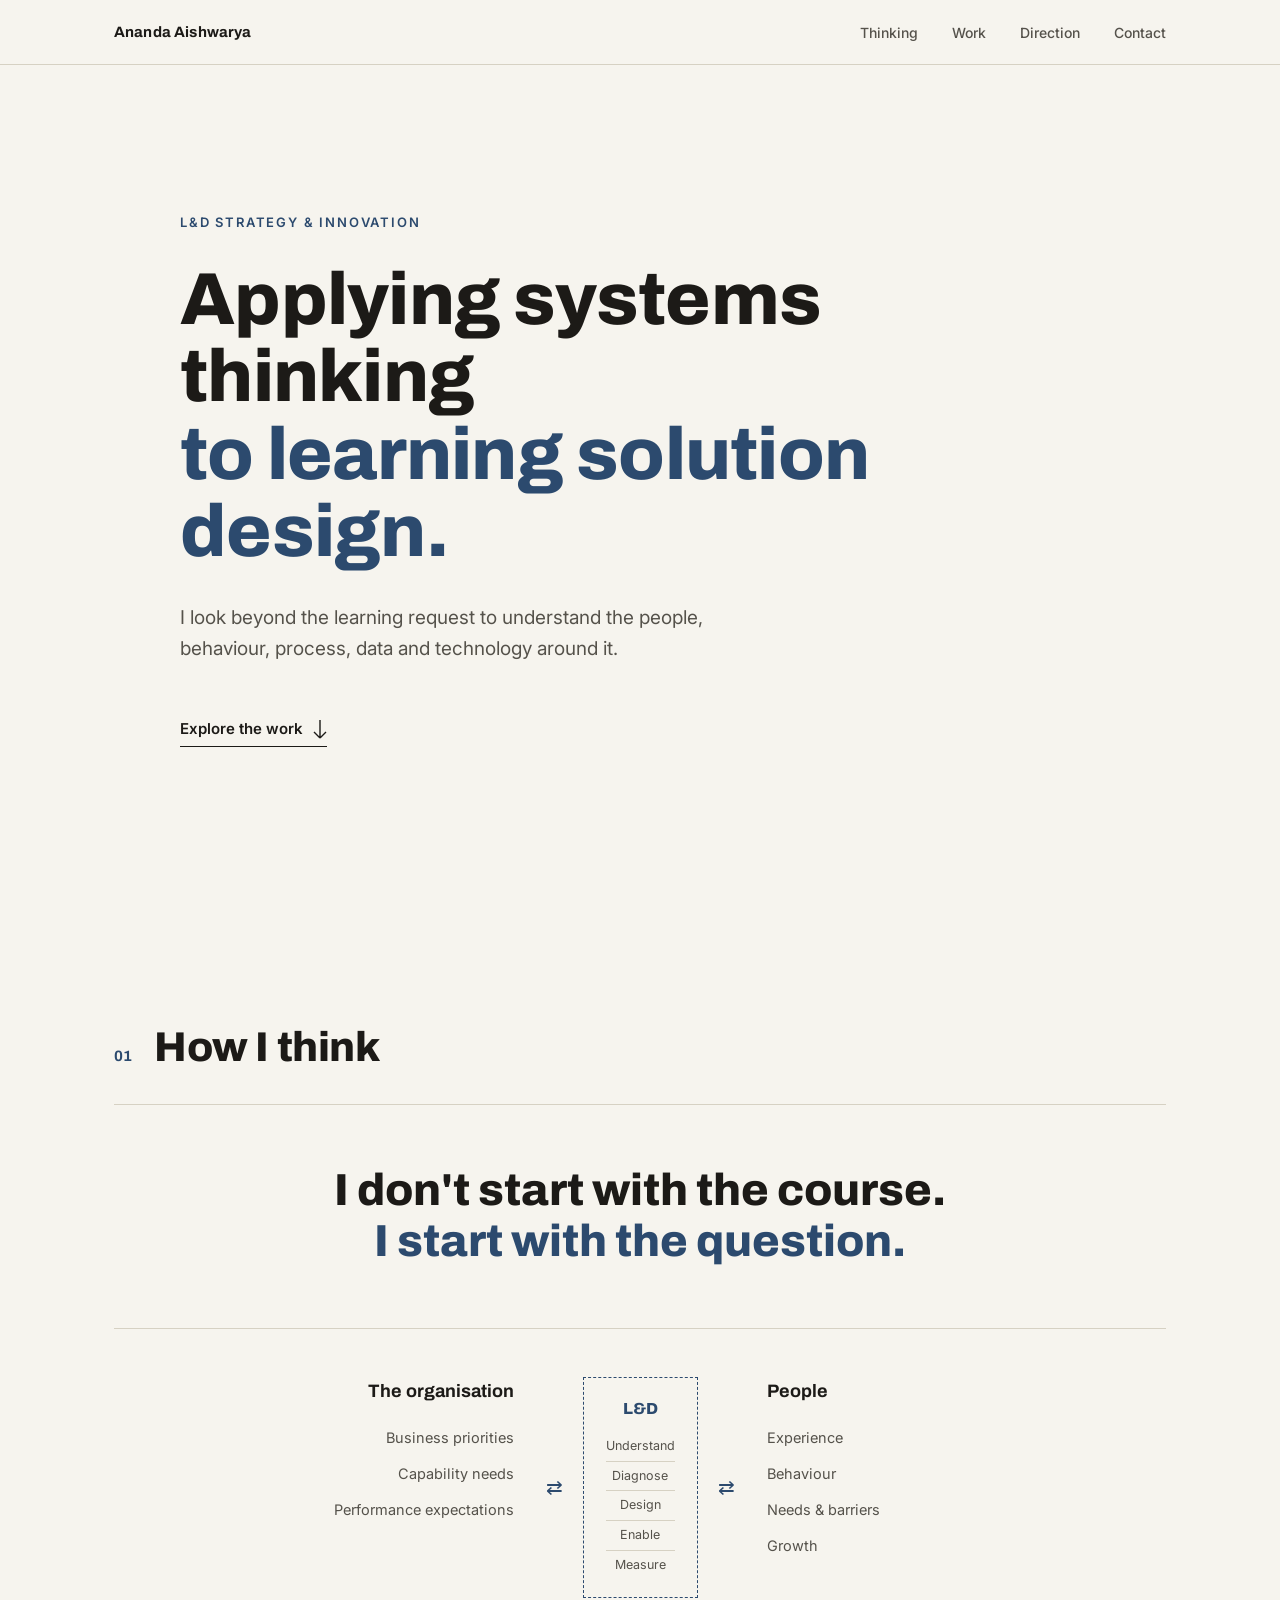
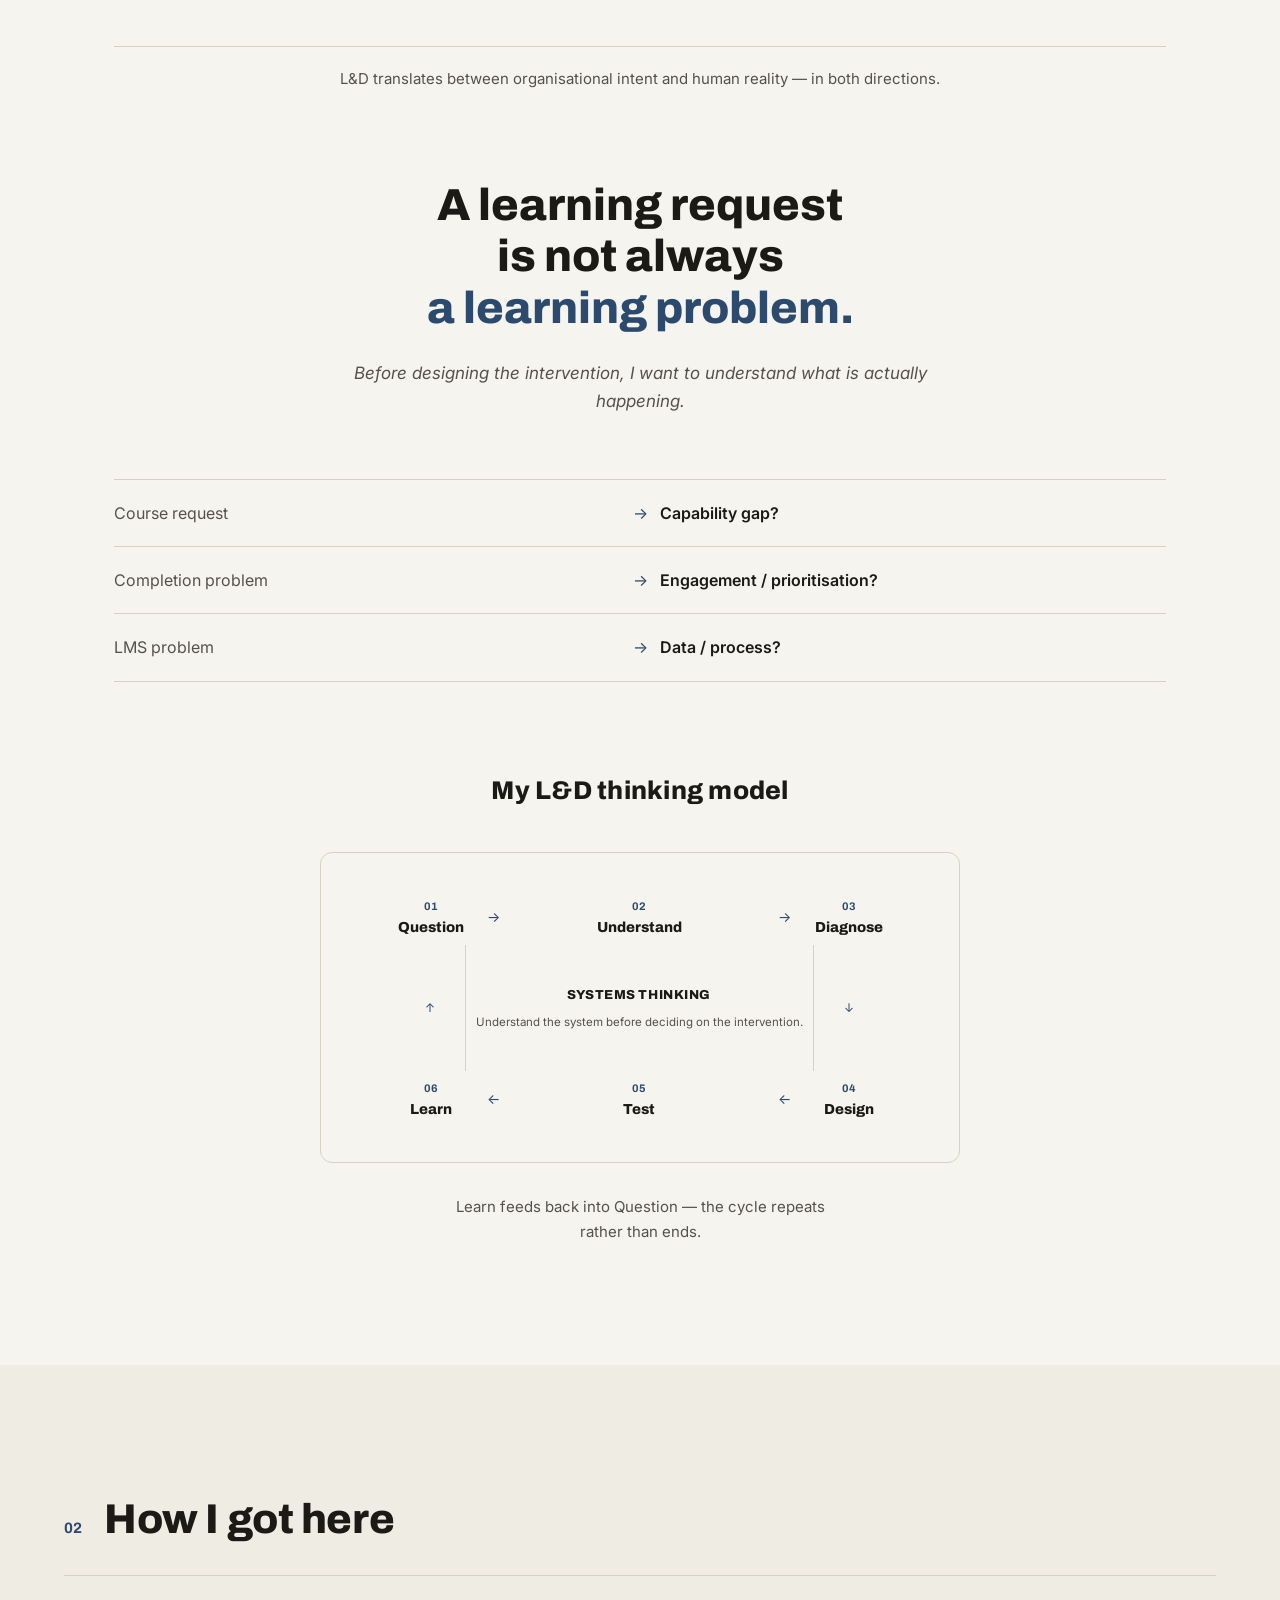
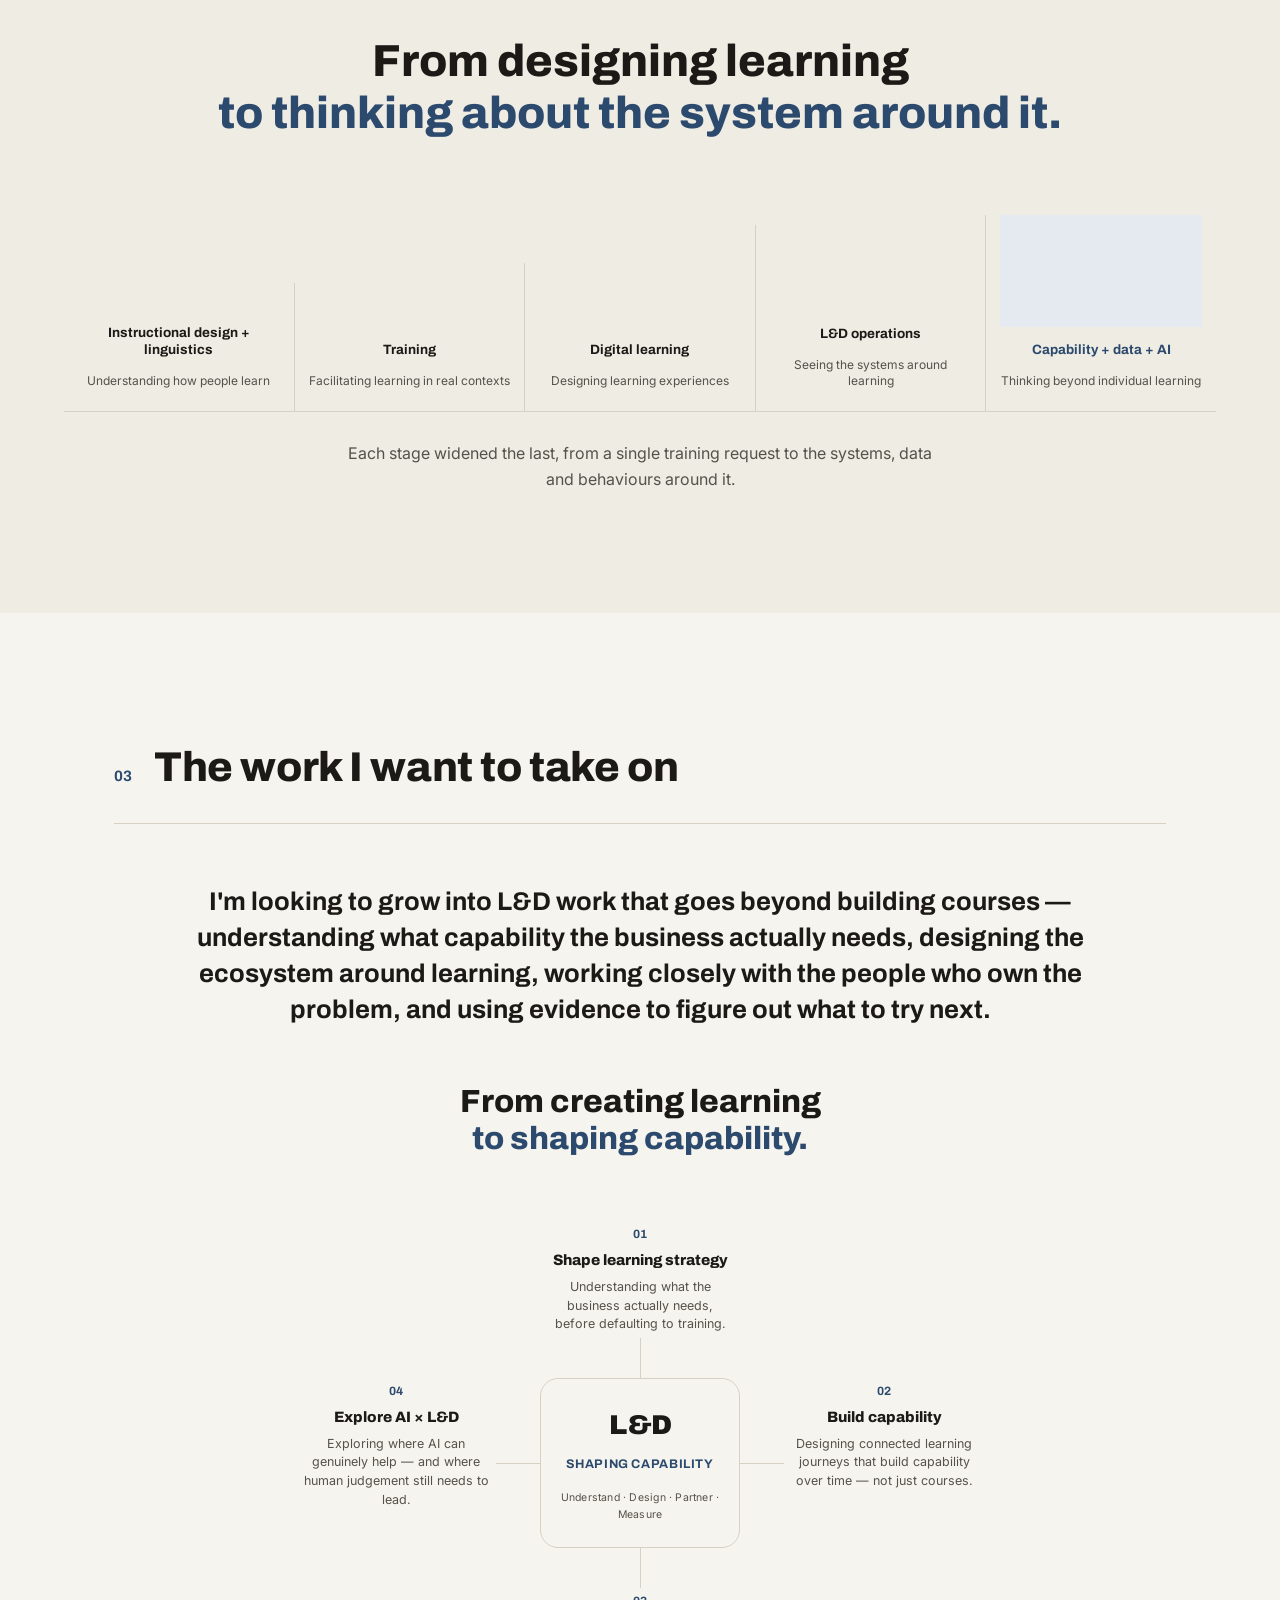
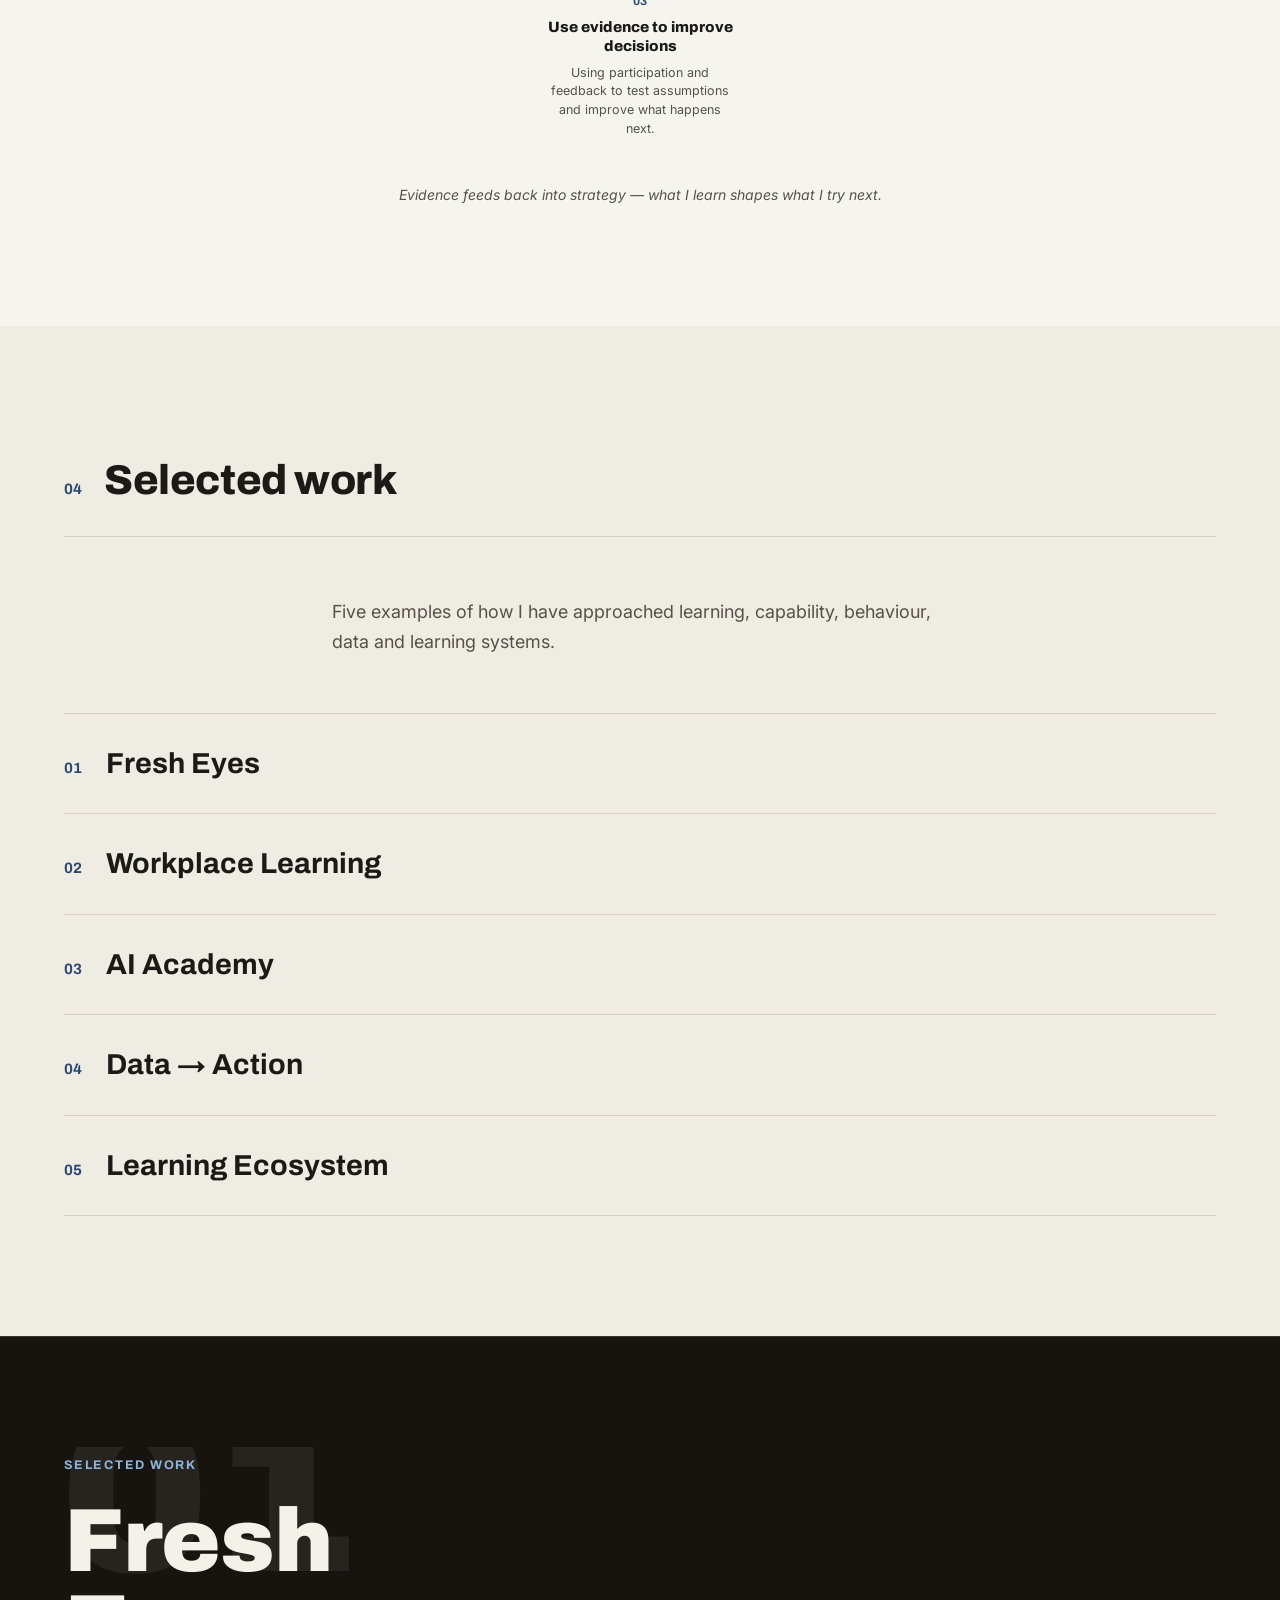
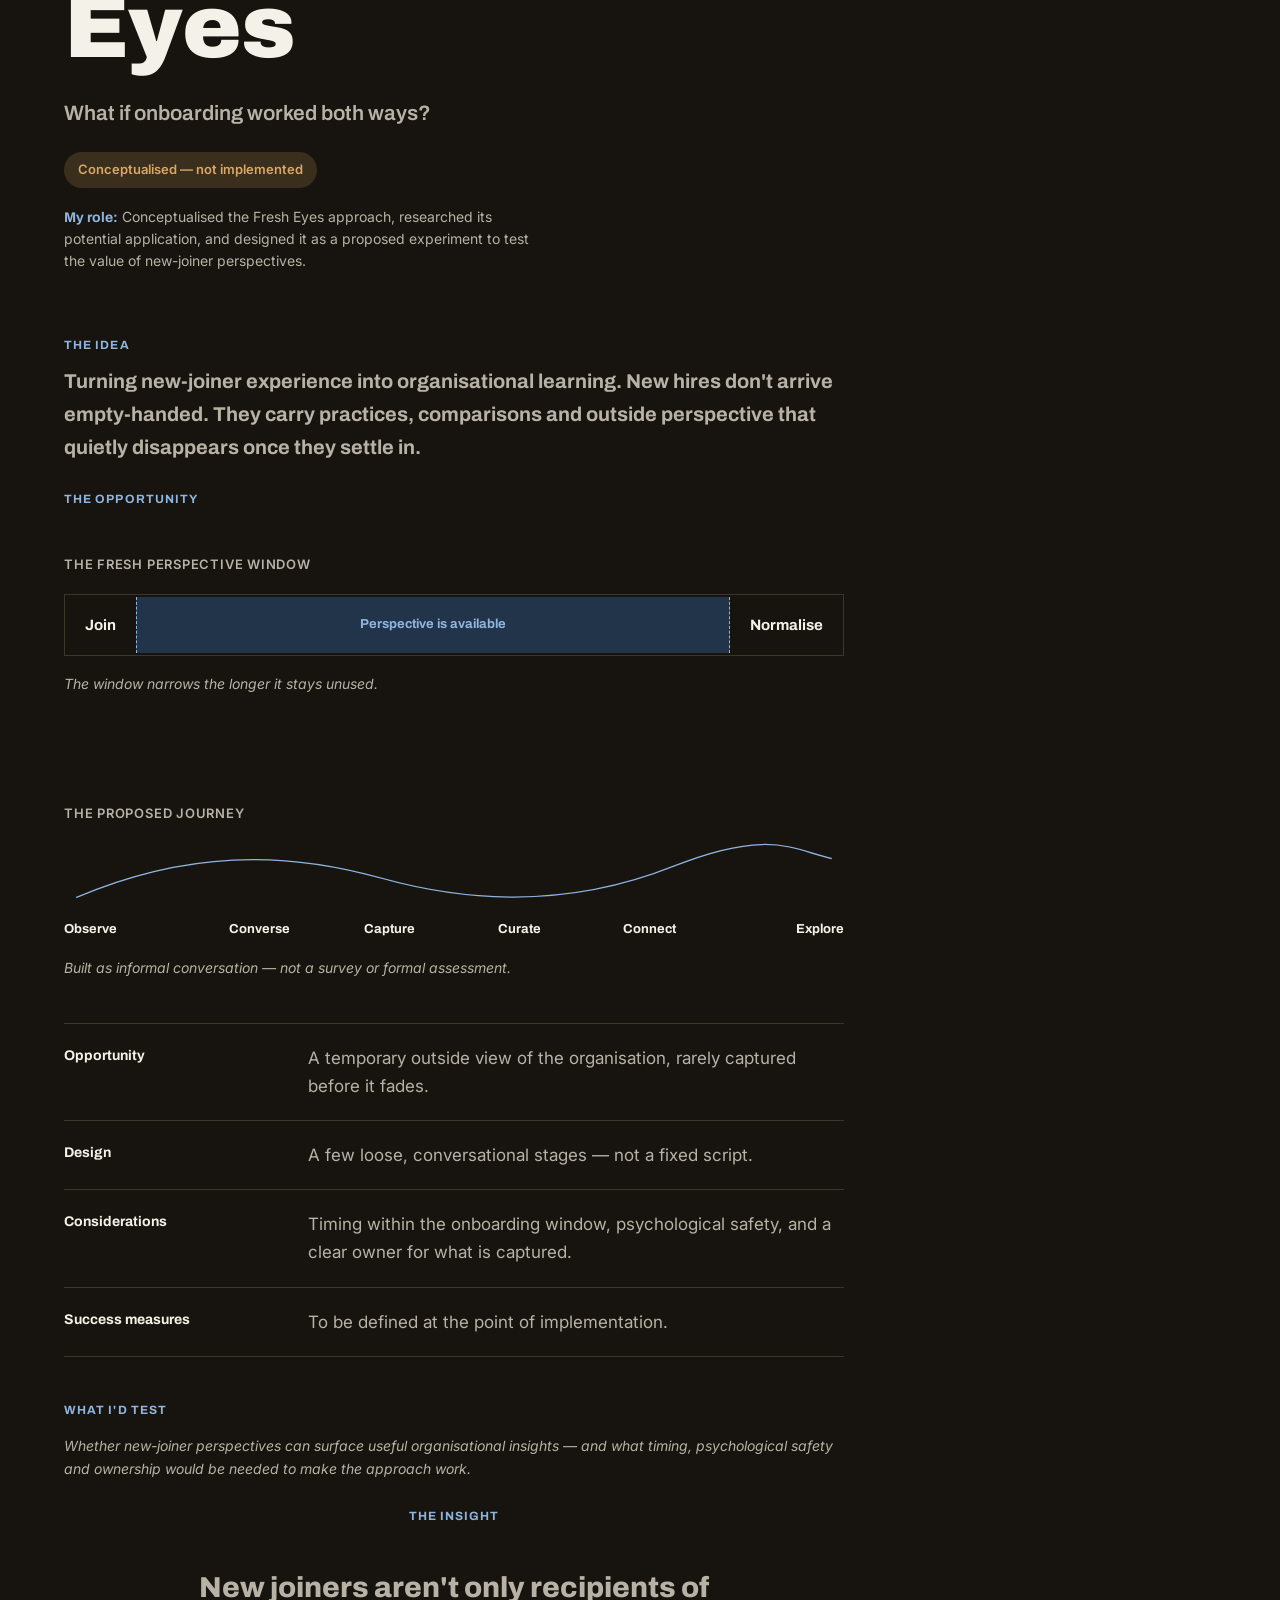
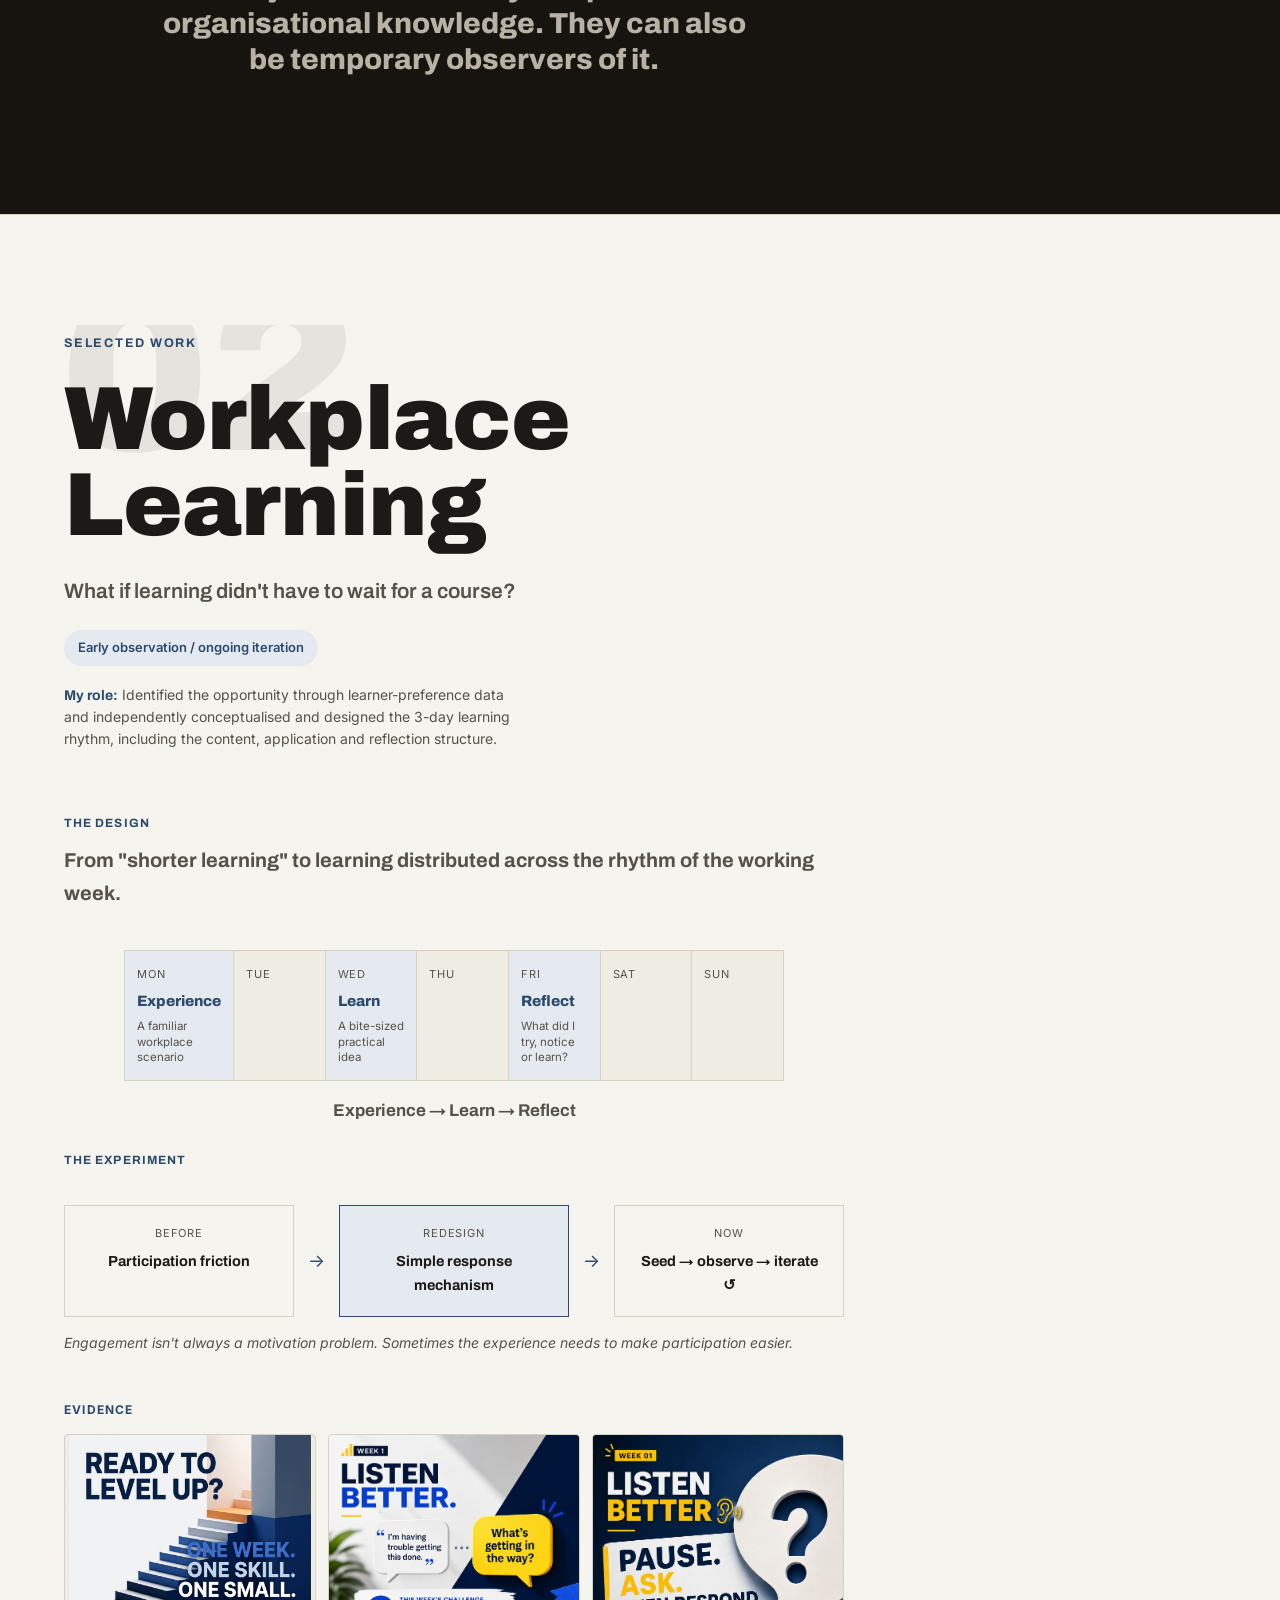
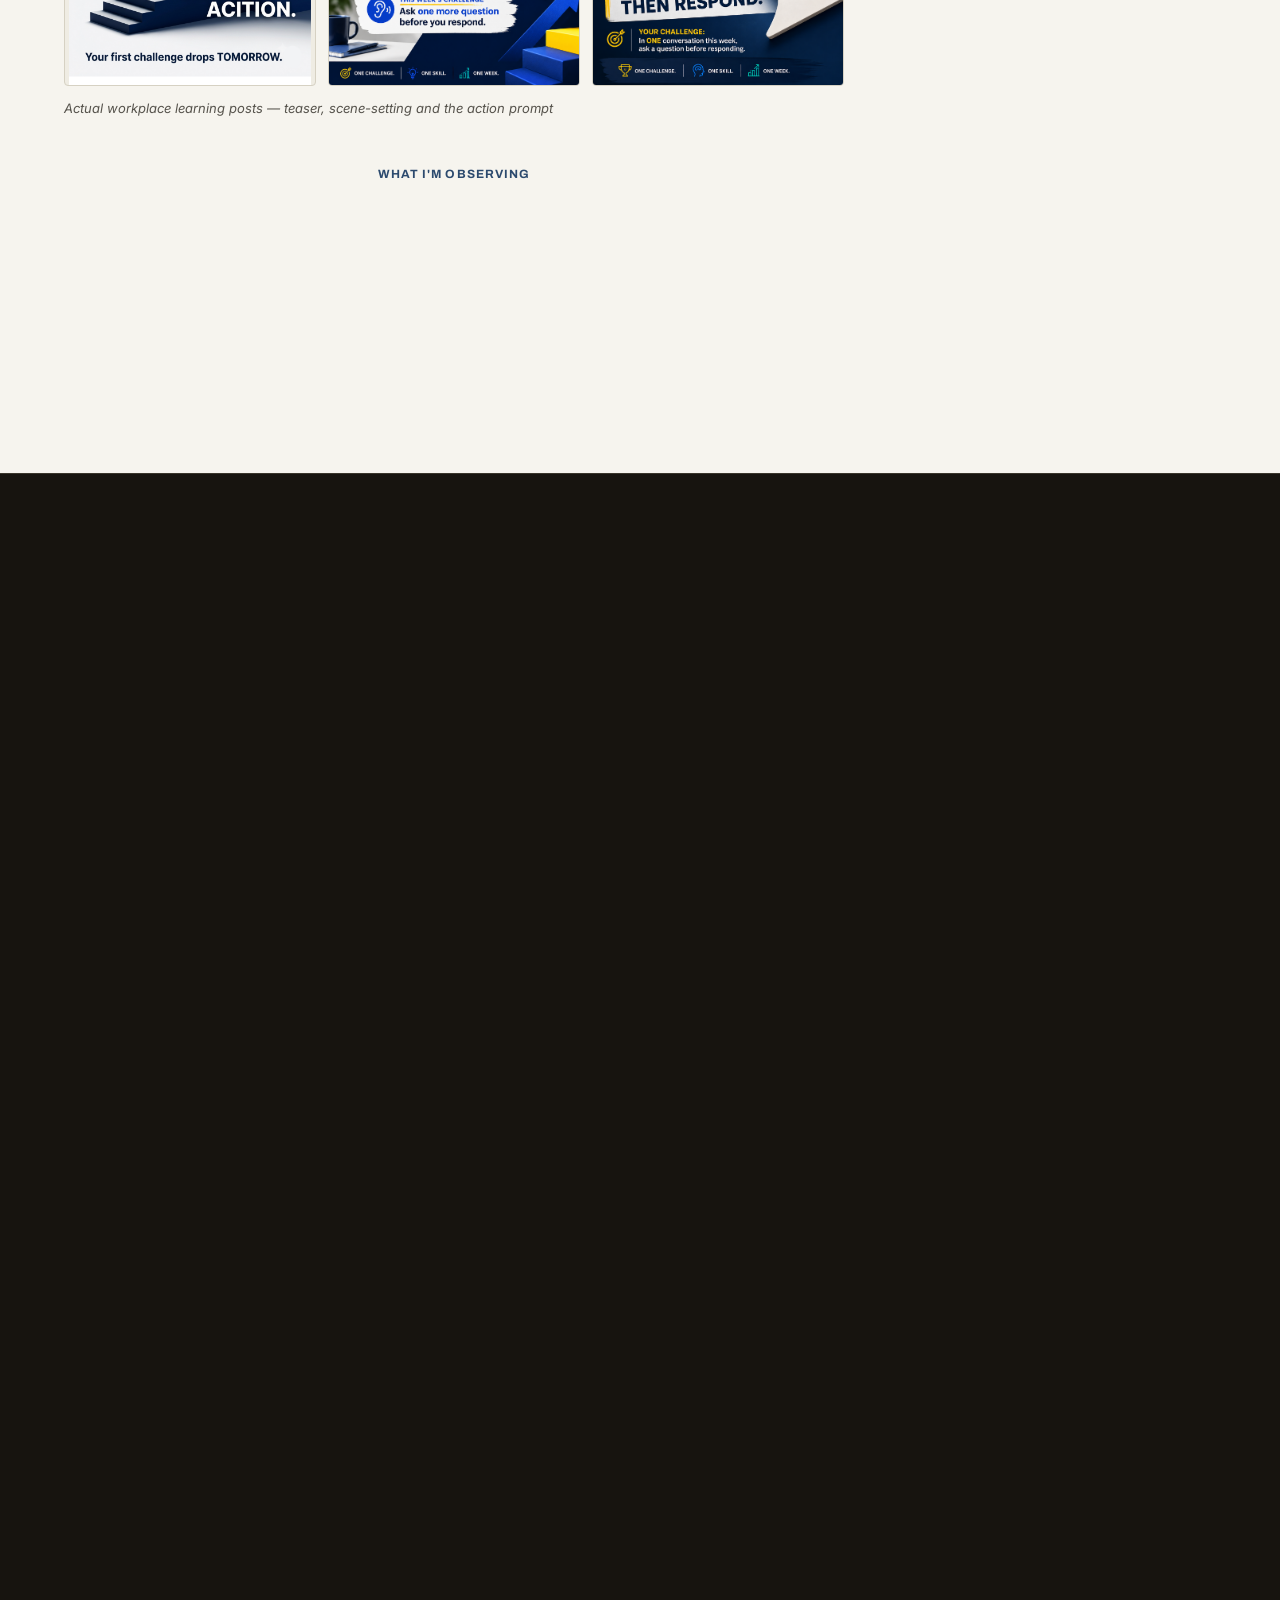
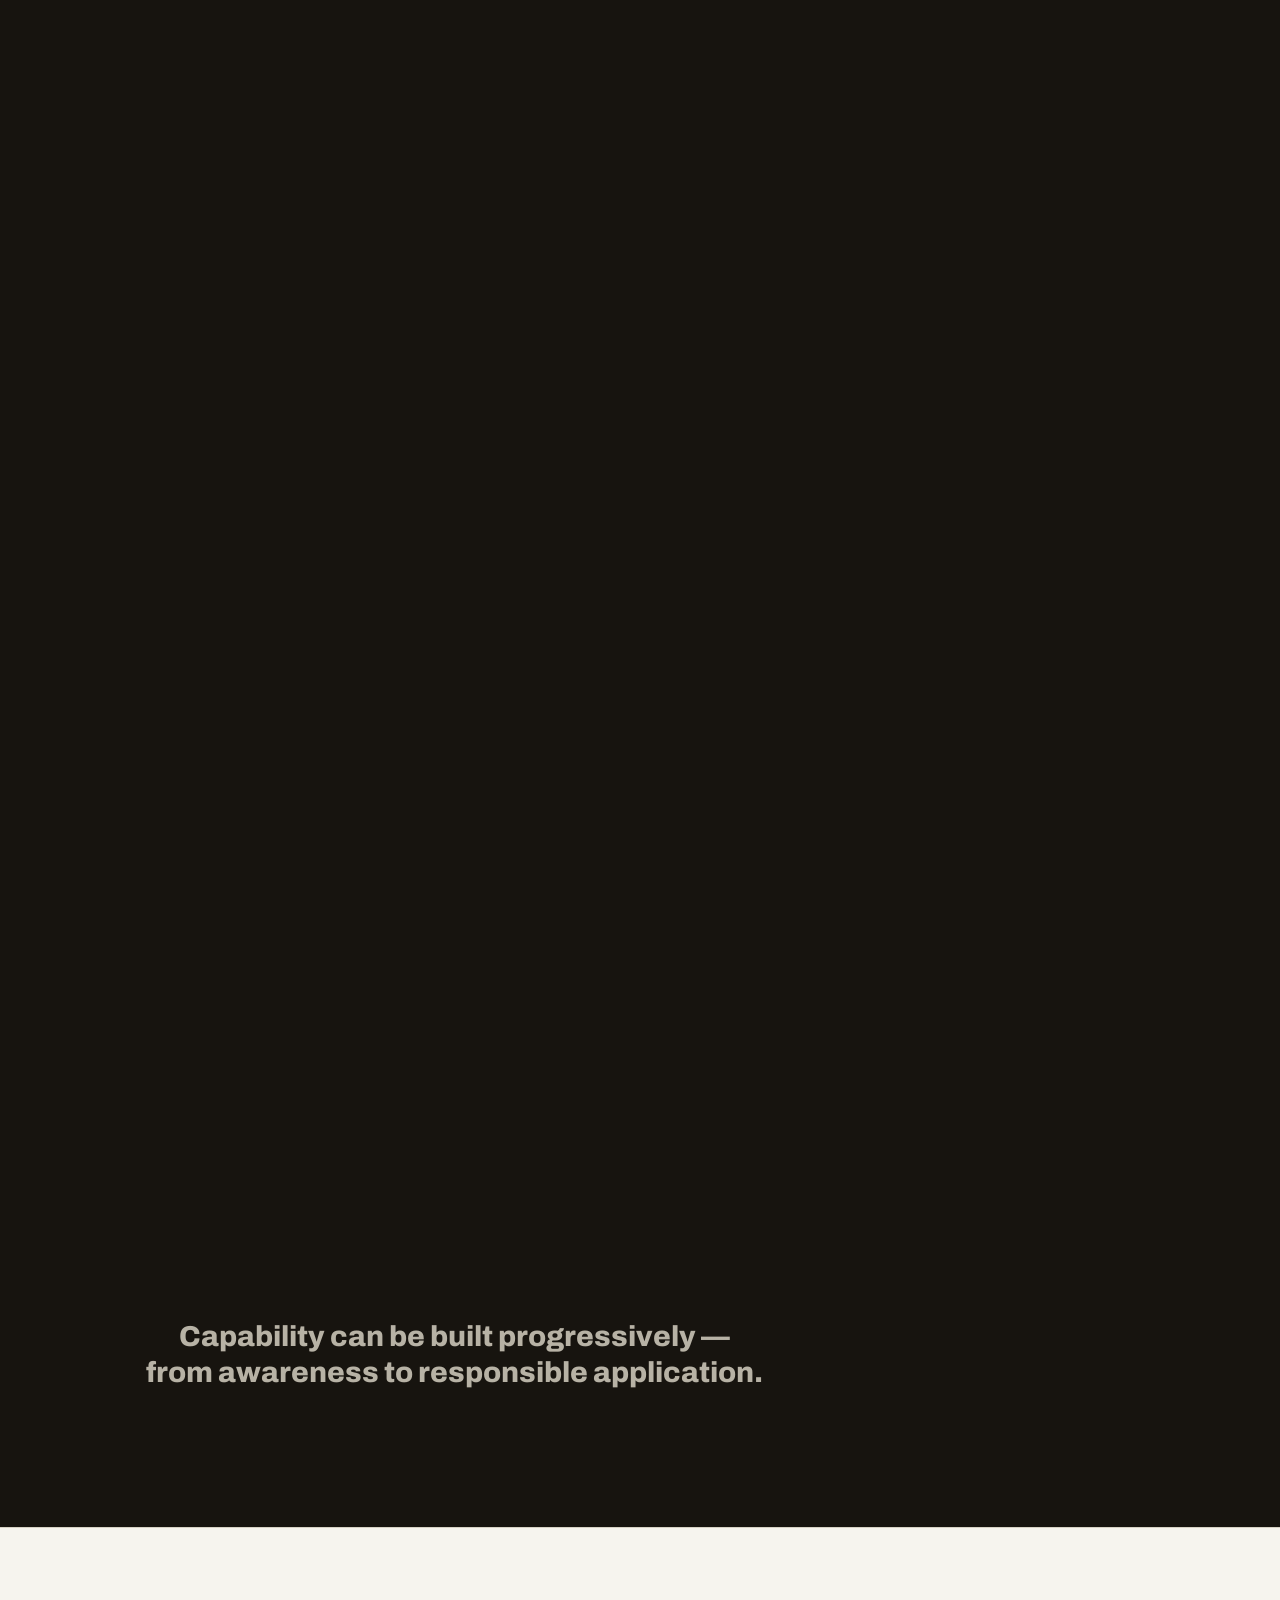
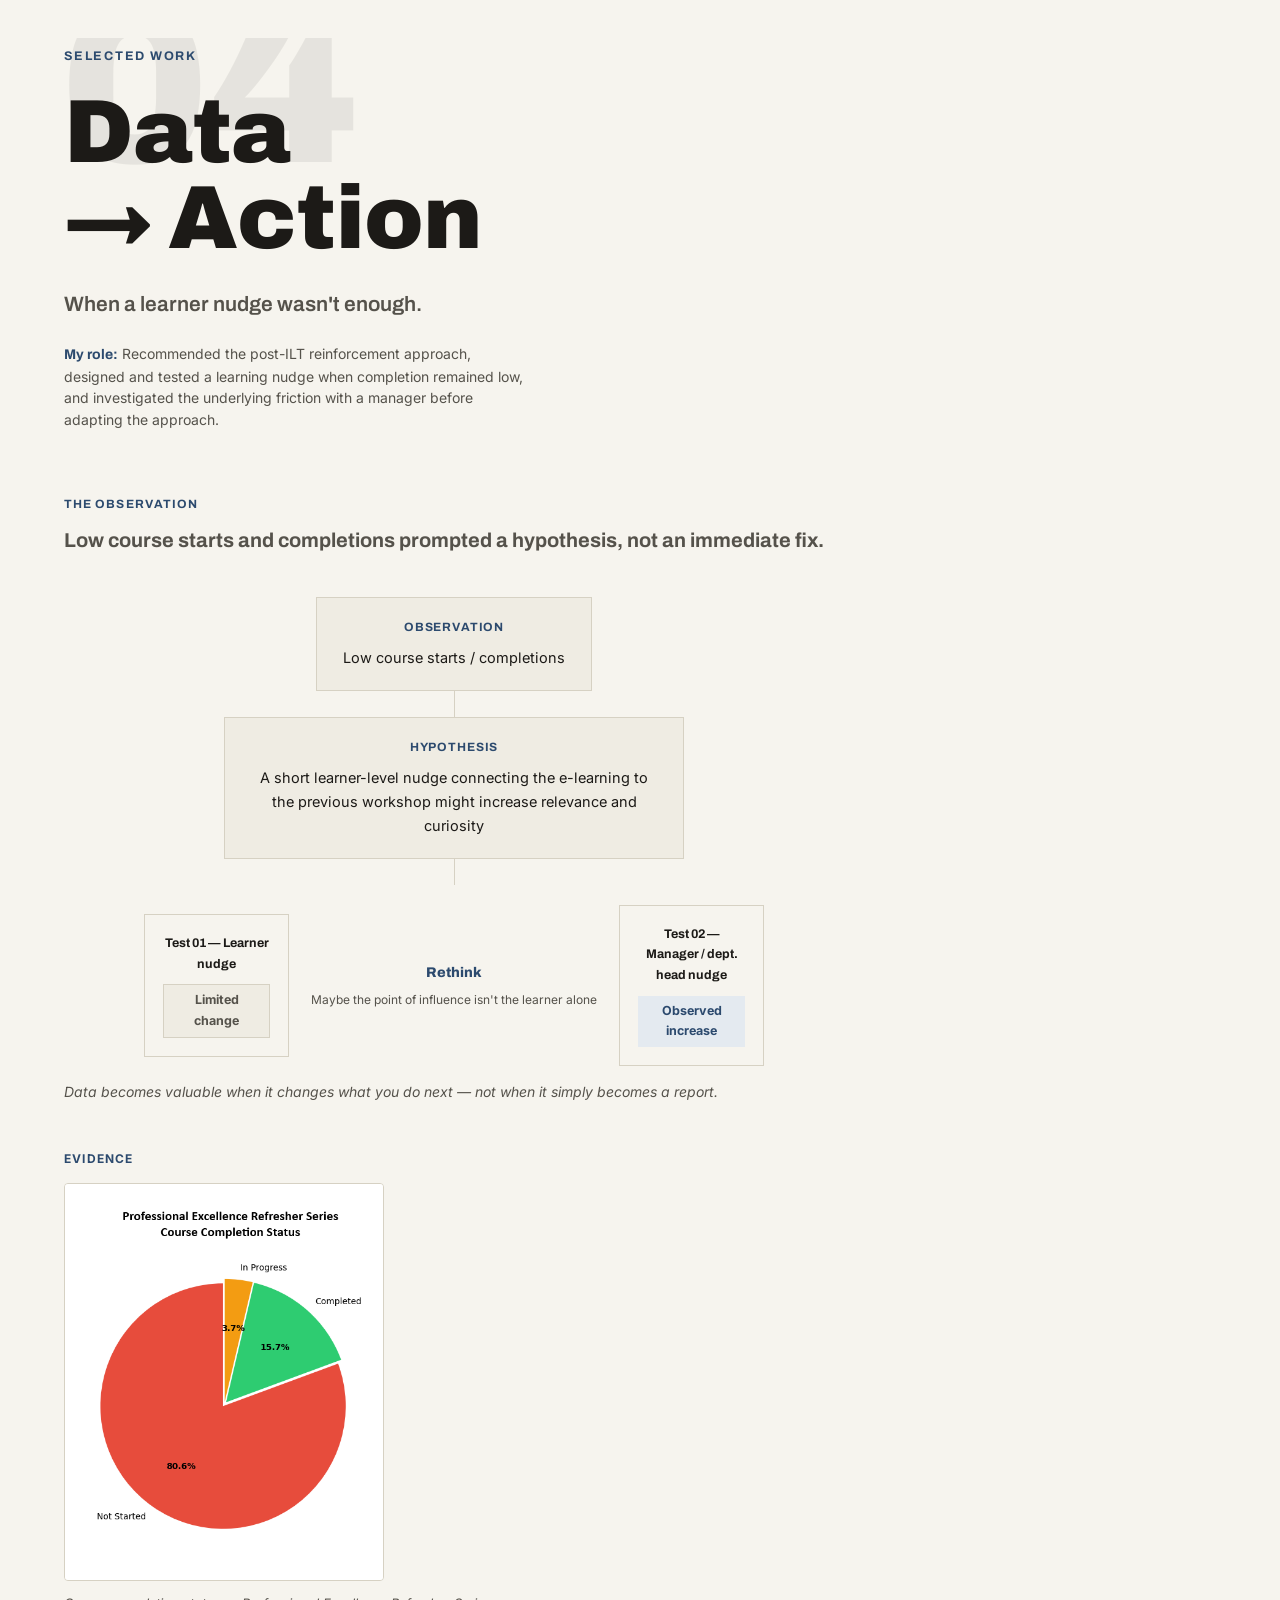
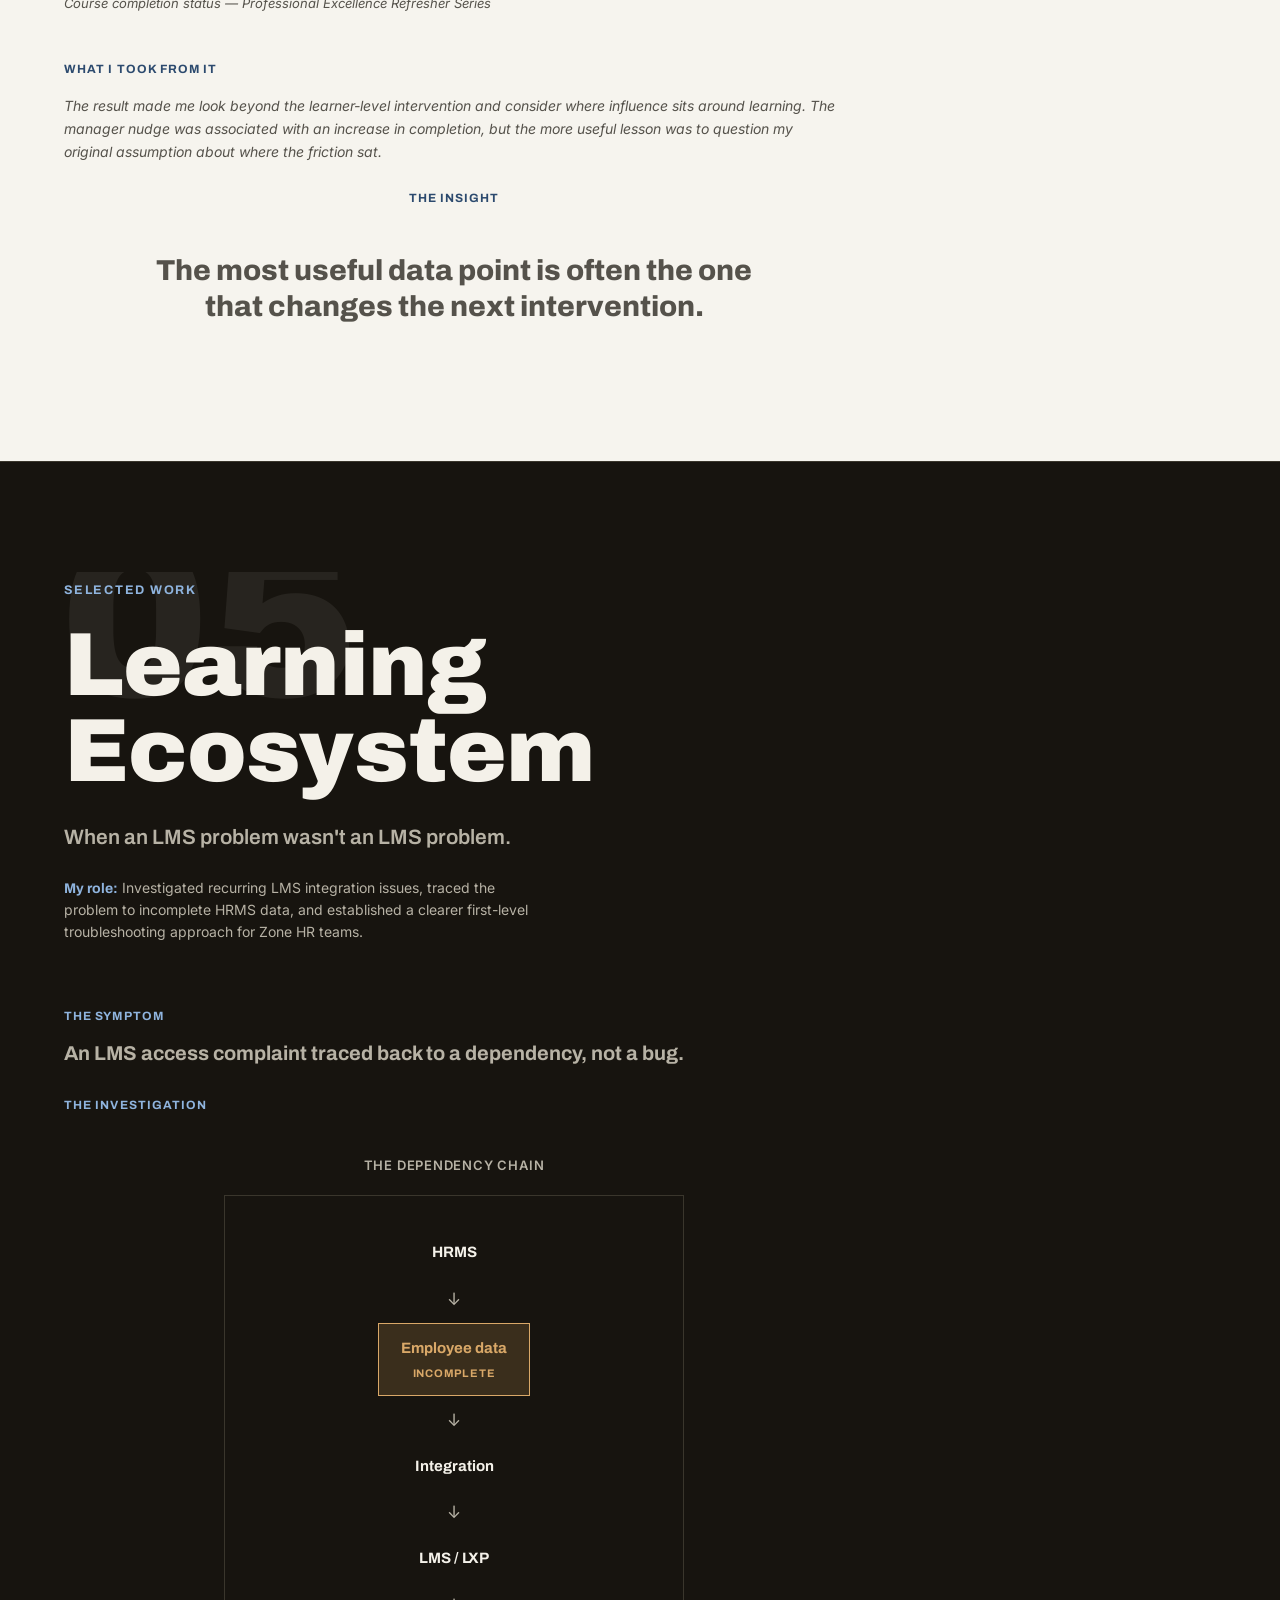
==== commit 9c451f9d: "Add files via upload" ====
--- a/index (1).html
+++ b/index (1).html
@@ -281,6 +281,7 @@
       <span class="eyebrow reveal">The idea</span>
       <p class="case-idea reveal">Turning new-joiner experience into organisational learning. New hires don't arrive empty-handed. They carry practices, comparisons and outside perspective that quietly disappears once they settle in.</p>
 
+      <span class="eyebrow reveal">The opportunity</span>
       <div class="window-diagram reveal" role="img" aria-label="The fresh perspective window sits between joining and normalising — the period during which a new joiner's outside perspective is available before it fades.">
         <p class="diagram-label">The fresh perspective window</p>
         <div class="window-track">
@@ -293,6 +294,7 @@
         <p class="window-caption">The window narrows the longer it stays unused.</p>
       </div>
 
+      <span class="eyebrow reveal">The proposed approach</span>
       <div class="pathway reveal" role="img" aria-label="The proposed journey flows from observe, to converse, to capture, to curate, to connect, to explore.">
         <p class="diagram-label">The proposed journey</p>
         <svg class="pathway-svg" viewBox="0 0 640 90" preserveAspectRatio="none" aria-hidden="true" focusable="false">
@@ -311,11 +313,8 @@
         <div><dt>Success measures</dt><dd>To be defined at the point of implementation.</dd></div>
       </dl>
 
-      <div class="shift shift-loose reveal">
-        <span class="eyebrow">The shift</span>
-        <p class="shift-from">From — new joiner as learner</p>
-        <p class="shift-to">To — new joiner as observer, and potential source of insight</p>
-      </div>
+      <span class="eyebrow reveal">What I'd test</span>
+      <p class="case-caption reveal">Whether new-joiner perspectives can surface useful organisational insights — and what timing, psychological safety and ownership would be needed to make the approach work.</p>
 
       <span class="eyebrow eyebrow-center reveal">The insight</span>
       <p class="case-insight reveal">New joiners aren't only recipients of organisational knowledge. They can also be temporary observers of it.</p>
@@ -336,7 +335,7 @@
     </div>
 
     <div class="case-body">
-      <span class="eyebrow reveal">The idea</span>
+      <span class="eyebrow reveal">The design</span>
       <p class="case-idea reveal">From "shorter learning" to learning distributed across the rhythm of the working week.</p>
 
       <div class="calendar reveal" role="img" aria-label="A weekly rhythm: Monday brings a familiar workplace scenario for experience, Wednesday introduces a bite-sized practical idea to learn, and Friday prompts reflection. Tuesday, Thursday and the weekend stay quiet.">
@@ -397,13 +396,7 @@
         <figcaption>Actual workplace learning posts — teaser, scene-setting and the action prompt</figcaption>
       </figure>
 
-      <div class="shift reveal">
-        <span class="eyebrow">The shift</span>
-        <p class="shift-from">From — shorter learning</p>
-        <p class="shift-to">To — learning in the flow of work</p>
-      </div>
-
-      <span class="eyebrow eyebrow-center reveal">The insight</span>
+      <span class="eyebrow eyebrow-center reveal">What I'm observing</span>
       <p class="case-insight reveal">Participation becomes easier when learning is designed around the rhythm of work.</p>
     </div>
   </article>
@@ -415,13 +408,13 @@
       <div class="chapter-content">
         <span class="chapter-kicker">Selected work</span>
         <h3 class="chapter-title">AI<br>Academy</h3>
-        <p class="chapter-dek">AI adoption isn't a one-course journey.</p>
+        <p class="chapter-dek">AI capability isn't built in one course.</p>
         <p class="case-role"><span class="case-role-label">My role:</span> Analysed the organisation-wide AI adoption findings, identified the need for a foundational AI learning journey, and independently designed the gamified learning series.</p>
       </div>
     </div>
 
     <div class="case-body">
-      <span class="eyebrow reveal">The idea</span>
+      <span class="eyebrow reveal">The question</span>
       <p class="case-idea reveal">The organisation wanted to build AI capability. Discovery explored how employees were actually approaching AI and what influenced adoption — less a problem to fix than a capability to build.</p>
 
       <div class="flow-diagram reveal" role="img" aria-label="Business request, then AI adoption survey, then understand current state, then identify barriers, then design capability journey.">
@@ -432,9 +425,10 @@
         <span>Design capability journey</span>
       </div>
 
-      <p class="case-caption reveal">Adoption was uneven. Some employees weren't fully integrating AI into their work because they didn't fully rely on or trust it.</p>
-
-      <span class="eyebrow reveal">The model</span>
+      <span class="eyebrow reveal">What the discovery showed</span>
+      <p class="case-caption reveal">Most employees were already experimenting with AI, but there was no common foundation. Some employees were also hesitant to rely on AI in their work, pointing to differences in confidence and trust alongside differences in use.</p>
+
+      <span class="eyebrow reveal">The capability response</span>
       <div class="staircase-wrap reveal" role="img" aria-label="The AI capability journey ascends through four stages: AI Explorer for awareness, AI Whisperer for skill, AI Collaborator for application, and AI Guardian for responsibility.">
         <p class="diagram-label">The AI capability journey</p>
         <div class="staircase">
@@ -457,15 +451,9 @@
       </figure>
 
       <div class="conscious-block reveal">
-        <span class="eyebrow">Conscious AI adoption</span>
+        <span class="eyebrow">The design principle</span>
         <p class="conscious-lead">Neither blind dependence nor avoidance.</p>
         <p>The goal is AI judgement: know when to use it, know how to work with it, know where it adds value, know where human judgement stays in control.</p>
-      </div>
-
-      <div class="shift reveal">
-        <span class="eyebrow">The shift</span>
-        <p class="shift-from">From — one AI learning request</p>
-        <p class="shift-to">To — a progressive capability journey</p>
       </div>
 
       <span class="eyebrow eyebrow-center reveal">The insight</span>
@@ -486,7 +474,7 @@
     </div>
 
     <div class="case-body">
-      <span class="eyebrow reveal">The idea</span>
+      <span class="eyebrow reveal">The observation</span>
       <p class="case-idea reveal">Low course starts and completions prompted a hypothesis, not an immediate fix.</p>
 
       <div class="experiment-board reveal" role="img" aria-label="Observation: low course starts and completions. Hypothesis: a short learner-level nudge connecting the e-learning to the previous workshop might increase relevance and curiosity. Test 1, learner nudge, resulted in limited change. That prompted a rethink — maybe the point of influence isn't the learner alone — leading to Test 2, a manager or department head nudge, which resulted in an observed increase in completion.">
@@ -516,15 +504,6 @@
         </div>
       </div>
 
-      <div class="shift reveal">
-        <span class="eyebrow">The shift</span>
-        <div class="shift-diagram" aria-hidden="true">
-          <span>Learner</span><span class="shift-arrow">→</span><span>Manager</span>
-        </div>
-        <p class="shift-from">From — influencing the learner</p>
-        <p class="shift-to">To — looking for the wider point of influence</p>
-      </div>
-
       <p class="case-caption reveal">Data becomes valuable when it changes what you do next — not when it simply becomes a report.</p>
 
       <figure class="evidence-block evidence-hero reveal">
@@ -536,6 +515,9 @@
         </div>
         <figcaption>Course completion status — Professional Excellence Refresher Series</figcaption>
       </figure>
+
+      <span class="eyebrow reveal">What I took from it</span>
+      <p class="case-caption reveal">The result made me look beyond the learner-level intervention and consider where influence sits around learning. The manager nudge was associated with an increase in completion, but the more useful lesson was to question my original assumption about where the friction sat.</p>
 
       <span class="eyebrow eyebrow-center reveal">The insight</span>
       <p class="case-insight reveal">The most useful data point is often the one that changes the next intervention.</p>
@@ -555,9 +537,10 @@
     </div>
 
     <div class="case-body">
-      <span class="eyebrow reveal">The idea</span>
+      <span class="eyebrow reveal">The symptom</span>
       <p class="case-idea reveal">An LMS access complaint traced back to a dependency, not a bug.</p>
 
+      <span class="eyebrow reveal">The investigation</span>
       <div class="systems-map reveal" role="img" aria-label="A dependency chain: HRMS feeds employee data, which feeds integration, which feeds the LMS or LXP, which determines learning access. The breakpoint sits at employee data, which was incomplete.">
         <p class="diagram-label">The dependency chain</p>
         <div class="sys-chain">
@@ -572,6 +555,8 @@
           <span class="sys-node">Learning access</span>
         </div>
       </div>
+
+      <span class="eyebrow reveal">The root cause</span>
       <p class="case-caption reveal">Incomplete HRMS data broke the chain long before it reached the LMS.</p>
 
       <div class="flow-diagram reveal" role="img" aria-label="Complaint, then investigation, then root cause, then intervention, then ongoing control.">
@@ -582,8 +567,10 @@
         <span>Ongoing control</span>
       </div>
 
+      <span class="eyebrow reveal">The response</span>
       <p class="case-caption reveal">Required HRMS information wasn't consistently completed. The response coordinated with ZHRs to close the gap.</p>
 
+      <span class="eyebrow reveal">The control loop</span>
       <div class="loop-diagram reveal" role="img" aria-label="A manual reconciliation loop, run repeatedly: compare HRMS new joiner data with LMS user data, identify missing users, flag to ZHR, check required HRMS fields, resolve, verify integration, then start again.">
         <span class="status-tag status-manual">Manual reconciliation / control loop</span>
         <div class="loop-steps">
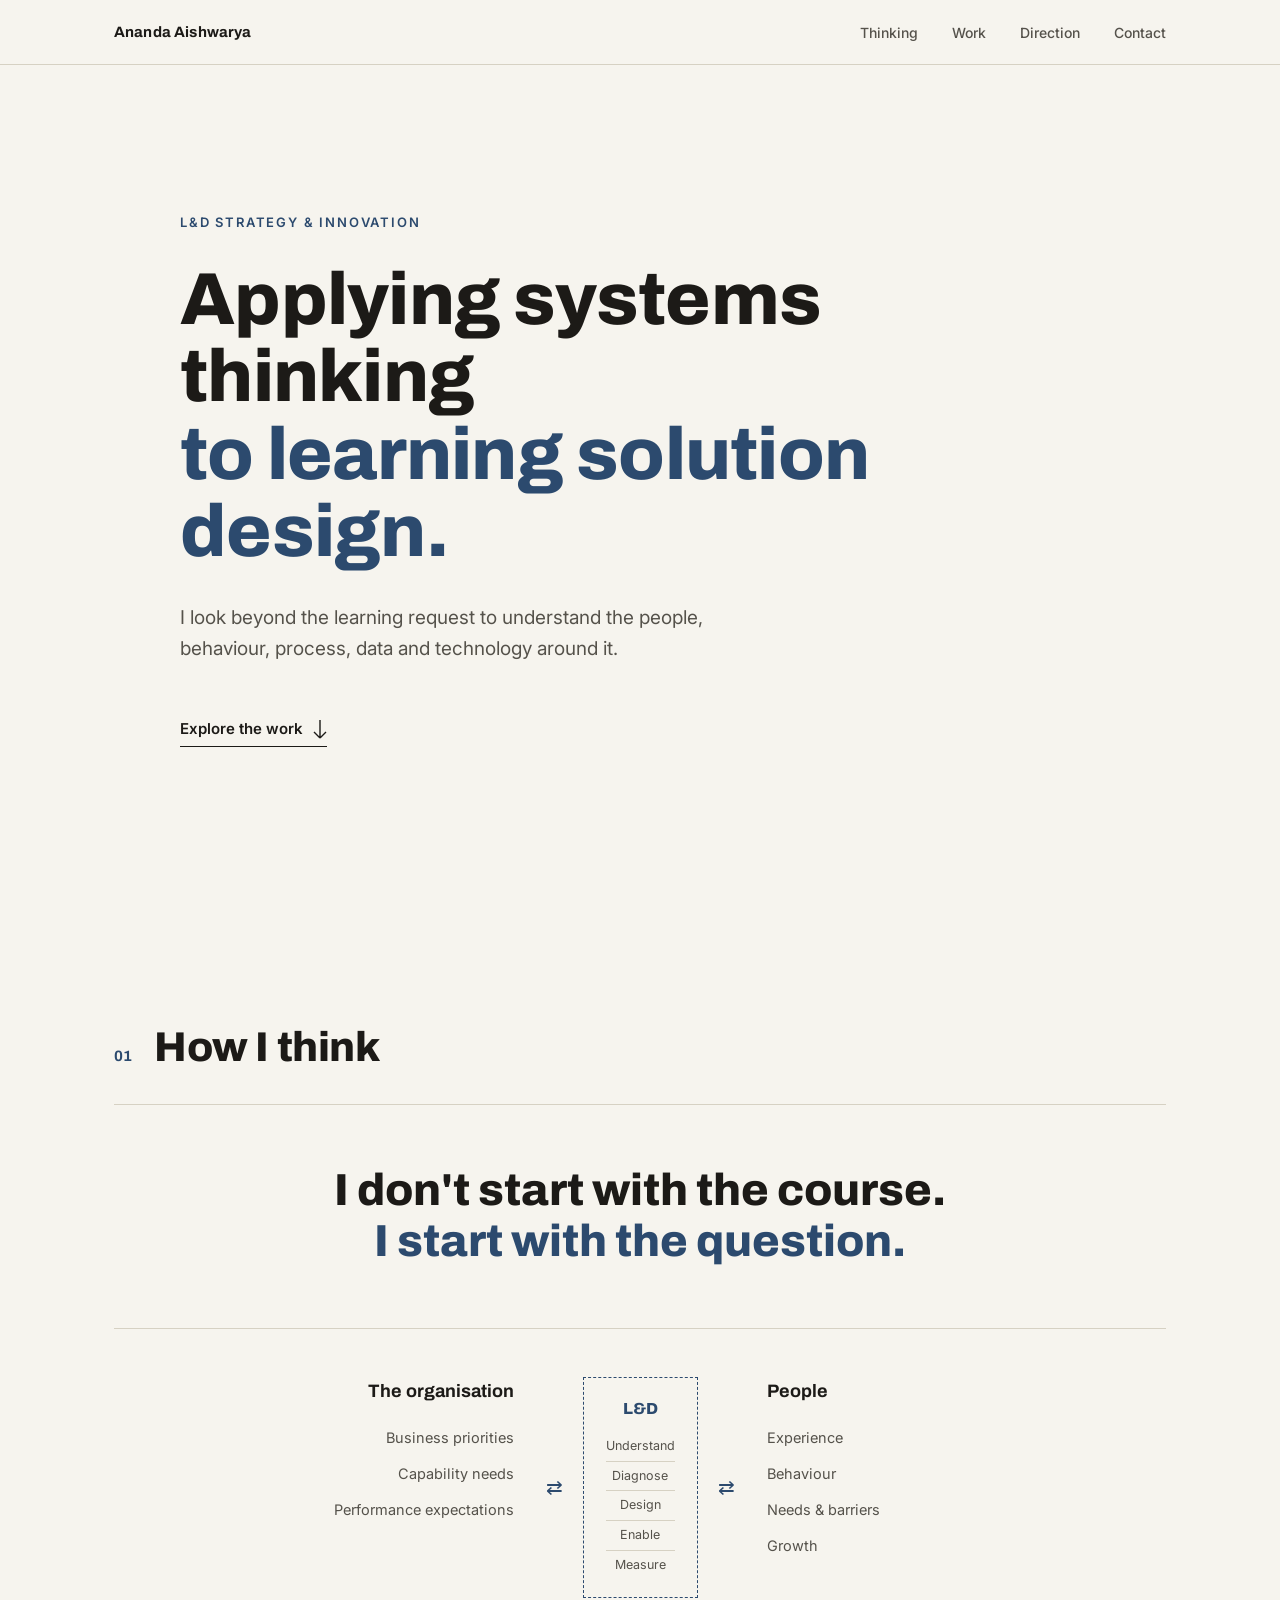
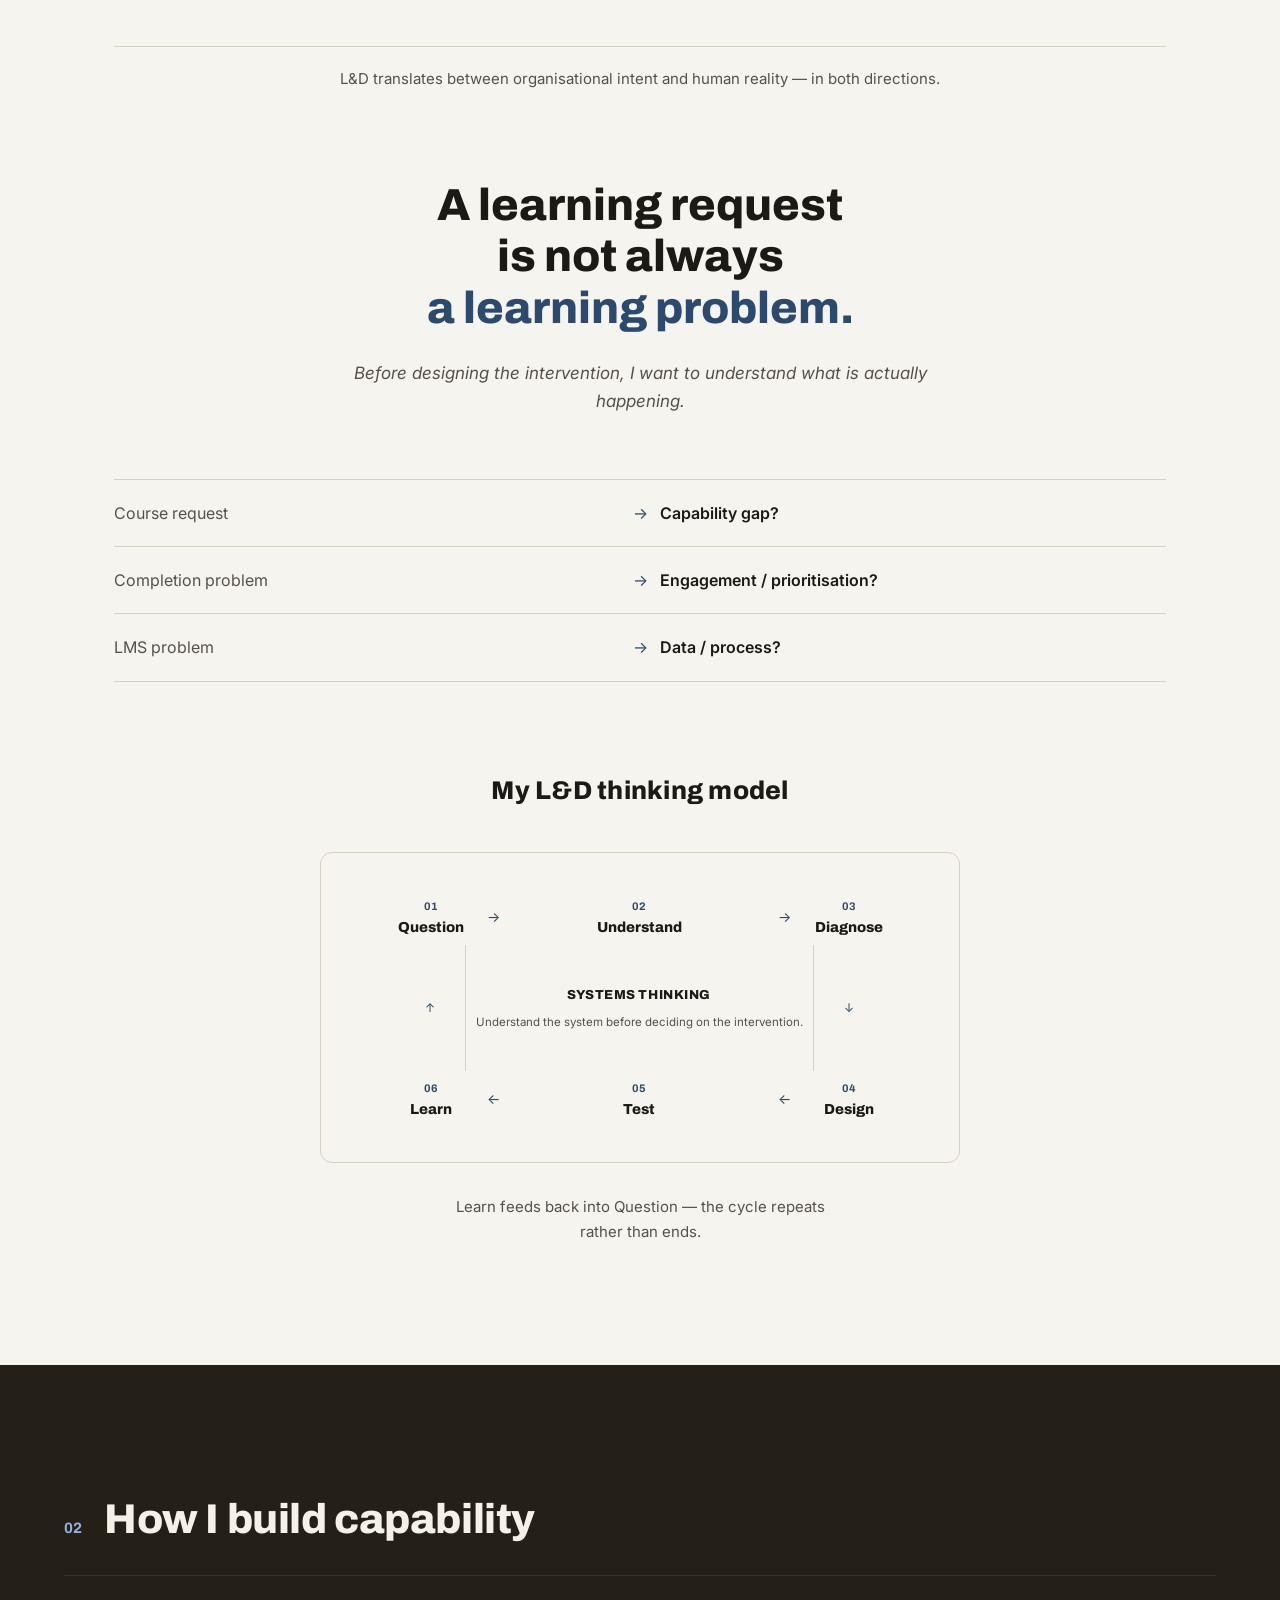
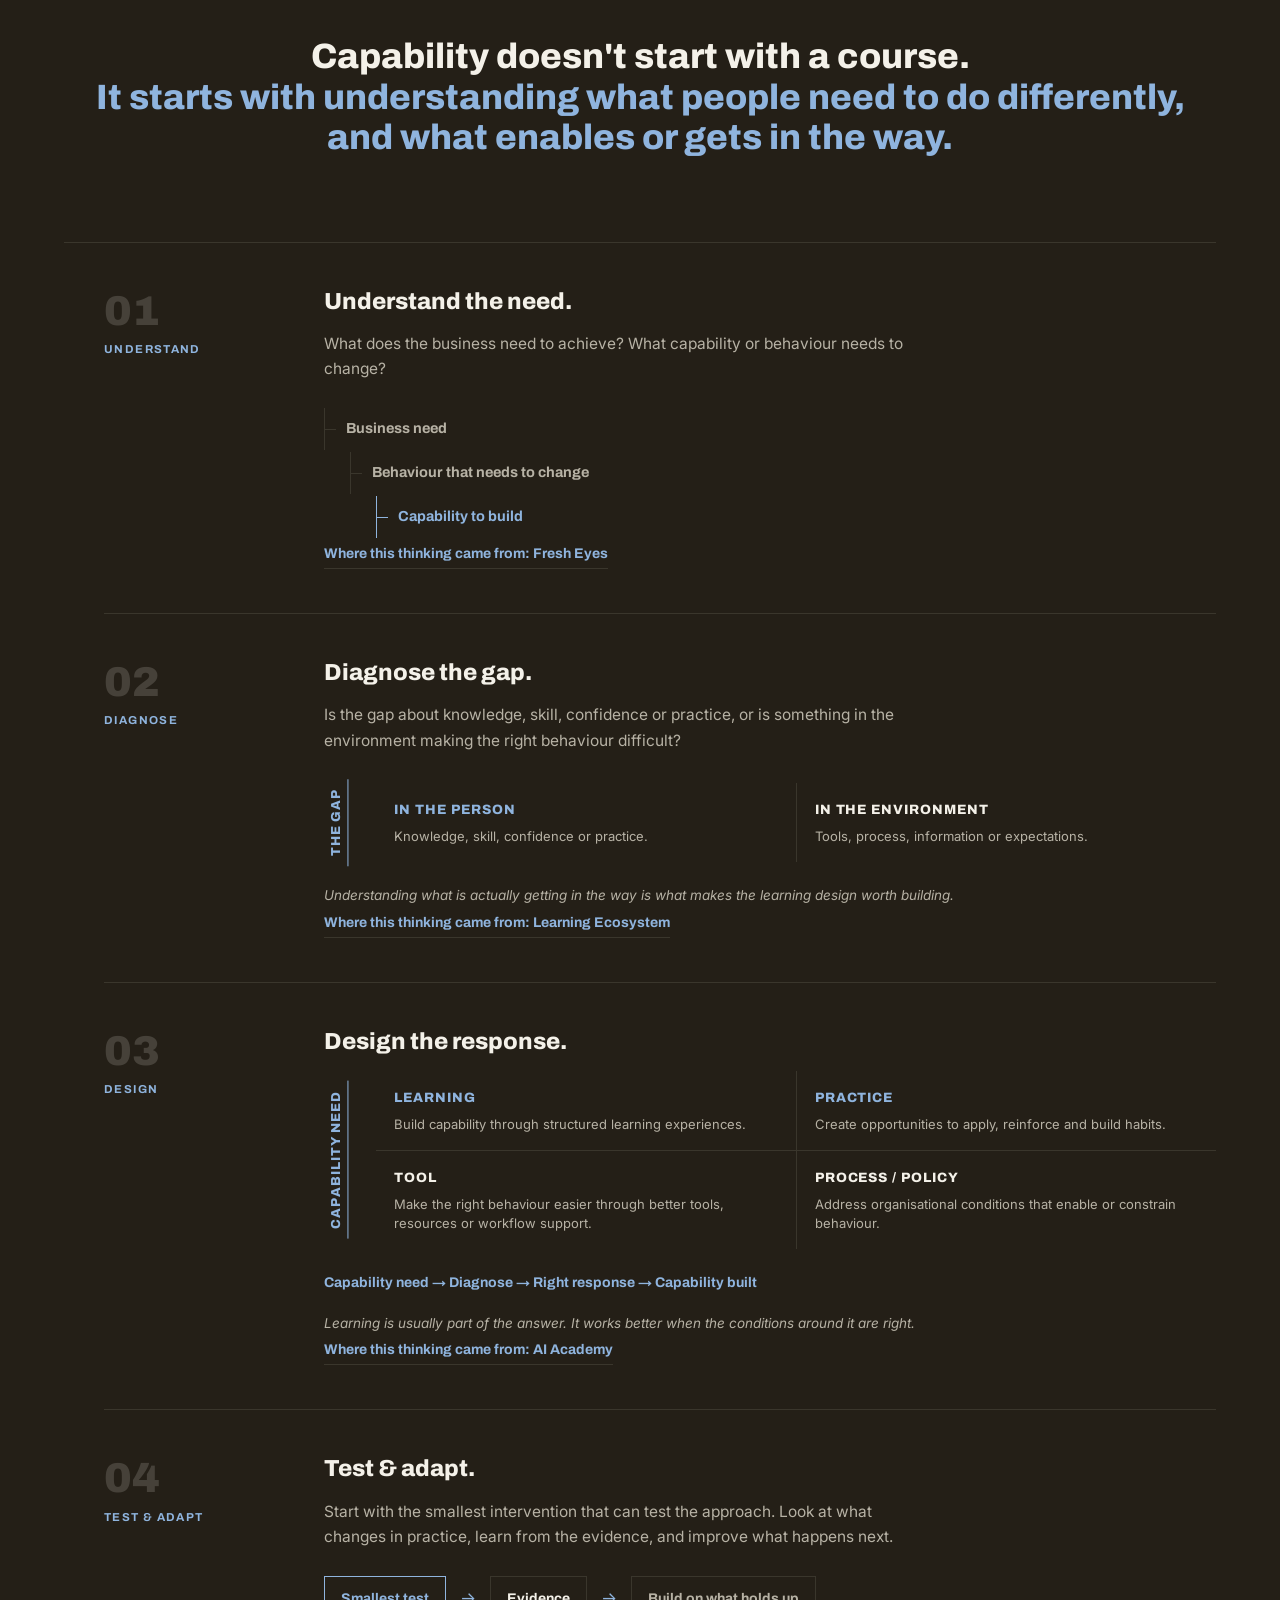
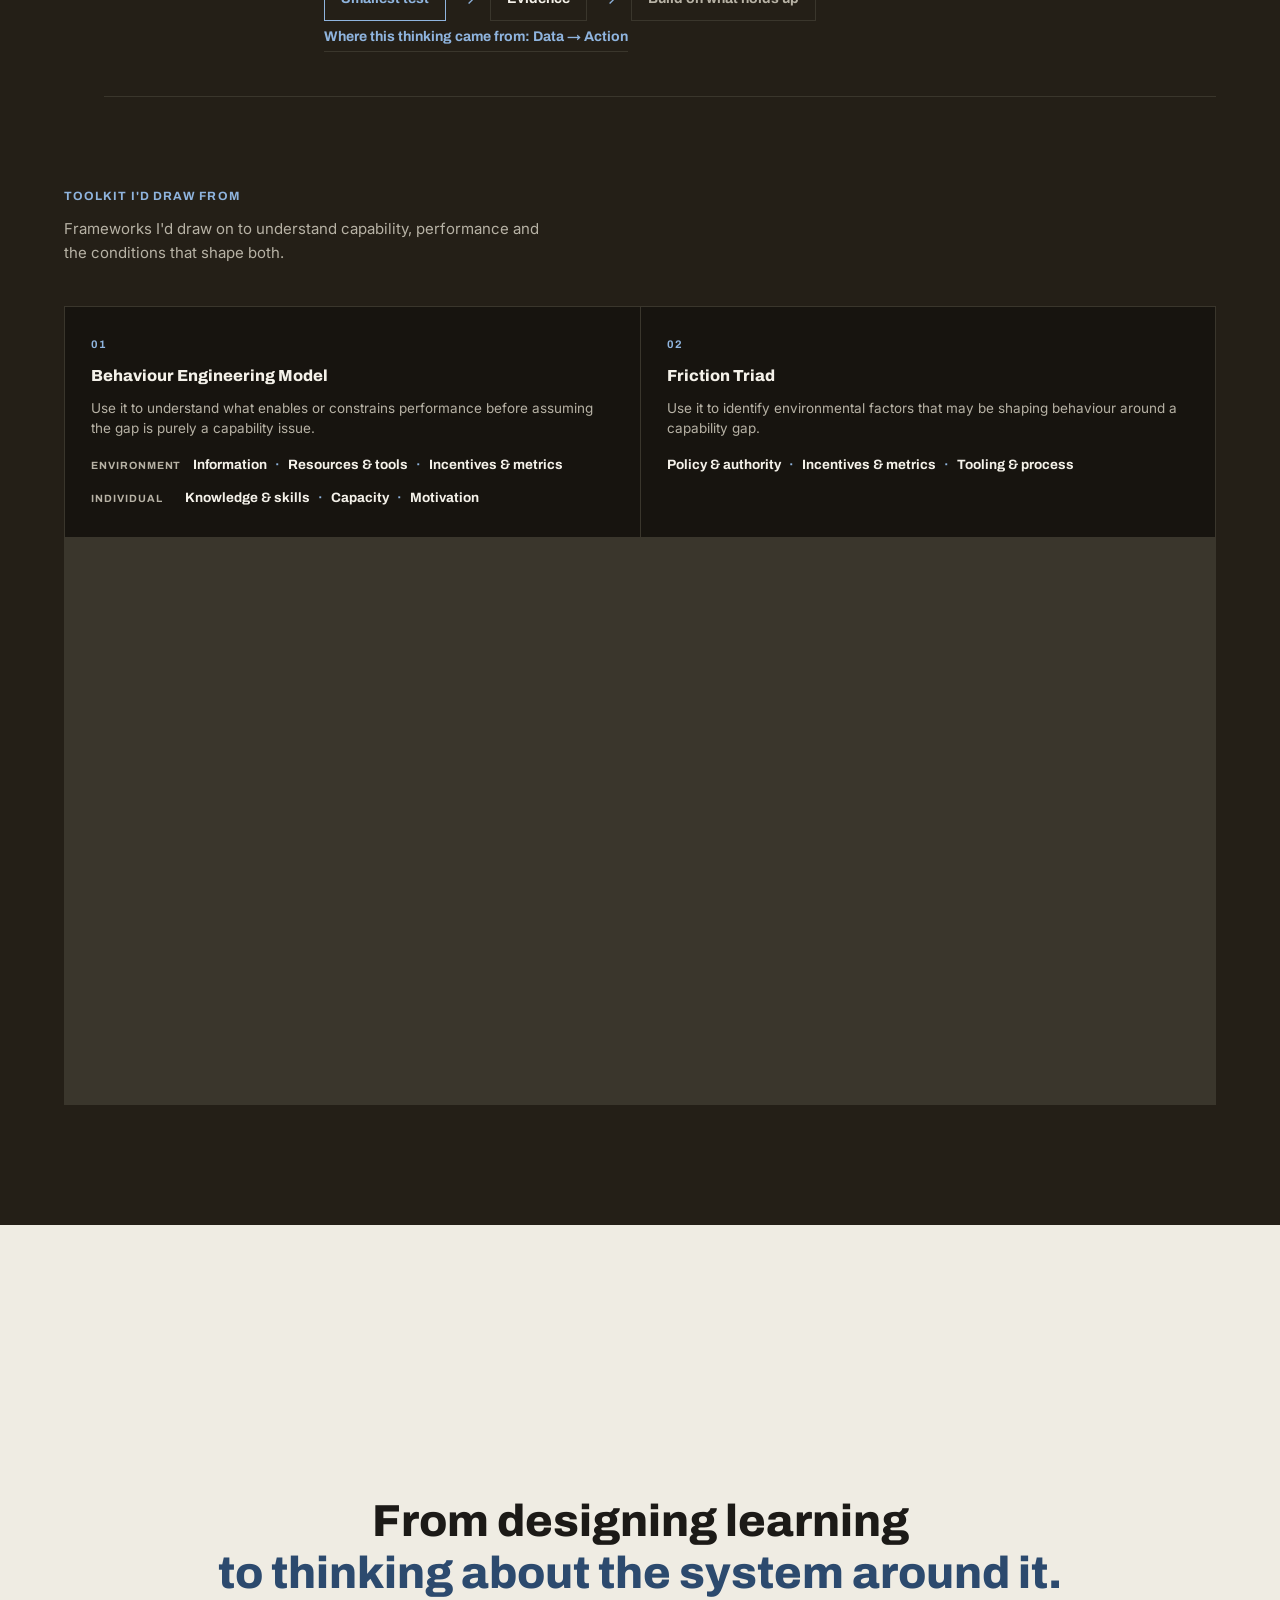
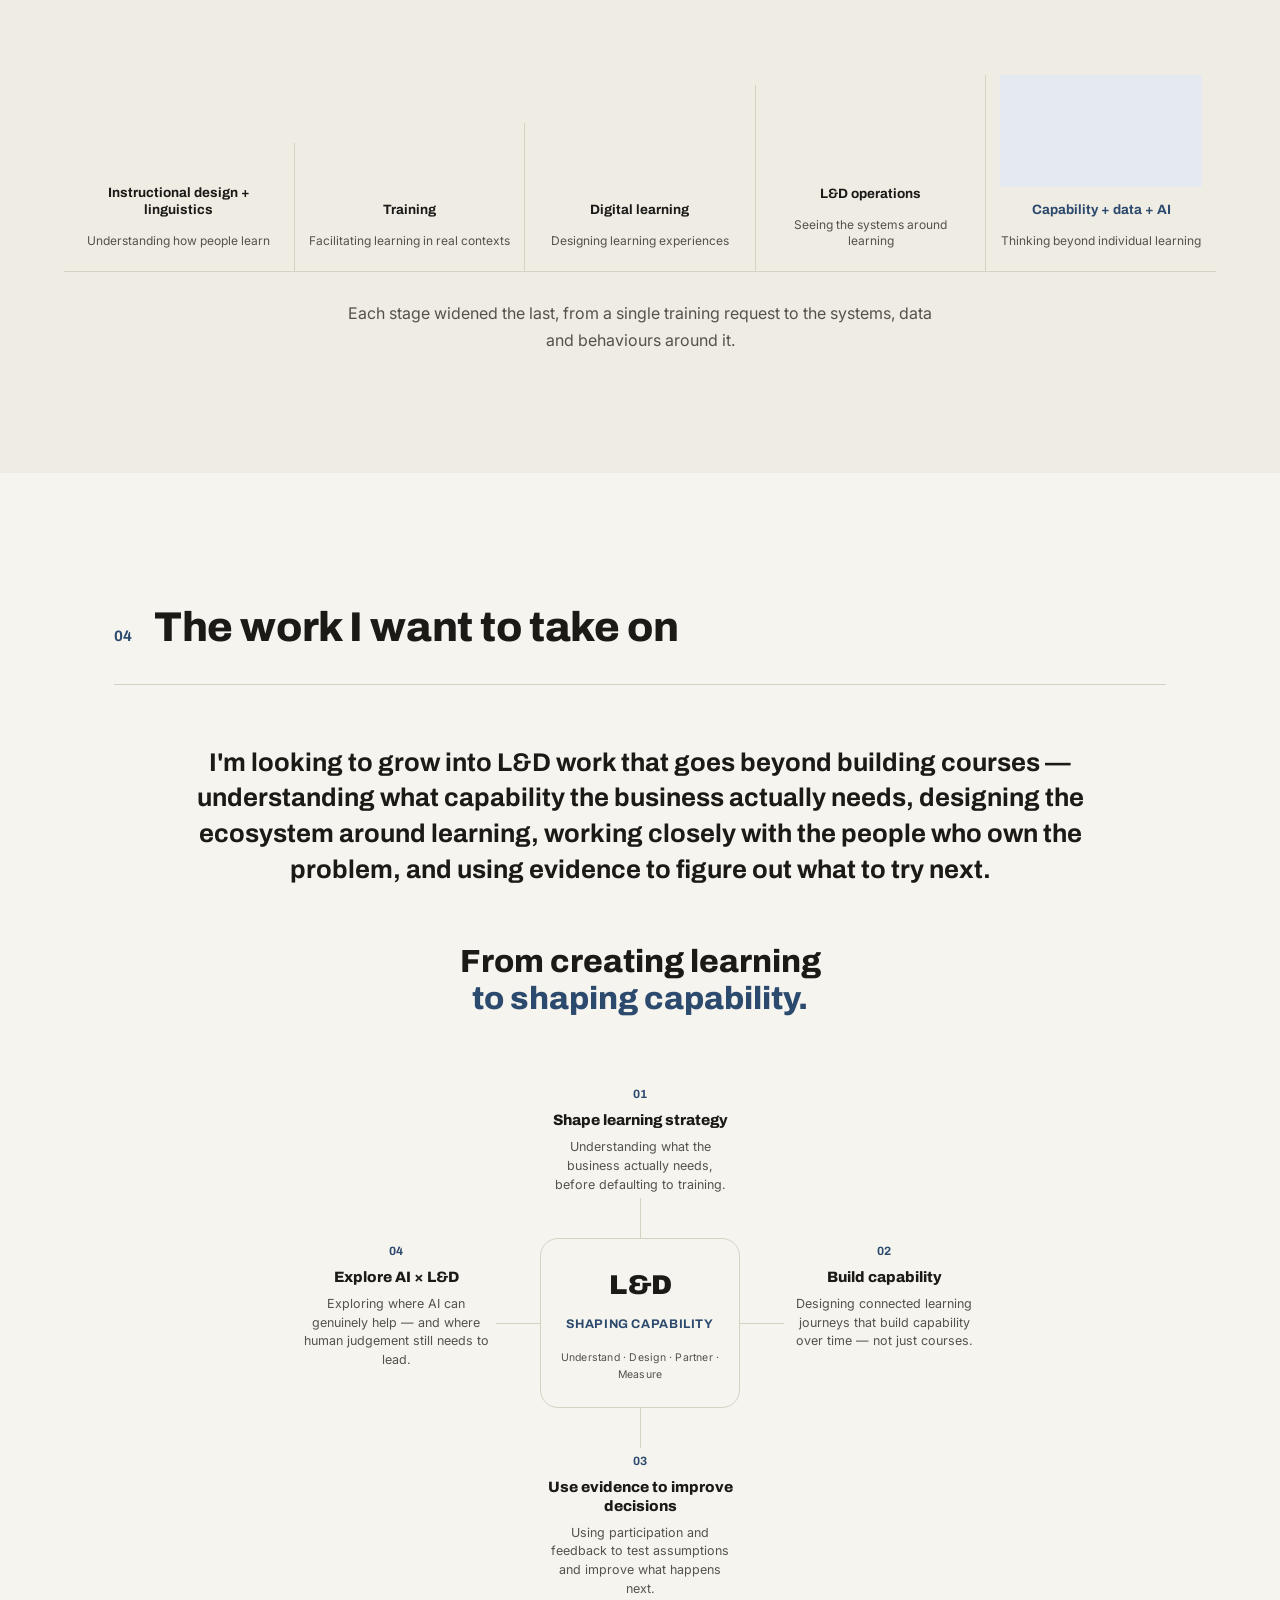
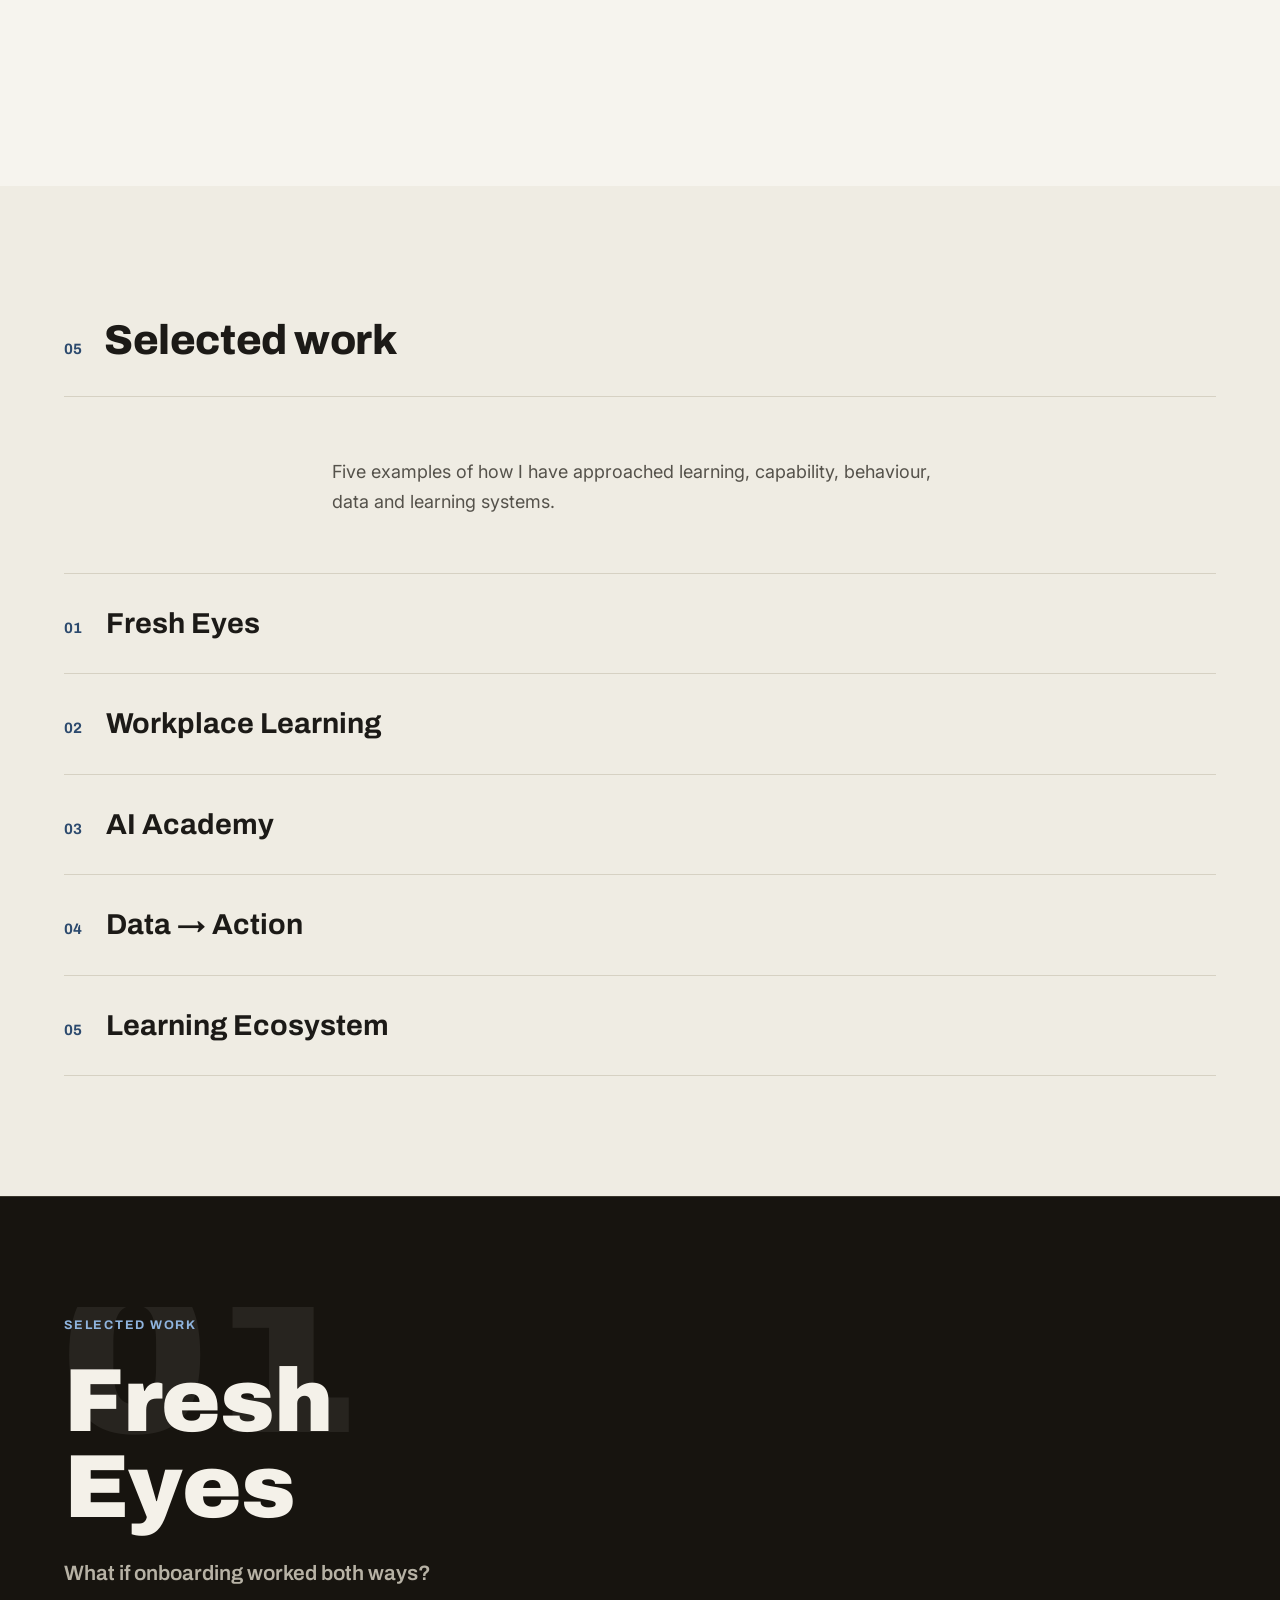
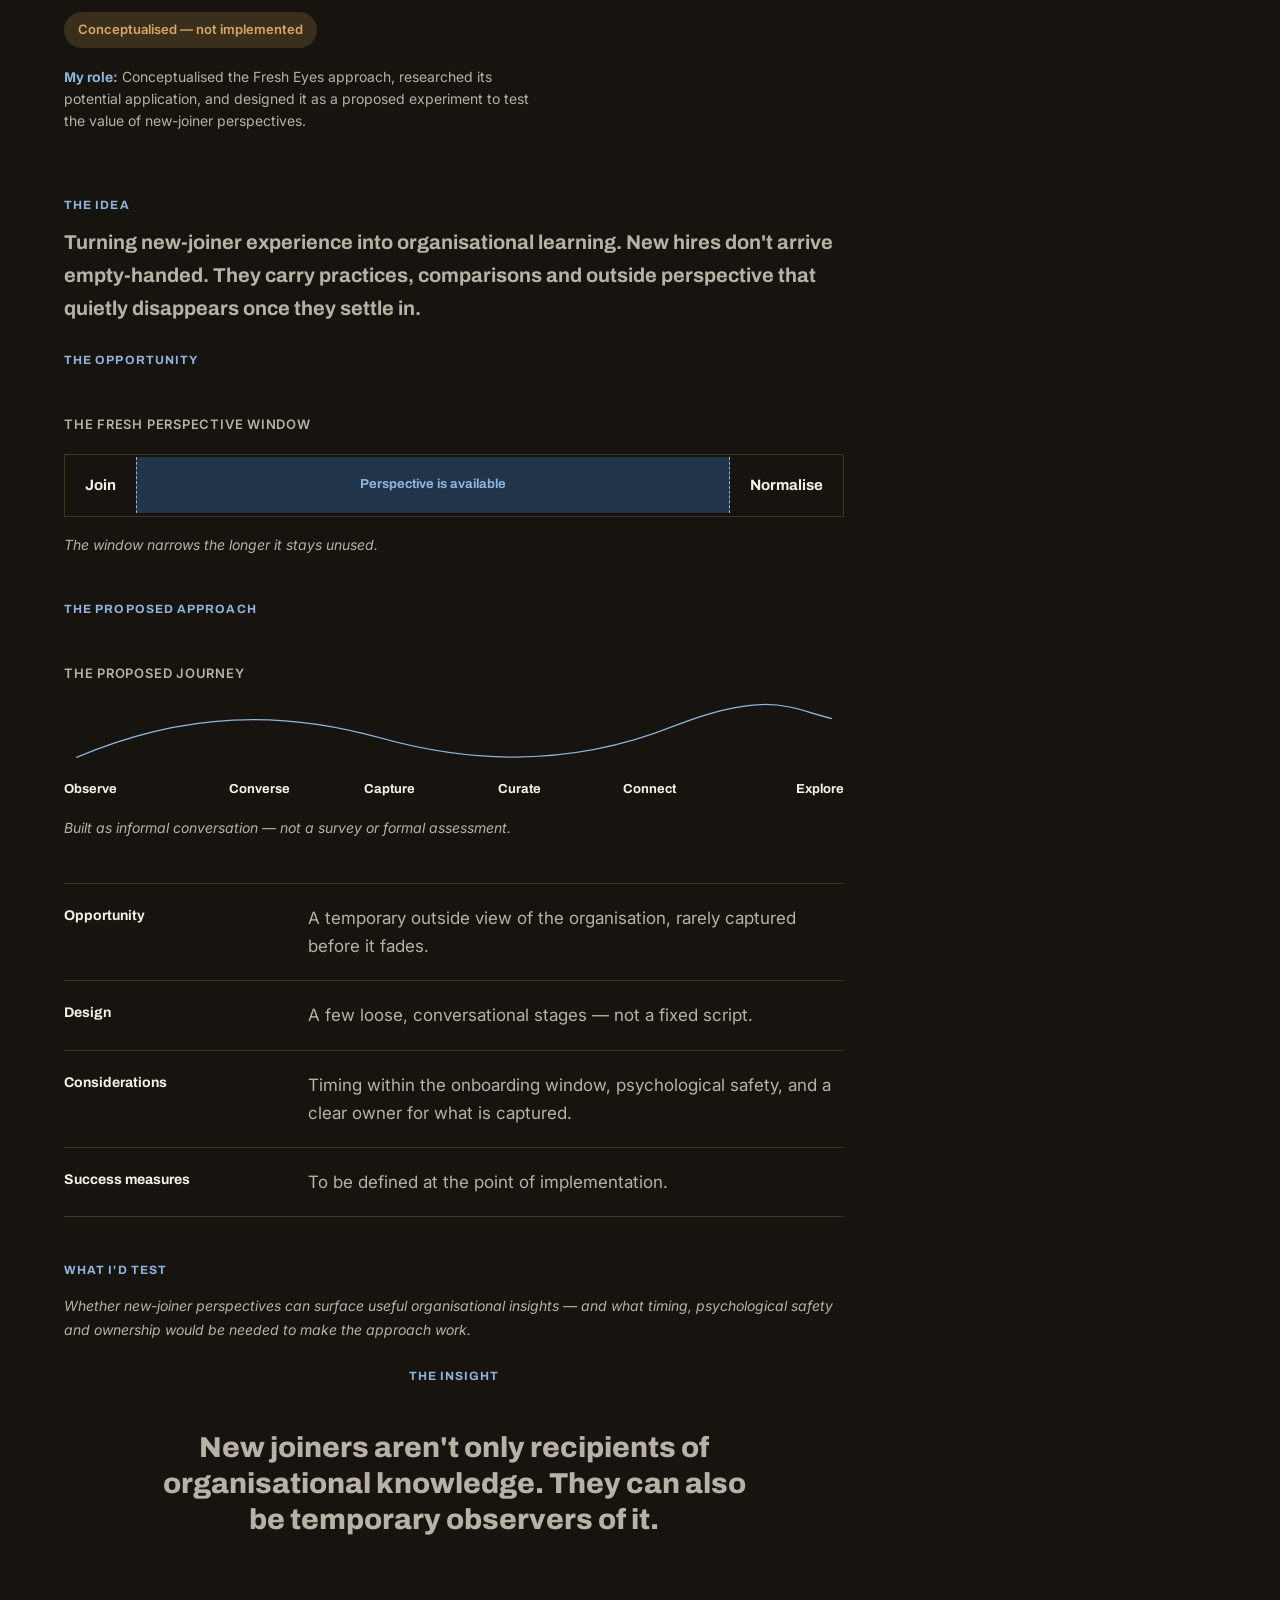
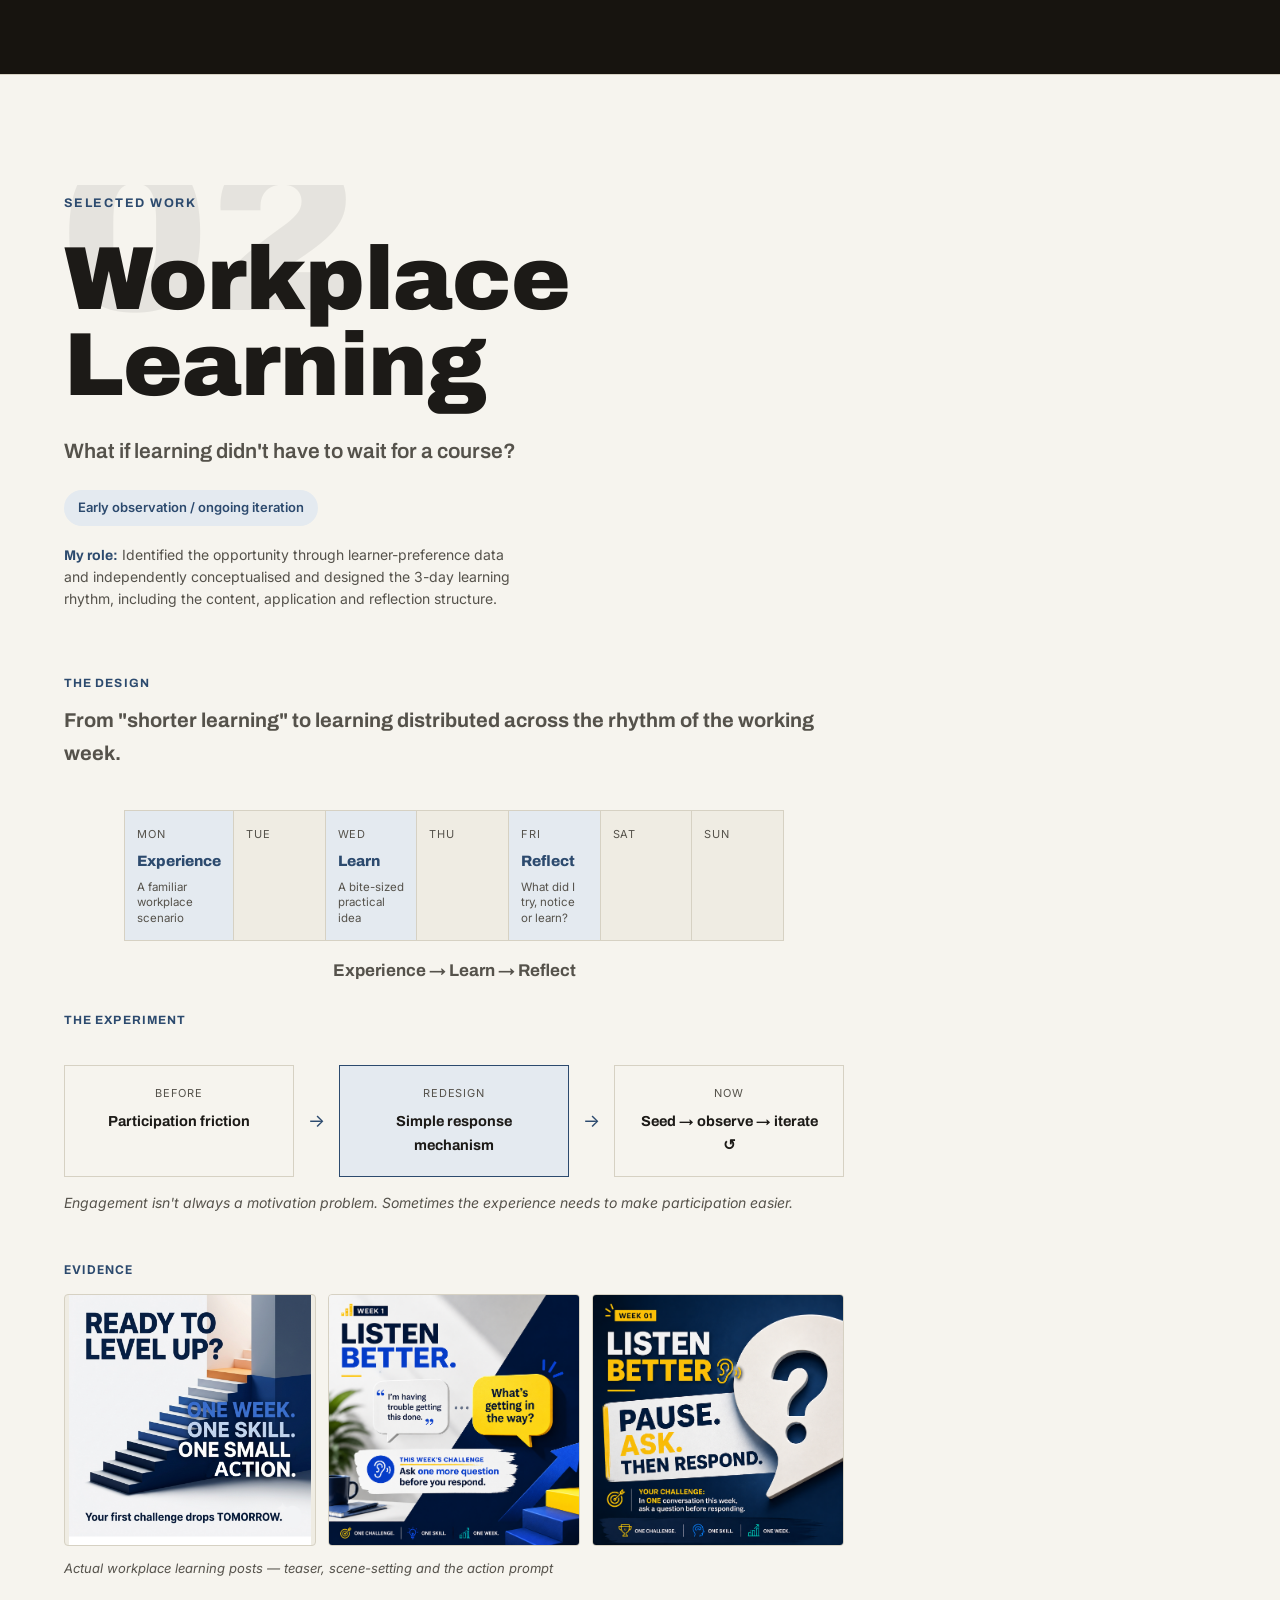
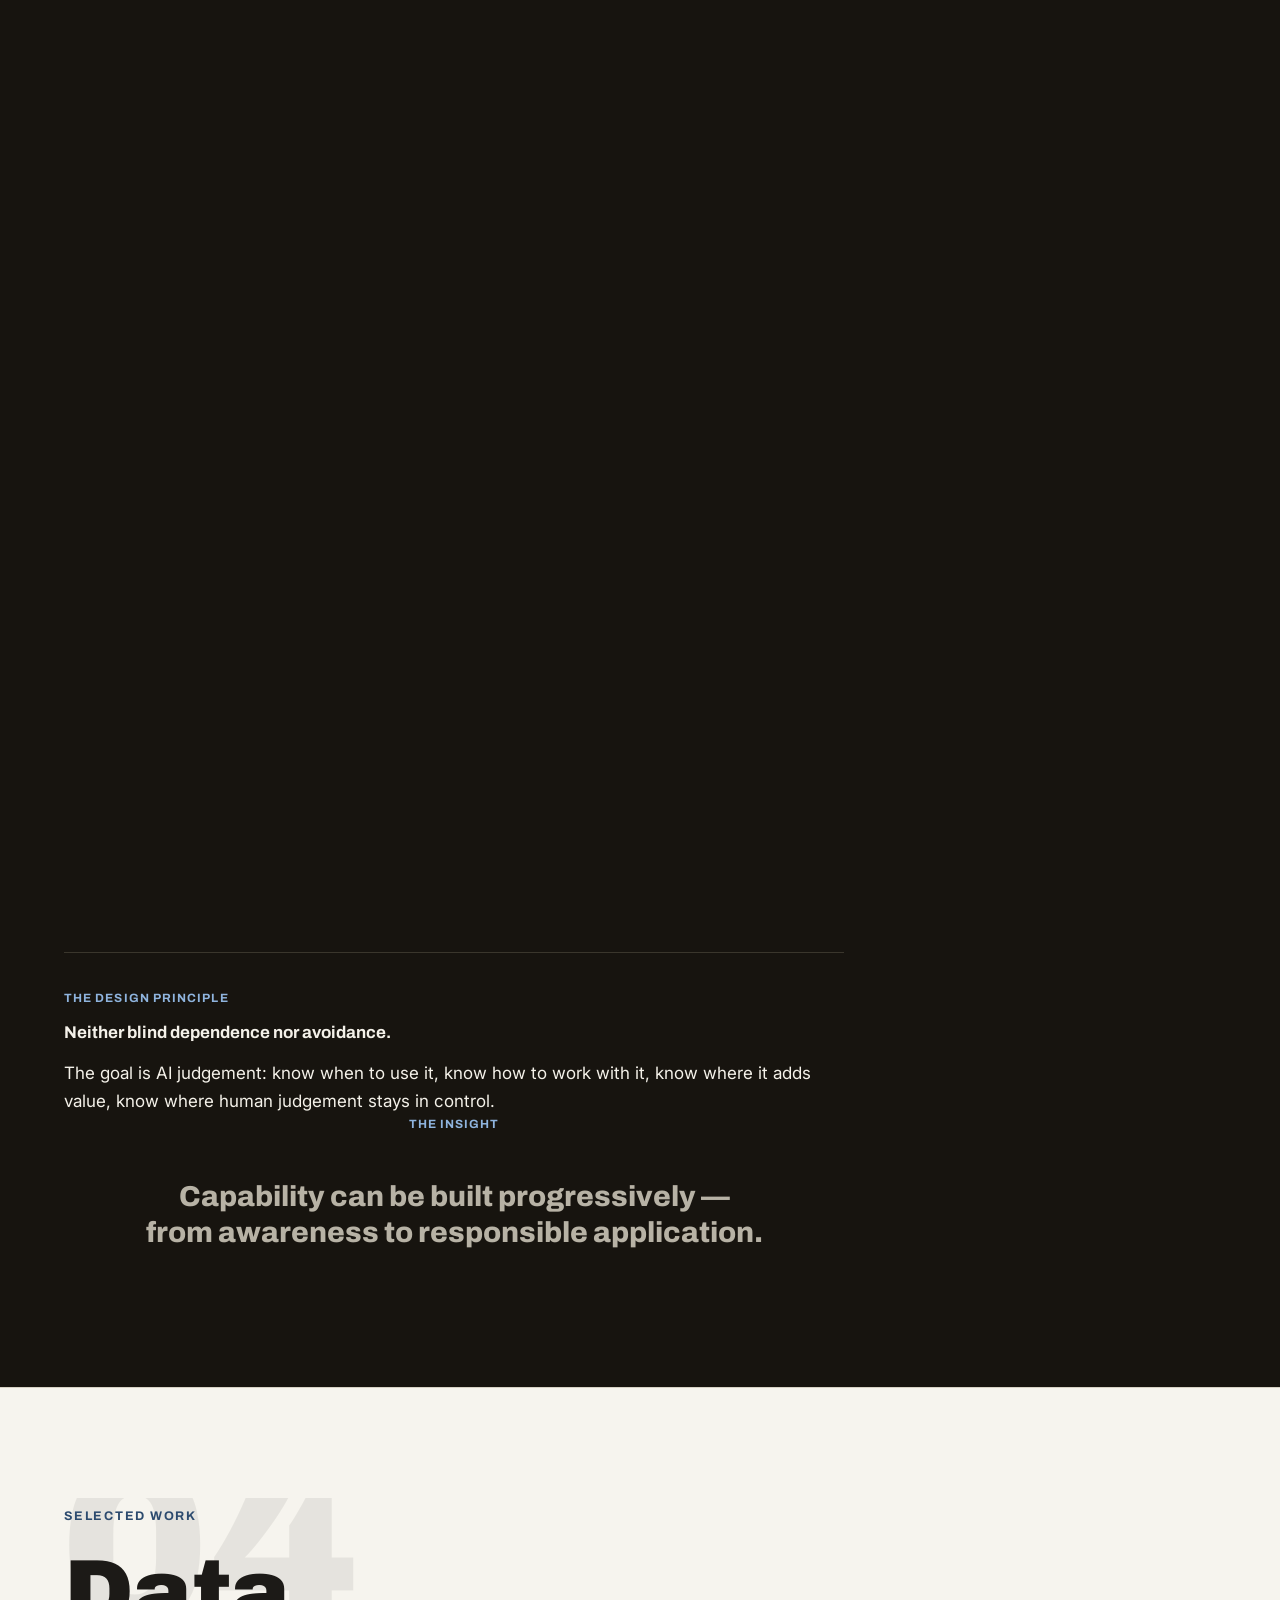
==== commit 97a9309c: "Add files via upload" ====
--- a/index (1).html
+++ b/index (1).html
@@ -149,10 +149,184 @@
     <p class="ld-cycle-caption reveal">Learn feeds back into Question — the cycle repeats rather than ends.</p>
   </section>
 
-  <!-- 02 EVOLUTION -->
+  <!-- 02 HOW I BUILD CAPABILITY -->
+  <section class="section section-alt dark-panel" id="approach">
+    <div class="section-head reveal">
+      <span class="section-num">02</span>
+      <h2 class="section-title">How I build capability</h2>
+    </div>
+
+    <div class="apr-statement reveal">
+      <p class="statement-line">Capability doesn't start with a course.</p>
+      <p class="statement-line statement-accent">It starts with understanding what people need to do differently, and what enables or gets in the way.</p>
+    </div>
+
+    <ol class="apr-steps">
+      <li class="apr-step reveal">
+        <div class="apr-step-mark">
+          <span class="apr-step-num">01</span>
+          <span class="apr-step-kicker">Understand</span>
+        </div>
+        <div class="apr-step-body">
+          <h3 class="apr-step-title">Understand the need.</h3>
+          <p class="apr-step-text">What does the business need to achieve? What capability or behaviour needs to change?</p>
+          <div class="apr-drill" role="img" aria-label="Business need leads to the behaviour that has to change, which leads to the capability to build.">
+            <span class="apr-drill-item" style="--d:0">Business need</span>
+            <span class="apr-drill-item" style="--d:1">Behaviour that needs to change</span>
+            <span class="apr-drill-item apr-drill-last" style="--d:2">Capability to build</span>
+          </div>
+          <a class="apr-link" href="#case-01">Where this thinking came from: Fresh Eyes</a>
+        </div>
+      </li>
+
+      <li class="apr-step reveal">
+        <div class="apr-step-mark">
+          <span class="apr-step-num">02</span>
+          <span class="apr-step-kicker">Diagnose</span>
+        </div>
+        <div class="apr-step-body">
+          <h3 class="apr-step-title">Diagnose the gap.</h3>
+          <p class="apr-step-text">Is the gap about knowledge, skill, confidence or practice, or is something in the environment making the right behaviour difficult?</p>
+          <div class="apr-branch" role="img" aria-label="A capability gap can sit with the person, in knowledge, skill, confidence or practice, or in the environment, in tools, process, information or expectations.">
+            <span class="apr-branch-source">The gap</span>
+            <div class="apr-paths">
+              <div class="apr-path apr-path-learning">
+                <span class="apr-path-name">In the person</span>
+                <span class="apr-path-desc">Knowledge, skill, confidence or practice.</span>
+              </div>
+              <div class="apr-path">
+                <span class="apr-path-name">In the environment</span>
+                <span class="apr-path-desc">Tools, process, information or expectations.</span>
+              </div>
+            </div>
+          </div>
+          <p class="apr-note">Understanding what is actually getting in the way is what makes the learning design worth building.</p>
+          <a class="apr-link" href="#case-05">Where this thinking came from: Learning Ecosystem</a>
+        </div>
+      </li>
+
+      <li class="apr-step reveal">
+        <div class="apr-step-mark">
+          <span class="apr-step-num">03</span>
+          <span class="apr-step-kicker">Design</span>
+        </div>
+        <div class="apr-step-body">
+          <h3 class="apr-step-title">Design the response.</h3>
+          <div class="apr-branch" role="img" aria-label="The capability need leads to a response: learning, practice, tools, or process and policy.">
+            <span class="apr-branch-source">Capability need</span>
+            <div class="apr-paths">
+              <div class="apr-path apr-path-learning">
+                <span class="apr-path-name">Learning</span>
+                <span class="apr-path-desc">Build capability through structured learning experiences.</span>
+              </div>
+              <div class="apr-path apr-path-learning">
+                <span class="apr-path-name">Practice</span>
+                <span class="apr-path-desc">Create opportunities to apply, reinforce and build habits.</span>
+              </div>
+              <div class="apr-path">
+                <span class="apr-path-name">Tool</span>
+                <span class="apr-path-desc">Make the right behaviour easier through better tools, resources or workflow support.</span>
+              </div>
+              <div class="apr-path">
+                <span class="apr-path-name">Process / policy</span>
+                <span class="apr-path-desc">Address organisational conditions that enable or constrain behaviour.</span>
+              </div>
+            </div>
+          </div>
+          <p class="apr-contrast">
+            <span class="apr-contrast-on">Capability need → Diagnose → Right response → Capability built</span>
+          </p>
+          <p class="apr-note">Learning is usually part of the answer. It works better when the conditions around it are right.</p>
+          <a class="apr-link" href="#case-03">Where this thinking came from: AI Academy</a>
+        </div>
+      </li>
+
+      <li class="apr-step reveal">
+        <div class="apr-step-mark">
+          <span class="apr-step-num">04</span>
+          <span class="apr-step-kicker">Test &amp; adapt</span>
+        </div>
+        <div class="apr-step-body">
+          <h3 class="apr-step-title">Test &amp; adapt.</h3>
+          <p class="apr-step-text">Start with the smallest intervention that can test the approach. Look at what changes in practice, learn from the evidence, and improve what happens next.</p>
+          <div class="apr-scale" role="img" aria-label="A small test produces evidence, and what works gets built on.">
+            <span class="apr-scale-step apr-scale-small">Smallest test</span>
+            <span class="apr-scale-arrow" aria-hidden="true">→</span>
+            <span class="apr-scale-step">Evidence</span>
+            <span class="apr-scale-arrow" aria-hidden="true">→</span>
+            <span class="apr-scale-step apr-scale-big">Build on what holds up</span>
+          </div>
+          <a class="apr-link" href="#case-04">Where this thinking came from: Data → Action</a>
+        </div>
+      </li>
+    </ol>
+
+    <div class="apr-toolkit">
+      <div class="apr-toolkit-head reveal">
+        <span class="eyebrow">Toolkit I'd draw from</span>
+        <p class="apr-toolkit-note">Frameworks I'd draw on to understand capability, performance and the conditions that shape both.</p>
+      </div>
+
+      <div class="apr-tools">
+        <div class="apr-tool reveal">
+          <span class="apr-tool-num">01</span>
+          <h4 class="apr-tool-name">Behaviour Engineering Model</h4>
+          <p class="apr-tool-use">Use it to understand what enables or constrains performance before assuming the gap is purely a capability issue.</p>
+          <div class="apr-tool-set">
+            <span class="apr-set-label">Environment</span>
+            <span class="apr-set-items">Information<i>·</i>Resources &amp; tools<i>·</i>Incentives &amp; metrics</span>
+          </div>
+          <div class="apr-tool-set">
+            <span class="apr-set-label">Individual</span>
+            <span class="apr-set-items">Knowledge &amp; skills<i>·</i>Capacity<i>·</i>Motivation</span>
+          </div>
+        </div>
+
+        <div class="apr-tool reveal">
+          <span class="apr-tool-num">02</span>
+          <h4 class="apr-tool-name">Friction Triad</h4>
+          <p class="apr-tool-use">Use it to identify environmental factors that may be shaping behaviour around a capability gap.</p>
+          <div class="apr-tool-set">
+            <span class="apr-set-items">Policy &amp; authority<i>·</i>Incentives &amp; metrics<i>·</i>Tooling &amp; process</span>
+          </div>
+        </div>
+
+        <div class="apr-tool reveal">
+          <span class="apr-tool-num">03</span>
+          <h4 class="apr-tool-name">Capability Check</h4>
+          <p class="apr-tool-q">If someone had every reason to perform this correctly right now, could they do it without additional instruction?</p>
+          <p class="apr-tool-a">If yes, investigate the conditions around the behaviour before assuming a learning gap.</p>
+          <p class="apr-tool-caveat">A diagnostic prompt, not a validated test.</p>
+        </div>
+
+        <div class="apr-tool reveal">
+          <span class="apr-tool-num">04</span>
+          <h4 class="apr-tool-name">5 Moments of Need</h4>
+          <p class="apr-tool-use">Use it to think about what kind of learning or performance support people need at different moments.</p>
+          <div class="apr-tool-set">
+            <span class="apr-set-items">New<i>·</i>More<i>·</i>Apply<i>·</i>Solve<i>·</i>Change</span>
+          </div>
+        </div>
+
+        <div class="apr-tool reveal">
+          <span class="apr-tool-num">05</span>
+          <h4 class="apr-tool-name">Reverse Kirkpatrick</h4>
+          <p class="apr-tool-use">Use it to connect learning evaluation to behaviour and business outcomes, rather than stopping at learner reaction.</p>
+          <div class="apr-kirk" role="img" aria-label="Kirkpatrick levels read in reverse: start at level 4 business impact, then level 3 behaviour, then level 2 learning, then level 1 reaction.">
+            <span class="apr-kirk-row apr-kirk-start"><span class="apr-kirk-lvl">L4</span>Business impact<em>start here</em></span>
+            <span class="apr-kirk-row"><span class="apr-kirk-lvl">L3</span>Behaviour</span>
+            <span class="apr-kirk-row"><span class="apr-kirk-lvl">L2</span>Learning</span>
+            <span class="apr-kirk-row"><span class="apr-kirk-lvl">L1</span>Reaction</span>
+          </div>
+        </div>
+      </div>
+    </div>
+  </section>
+
+  <!-- 03 EVOLUTION -->
   <section class="section section-alt" id="evolution">
     <div class="section-head reveal">
-      <span class="section-num">02</span>
+      <span class="section-num">03</span>
       <h2 class="section-title">How I got here</h2>
     </div>
 
@@ -192,10 +366,10 @@
     <p class="evolution-narrative reveal">Each stage widened the last, from a single training request to the systems, data and behaviours around it.</p>
   </section>
 
-  <!-- 03 THE WORK I WANT TO TAKE ON -->
+  <!-- 04 THE WORK I WANT TO TAKE ON -->
   <section class="section" id="direction">
     <div class="section-head reveal">
-      <span class="section-num">03</span>
+      <span class="section-num">04</span>
       <h2 class="section-title">The work I want to take on</h2>
     </div>
 
@@ -247,10 +421,10 @@
     <p class="ldp-caption reveal">Evidence feeds back into strategy — what I learn shapes what I try next.</p>
   </section>
 
-  <!-- 04 SELECTED WORK -->
+  <!-- 05 SELECTED WORK -->
   <section class="section section-alt work-intro" id="work">
     <div class="section-head reveal">
-      <span class="section-num">04</span>
+      <span class="section-num">05</span>
       <h2 class="section-title">Selected work</h2>
     </div>
     <p class="work-lead reveal">Five examples of how I have approached learning, capability, behaviour, data and learning systems.</p>
--- a/style.css
+++ b/style.css
@@ -1295,3 +1295,192 @@
   .lightbox-close{ top: -40px; right: 0; width: 32px; height: 32px; font-size: 20px; }
   .lightbox-caption{ font-size: 13px; margin-top: 14px; }
 }
+
+/* ============================================================
+   02 — HOW I'D APPROACH AN L&D PROBLEM
+   Editorial field-guide layout. Uses existing tokens only;
+   inherits dark values from .dark-panel on the section.
+   ============================================================ */
+.apr-statement{ text-align:center; margin-bottom: 84px; }
+.apr-statement .statement-line{ font-size: clamp(1.4rem, 3.4vw, 2.2rem); }
+
+/* --- the four steps: numbered rail + body, separated by hairlines --- */
+.apr-steps{ border-top: 1px solid var(--line); }
+.apr-step{
+  display: grid;
+  grid-template-columns: 180px 1fr;
+  gap: 0 40px;
+  padding: 44px 0;
+  border-bottom: 1px solid var(--line);
+}
+.apr-step-mark{ padding-top: 4px; }
+.apr-step-body{ min-width: 0; }
+.apr-step-num{
+  display:block;
+  font-family: var(--font-head); font-weight: 900;
+  font-size: 2.6rem; line-height: 1;
+  color: var(--ink); opacity: .16;
+}
+.apr-step-kicker{
+  display:block; margin-top: 8px;
+  font-family: var(--font-head); font-weight: 700; font-size: 11.5px;
+  text-transform: uppercase; letter-spacing: .12em;
+  color: var(--blue);
+}
+.apr-step-title{
+  font-family: var(--font-head); font-weight: 800;
+  font-size: clamp(1.1rem, 2.2vw, 1.45rem);
+  line-height: 1.3; margin-bottom: 14px;
+}
+.apr-step-text{ color: var(--ink-soft); font-size: 15.5px; max-width: 58ch; margin-bottom: 26px; }
+.apr-note{ color: var(--ink-soft); font-size: 13.5px; font-style: italic; margin-top: 18px; }
+
+/* step 01 — narrowing line of enquiry */
+.apr-drill{ display:flex; flex-direction:column; gap: 2px; }
+.apr-drill-item{
+  position: relative;
+  font-family: var(--font-head); font-weight: 700; font-size: 14.5px;
+  padding: 9px 0 9px 22px;
+  margin-left: calc(var(--d) * 26px);
+  color: var(--ink-soft);
+}
+.apr-drill-item::before{
+  content: '';
+  position: absolute; left: 0; top: 0; bottom: 0;
+  border-left: 1px solid var(--line);
+}
+.apr-drill-item::after{
+  content: '';
+  position: absolute; left: 0; top: 50%;
+  width: 12px; height: 1px; background: var(--line);
+}
+.apr-drill-last{ color: var(--blue); }
+.apr-drill-last::before,
+.apr-drill-last::after{ border-color: var(--blue); background: var(--blue); }
+
+/* step 02 — diagnosis branching into four paths */
+.apr-branch{ display:grid; grid-template-columns: auto 1fr; gap: 0 28px; align-items:center; }
+.apr-branch-source{
+  font-family: var(--font-head); font-weight: 800; font-size: 13px;
+  text-transform: uppercase; letter-spacing: .08em;
+  color: var(--blue);
+  writing-mode: vertical-rl; transform: rotate(180deg);
+  padding: 10px 0; border-left: 1px solid var(--blue);
+  padding-left: 0; margin-left: 2px;
+  justify-self: start;
+}
+.apr-paths{ display:grid; grid-template-columns: repeat(2, 1fr); gap: 1px; background: var(--line); }
+.apr-path{ background: var(--bg-alt); padding: 16px 18px; }
+.apr-path-name{
+  display:block;
+  font-family: var(--font-head); font-weight: 800; font-size: 13.5px;
+  text-transform: uppercase; letter-spacing: .07em;
+  margin-bottom: 6px;
+}
+.apr-path-desc{ display:block; color: var(--ink-soft); font-size: 13px; line-height: 1.45; }
+.apr-path-learning .apr-path-name{ color: var(--blue); }
+
+.apr-contrast{ display:flex; flex-wrap:wrap; align-items:center; gap: 18px; margin-top: 22px; }
+.apr-contrast-off,
+.apr-contrast-on{ font-family: var(--font-head); font-weight: 700; font-size: 14px; }
+.apr-contrast-off{ color: var(--ink-soft); text-decoration: line-through; text-decoration-thickness: 1px; opacity: .7; }
+.apr-contrast-on{ color: var(--blue); }
+
+/* step 03 — smallest test first */
+.apr-scale{ display:flex; flex-wrap:wrap; align-items:center; gap: 14px; }
+.apr-scale-step{
+  font-family: var(--font-head); font-weight: 700; font-size: 14px;
+  border: 1px solid var(--line); padding: 10px 16px;
+}
+.apr-scale-small{ border-color: var(--blue); color: var(--blue); }
+.apr-scale-big{ color: var(--ink-soft); }
+.apr-scale-arrow{ color: var(--blue); }
+
+/* step 04 — link back to the Data → Action case */
+.apr-link{
+  display:inline-block;
+  font-family: var(--font-head); font-weight: 700; font-size: 14px;
+  color: var(--blue); text-decoration: none;
+  border-bottom: 1px solid var(--line); padding-bottom: 3px;
+  transition: border-color .25s var(--ease);
+}
+.apr-link:hover{ border-color: var(--blue); }
+
+/* --- toolkit --- */
+.apr-toolkit{ margin-top: 90px; }
+.apr-toolkit-head{ margin-bottom: 40px; }
+.apr-toolkit-note{ color: var(--ink-soft); font-size: 15px; max-width: 54ch; }
+.apr-tools{
+  display:grid; grid-template-columns: repeat(2, 1fr);
+  gap: 1px; background: var(--line);
+  border: 1px solid var(--line);
+}
+.apr-tool{ background: var(--bg); padding: 28px 26px; }
+.apr-tool:last-child{ grid-column: 1 / -1; }
+.apr-tool-num{
+  display:block;
+  font-family: var(--font-head); font-weight: 700; font-size: 11px;
+  letter-spacing: .1em; color: var(--blue); margin-bottom: 10px;
+}
+.apr-tool-name{
+  font-family: var(--font-head); font-weight: 800; font-size: 16px;
+  margin-bottom: 8px;
+}
+.apr-tool-use{ color: var(--ink-soft); font-size: 13.5px; line-height: 1.5; margin-bottom: 16px; }
+.apr-tool-set{ display:flex; flex-wrap:wrap; align-items:baseline; gap: 6px 12px; margin-top: 10px; }
+.apr-set-label{
+  font-family: var(--font-head); font-weight: 700; font-size: 10.5px;
+  text-transform: uppercase; letter-spacing: .09em;
+  color: var(--ink-soft); min-width: 82px;
+}
+.apr-set-items{ font-family: var(--font-head); font-weight: 700; font-size: 13.5px; }
+.apr-set-items i{ font-style: normal; color: var(--blue); padding: 0 8px; }
+
+.apr-tool-q{
+  font-family: var(--font-head); font-weight: 700; font-size: 14.5px;
+  line-height: 1.45; border-left: 2px solid var(--blue);
+  padding-left: 14px; margin-bottom: 12px;
+}
+.apr-tool-a{ color: var(--ink-soft); font-size: 13.5px; line-height: 1.5; }
+.apr-tool-caveat{ color: var(--ink-soft); font-size: 12px; font-style: italic; opacity: .8; margin-top: 10px; }
+
+.apr-kirk{ display:flex; flex-direction:column; }
+.apr-kirk-row{
+  display:flex; align-items:center; gap: 12px;
+  font-family: var(--font-head); font-weight: 700; font-size: 14px;
+  padding: 9px 0; border-top: 1px solid var(--line);
+  color: var(--ink-soft);
+}
+.apr-kirk-row:first-child{ border-top: 0; }
+.apr-kirk-lvl{
+  font-size: 11px; letter-spacing: .06em;
+  color: var(--ink-soft); min-width: 26px;
+}
+.apr-kirk-start{ color: var(--ink); }
+.apr-kirk-start .apr-kirk-lvl{ color: var(--blue); }
+.apr-kirk-start em{
+  font-style: normal; font-size: 10.5px; text-transform: uppercase;
+  letter-spacing: .09em; color: var(--blue);
+}
+
+/* --- responsive --- */
+@media (max-width: 860px){
+  .apr-tools{ grid-template-columns: 1fr; }
+  .apr-tool:last-child{ grid-column: auto; }
+}
+@media (max-width: 720px){
+  .apr-step{ grid-template-columns: 1fr; gap: 0; padding: 36px 0; }
+  .apr-step-mark{ display:flex; align-items:baseline; gap: 12px; margin-bottom: 16px; padding-top: 0; }
+  .apr-step-num{ font-size: 1.8rem; }
+  .apr-step-kicker{ margin-top: 0; }
+  .apr-paths{ grid-template-columns: 1fr; }
+  .apr-branch{ grid-template-columns: 1fr; gap: 14px; }
+  .apr-branch-source{
+    writing-mode: horizontal-tb; transform: none;
+    border-left: 0; border-bottom: 1px solid var(--blue);
+    padding: 0 0 8px; margin-left: 0;
+  }
+  .apr-drill-item{ margin-left: calc(var(--d) * 14px); }
+  .apr-statement{ margin-bottom: 60px; }
+  .apr-toolkit{ margin-top: 64px; }
+}
